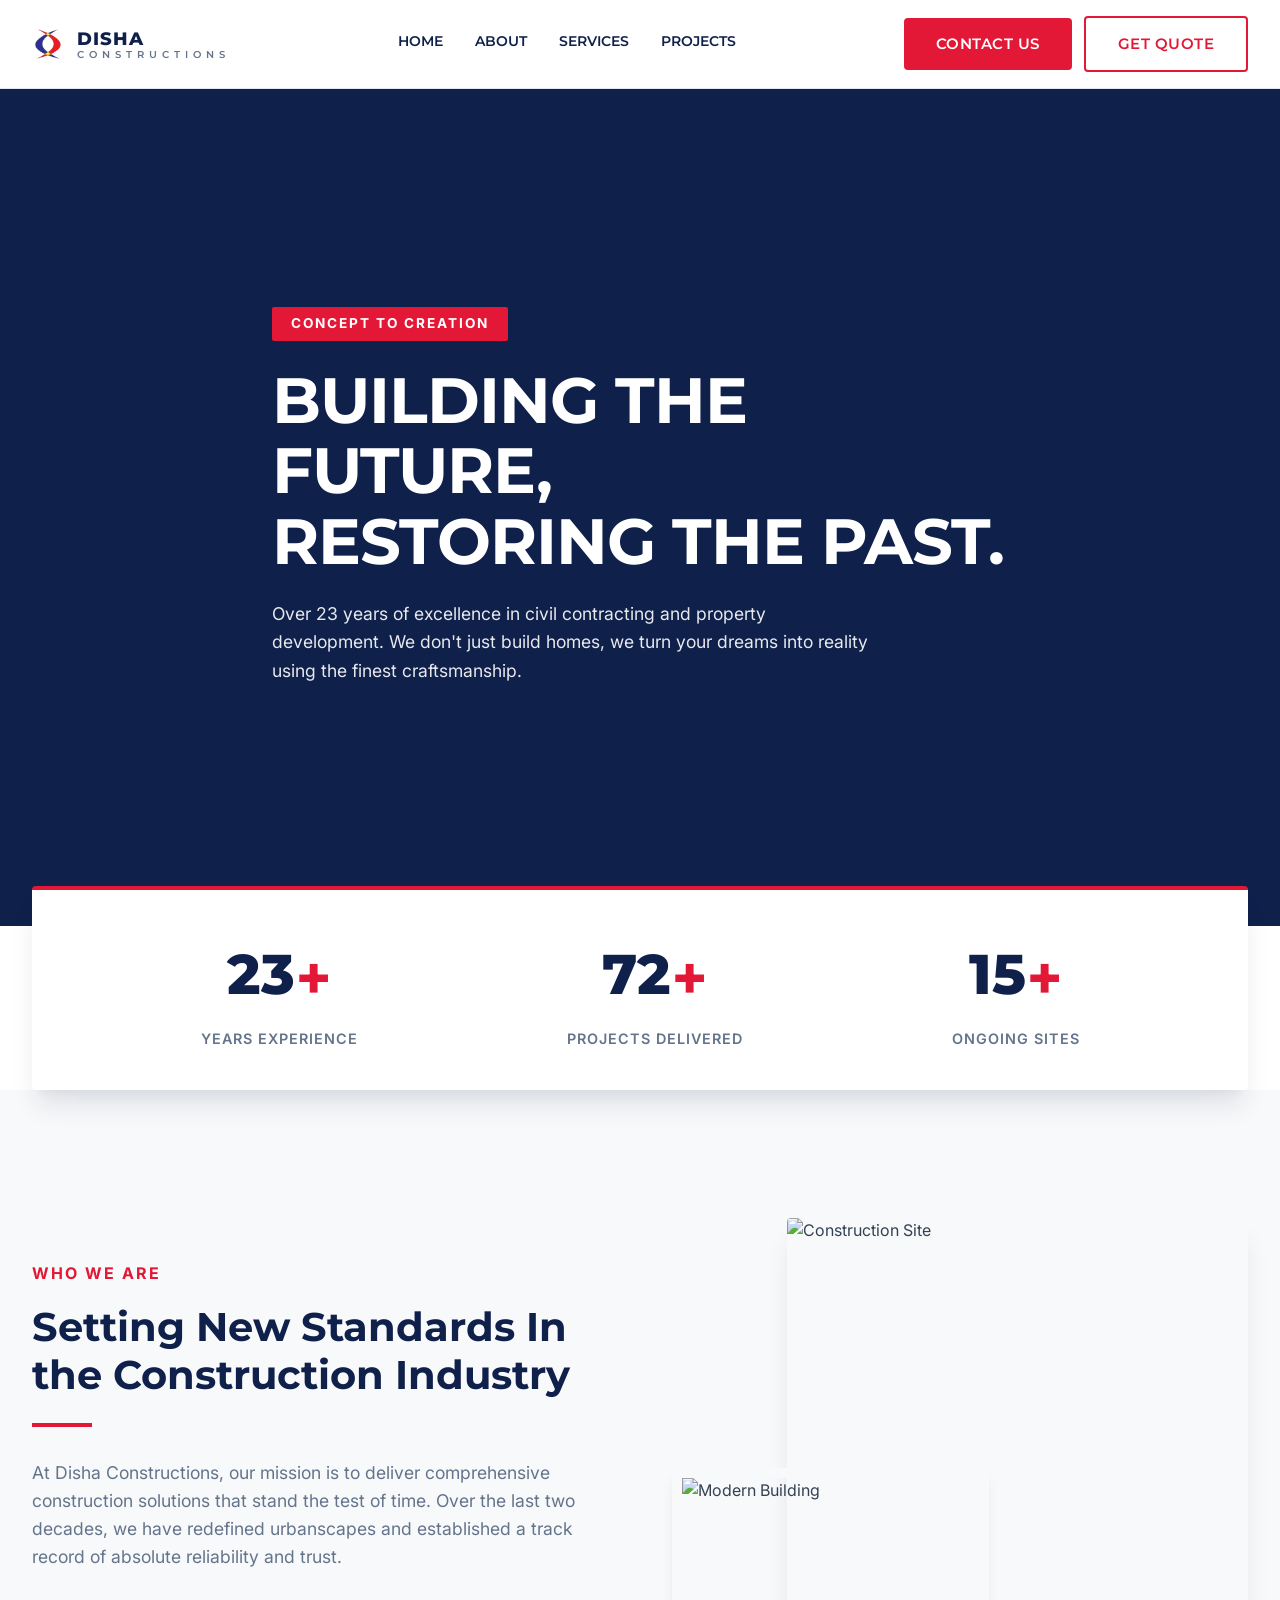
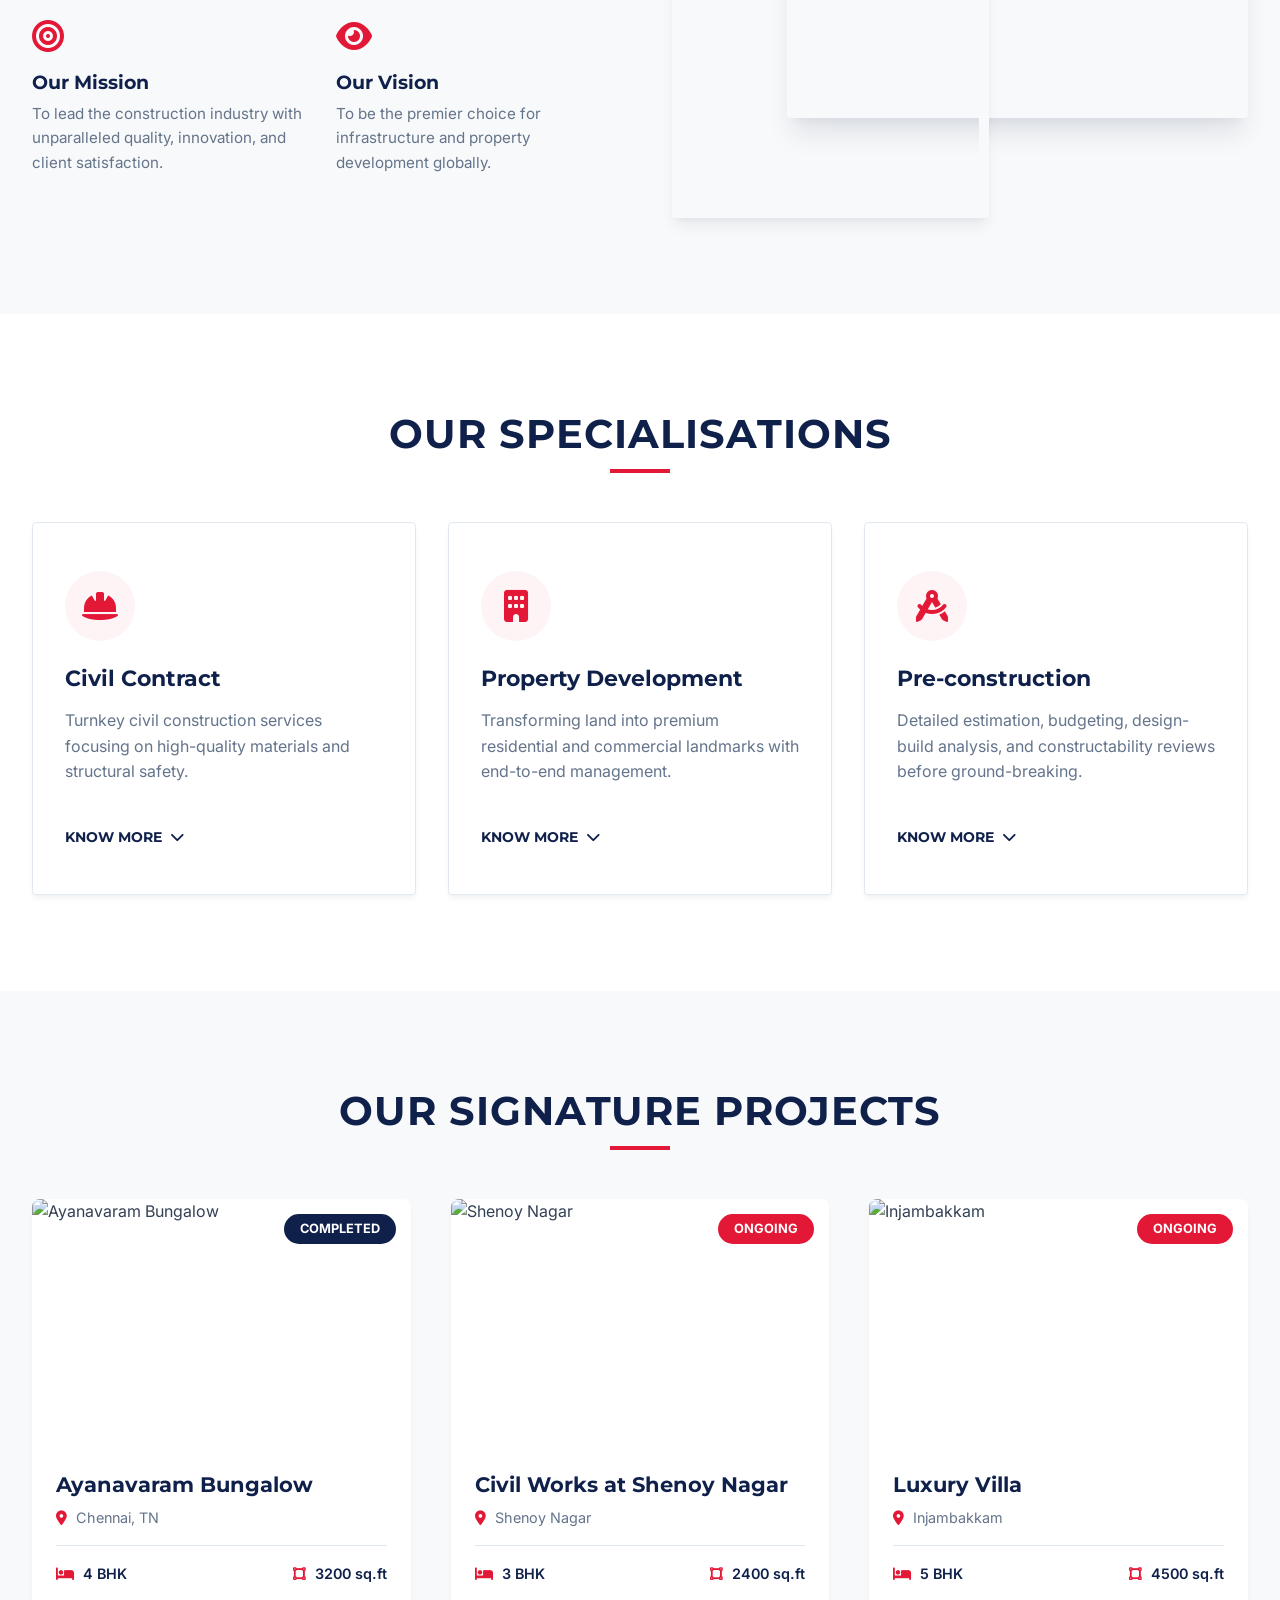
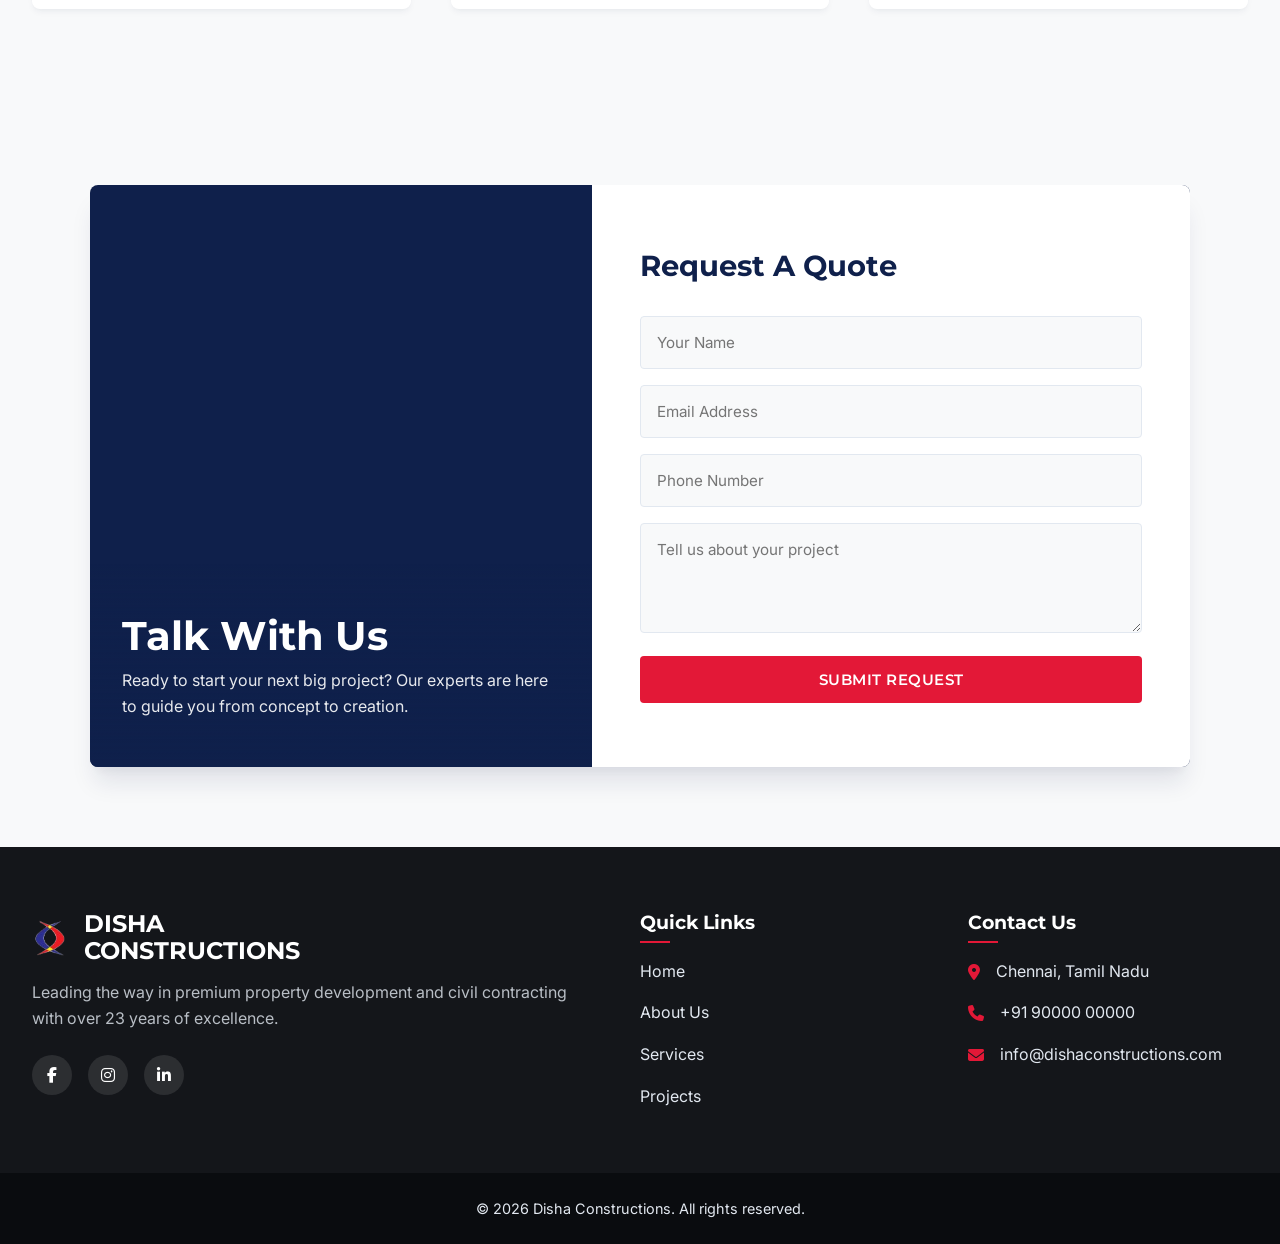
==== index.html @ 323e5661 "Updated UI and fixed demo bugs" ====
<!DOCTYPE html>
<html lang="en">

<head>
    <meta charset="UTF-8">
    <meta name="viewport" content="width=device-width, initial-scale=1.0">
    <title>Disha Constructions | Premium Real Estate</title>

    <!-- Meta SEO -->
    <meta name="description"
        content="Disha Constructions - Creating landmarks from concept to creation. Over 23 years of excellence in civil contracting and property development.">

    <!-- Google Fonts -->
    <link rel="preconnect" href="https://fonts.googleapis.com">
    <link rel="preconnect" href="https://fonts.gstatic.com" crossorigin>
    <link
        href="https://fonts.googleapis.com/css2?family=Montserrat:wght@400;600;700;800&family=Inter:wght@400;500;600&display=swap"
        rel="stylesheet">

    <!-- FontAwesome Icons -->
    <link rel="stylesheet" href="https://cdnjs.cloudflare.com/ajax/libs/font-awesome/6.4.0/css/all.min.css">

    <!-- AOS Scroll Animations -->
    <link href="https://unpkg.com/aos@2.3.1/dist/aos.css" rel="stylesheet">

    <!-- Custom CSS -->
    <link rel="stylesheet" href="./css/style.css">
</head>

<body>
    <!-- Preloader -->
    <div id="preloader">
        <div class="preloader-inner">
            <span class="preloader-ring ring-outer"></span>
            <span class="preloader-ring ring-inner"></span>
            <img src="images/logo.png" alt="Disha Constructions" class="preloader-logo">
        </div>
        <div class="preloader-text">Loading<span>.</span><span>.</span><span>.</span></div>
    </div>

    <!-- Header Navigation -->
    <header class="navbar" id="navbar">
        <div class="nav-container">
            <div class="logo">
                <a href="index.html">
                    <div style="display: flex; align-items: center; gap: 12px;">
                        <img src="images/logo.png" alt="Logo" style="height: 42px;">
                        <div
                            style="line-height: 1.15; font-family: var(--font-heading); font-weight: 800; color: var(--clr-navy);">
                            <div style="font-size: 1.15rem; letter-spacing: 1px;">DISHA</div>
                            <div
                                style="font-size: 0.6rem; letter-spacing: 5px; font-weight: 600; color: var(--clr-text-light);">
                                CONSTRUCTIONS</div>
                        </div>
                    </div>
                </a>
            </div>
            <nav class="nav-links">
                <a href="index.html" class="nav-link">Home</a>
                <a href="about.html" class="nav-link">About</a>
                <a href="services.html" class="nav-link">Services</a>
                <a href="projects.html" class="nav-link">Projects</a>
            </nav>
            <div class="nav-cta">
                <a href="contact.html" class="btn btn-primary">Contact Us</a>
                <a href="index.html#get-quote" class="btn btn-outline-red">Get Quote</a>
            </div>

            <!-- Mobile Menu Toggle -->
            <div class="mobile-toggle" id="mobile-toggle">
                <i class="fa-solid fa-bars"></i>
            </div>
        </div>
    </header>

    <!-- Mobile Nav Drawer -->
    <div class="mobile-nav" id="mobile-nav">
        <nav>
            <a href="index.html" class="mobile-nav-link">Home</a>
            <a href="about.html" class="mobile-nav-link">About</a>
            <a href="services.html" class="mobile-nav-link">Services</a>
            <a href="projects.html" class="mobile-nav-link">Projects</a>
            <a href="contact.html" class="mobile-nav-link">Contact Us</a>
            <a href="index.html#get-quote" class="mobile-nav-link btn-mobile-quote">Get Quote</a>
        </nav>
    </div>

    <main>
        <!-- Hero Section -->
        <section class="hero" id="home">
            <!-- Put your video file in the 'images' folder named hero-video.mp4 -->
            <video autoplay loop muted playsinline class="hero-video"
                poster="https://images.unsplash.com/photo-1541888086425-d81bb19240f5?auto=format&fit=crop&w=1920&q=80">
                <source src="images/hero-video.mp4" type="video/mp4">
                <!-- Fallback online video while you haven't uploaded your own yet -->
                <source src="https://cdn.coverr.co/videos/coverr-construction-workers-on-a-building-site-7990/1080p.mp4"
                    type="video/mp4">
            </video>
            <div class="hero-overlay"></div>
            <div class="container hero-content" data-aos="fade-up">
                <span class="hero-subtitle">Concept to Creation</span>
                <h1 class="hero-title">Building The Future,<br>Restoring The Past.</h1>
                <p class="hero-desc">Over 23 years of excellence in civil contracting and property development. We don't
                    just build homes, we turn your dreams into reality using the finest craftsmanship.</p>
            </div>
        </section>
    </main>

    <!-- Stats Bar (standalone section, no clipping) -->
    <div class="hero-stats-wrapper">
        <div class="container">
            <div class="hero-stats" data-aos="fade-up" data-aos-delay="200">
                <div class="stat-item">
                    <h3 class="counter" data-target="23">0</h3><span>+</span>
                    <p>Years Experience</p>
                </div>
                <div class="stat-item">
                    <h3 class="counter" data-target="100">0</h3><span>+</span>
                    <p>Projects Delivered</p>
                </div>
                <div class="stat-item">
                    <h3 class="counter" data-target="15">0</h3><span>+</span>
                    <p>Ongoing Sites</p>
                </div>
            </div>
        </div>
    </div>

    <main>
        <!-- About Section -->
        <section class="section section-light" id="about">
            <div class="container">
                <div class="about-grid">
                    <div class="about-content" data-aos="fade-right">
                        <span class="section-subtitle">Who We Are</span>
                        <h2 class="section-heading">Setting New Standards In the Construction Industry</h2>
                        <div class="heading-divider"></div>
                        <p class="about-text">At Disha Constructions, our mission is to deliver comprehensive
                            construction solutions that stand the test of time. Over the last two decades, we have
                            redefined urbanscapes and established a track record of absolute reliability and trust.</p>

                        <div class="mission-vision">
                            <div class="mv-card">
                                <i class="fa-solid fa-bullseye highlight-icon"></i>
                                <h4>Our Mission</h4>
                                <p>To lead the construction industry with unparalleled quality, innovation, and client
                                    satisfaction.</p>
                            </div>
                            <div class="mv-card">
                                <i class="fa-solid fa-eye highlight-icon"></i>
                                <h4>Our Vision</h4>
                                <p>To be the premier choice for infrastructure and property development globally.</p>
                            </div>
                        </div>
                    </div>
                    <div class="about-images" data-aos="fade-left">
                        <div class="img-main">
                            <!-- Placeholder for an actual construction image -->
                            <img src="https://images.unsplash.com/photo-1503387762-592deb58ef4e?auto=format&fit=crop&w=800&q=80"
                                alt="Construction Site">
                        </div>
                        <div class="img-secondary">
                            <img src="https://images.unsplash.com/photo-1486406146926-c627a92ad1ab?auto=format&fit=crop&w=600&q=80"
                                alt="Modern Building">
                        </div>
                    </div>
                </div>
            </div>
        </section>

        <!-- Services Section -->
        <section class="section" id="specialisations">
            <div class="container">
                <div class="section-title" data-aos="fade-up">
                    <h2>Our Specialisations</h2>
                </div>

                <div class="services-grid">
                    <!-- Card 1 -->
                    <div class="service-card" data-aos="fade-up" data-aos-delay="100">
                        <div class="service-icon"><i class="fa-solid fa-hard-hat"></i></div>
                        <h3>Civil Contract</h3>
                        <p>Turnkey civil construction services focusing on high-quality materials and structural safety.
                        </p>
                        <button class="service-link know-more-btn">Know More <i
                                class="fa-solid fa-chevron-down"></i></button>
                        <div class="service-panel">
                            <ul>
                                <li><i class="fa-solid fa-check"></i> Full turnkey project delivery</li>
                                <li><i class="fa-solid fa-check"></i> Structural safety audits</li>
                                <li><i class="fa-solid fa-check"></i> Timeline and budget adherence</li>
                                <li><i class="fa-solid fa-check"></i> RCC, Brick, and Steel structures</li>
                                <li><i class="fa-solid fa-check"></i> Post-construction support</li>
                            </ul>
                        </div>
                    </div>

                    <!-- Card 2 -->
                    <div class="service-card" data-aos="fade-up" data-aos-delay="200">
                        <div class="service-icon"><i class="fa-solid fa-building"></i></div>
                        <h3>Property Development</h3>
                        <p>Transforming land into premium residential and commercial landmarks with end-to-end
                            management.</p>
                        <button class="service-link know-more-btn">Know More <i
                                class="fa-solid fa-chevron-down"></i></button>
                        <div class="service-panel">
                            <ul>
                                <li><i class="fa-solid fa-check"></i> Residential villas &amp; apartments</li>
                                <li><i class="fa-solid fa-check"></i> Commercial complexes</li>
                                <li><i class="fa-solid fa-check"></i> Land acquisition advisory</li>
                                <li><i class="fa-solid fa-check"></i> Interior design coordination</li>
                                <li><i class="fa-solid fa-check"></i> Legal &amp; documentation support</li>
                            </ul>
                        </div>
                    </div>

                    <!-- Card 3 -->
                    <div class="service-card" data-aos="fade-up" data-aos-delay="300">
                        <div class="service-icon"><i class="fa-solid fa-compass-drafting"></i></div>
                        <h3>Pre-construction</h3>
                        <p>Detailed estimation, budgeting, design-build analysis, and constructability reviews before
                            ground-breaking.</p>
                        <button class="service-link know-more-btn">Know More <i
                                class="fa-solid fa-chevron-down"></i></button>
                        <div class="service-panel">
                            <ul>
                                <li><i class="fa-solid fa-check"></i> Accurate cost estimation</li>
                                <li><i class="fa-solid fa-check"></i> Constructability reviews</li>
                                <li><i class="fa-solid fa-check"></i> Risk identification</li>
                                <li><i class="fa-solid fa-check"></i> Design-build analysis</li>
                                <li><i class="fa-solid fa-check"></i> Material &amp; vendor planning</li>
                            </ul>
                        </div>
                    </div>
                </div>
            </div>
        </section>

        <!-- Projects Section -->
        <section class="section section-light" id="projects">
            <div class="container">
                <div class="section-title" data-aos="fade-up">
                    <h2>Our Signature Projects</h2>
                </div>

                <div class="projects-grid">
                    <!-- Project 1 -->
                    <div class="project-card" data-aos="fade-up" data-aos-delay="100">
                        <div class="project-img">
                            <img src="https://images.unsplash.com/photo-1512917774080-9991f1c4c750?auto=format&fit=crop&w=800&q=80"
                                alt="Ayanavaram Bungalow">
                            <div class="project-status completed">Completed</div>
                        </div>
                        <div class="project-info">
                            <h3>Ayanavaram Bungalow</h3>
                            <p class="location"><i class="fa-solid fa-location-dot"></i> Chennai, TN</p>
                            <div class="project-meta">
                                <span><i class="fa-solid fa-bed"></i> 4 BHK</span>
                                <span><i class="fa-solid fa-vector-square"></i> 3200 sq.ft</span>
                            </div>
                        </div>
                    </div>

                    <!-- Project 2 -->
                    <div class="project-card" data-aos="fade-up" data-aos-delay="200">
                        <div class="project-img">
                            <img src="https://images.unsplash.com/photo-1600585154340-be6161a56a0c?auto=format&fit=crop&w=800&q=80"
                                alt="Shenoy Nagar">
                            <div class="project-status ongoing">Ongoing</div>
                        </div>
                        <div class="project-info">
                            <h3>Civil Works at Shenoy Nagar</h3>
                            <p class="location"><i class="fa-solid fa-location-dot"></i> Shenoy Nagar</p>
                            <div class="project-meta">
                                <span><i class="fa-solid fa-bed"></i> 3 BHK</span>
                                <span><i class="fa-solid fa-vector-square"></i> 2400 sq.ft</span>
                            </div>
                        </div>
                    </div>

                    <!-- Project 3 -->
                    <div class="project-card" data-aos="fade-up" data-aos-delay="300">
                        <div class="project-img">
                            <img src="https://images.unsplash.com/photo-1600607687920-4e2a09cf159d?auto=format&fit=crop&w=800&q=80"
                                alt="Injambakkam">
                            <div class="project-status ongoing">Ongoing</div>
                        </div>
                        <div class="project-info">
                            <h3>Luxury Villa</h3>
                            <p class="location"><i class="fa-solid fa-location-dot"></i> Injambakkam</p>
                            <div class="project-meta">
                                <span><i class="fa-solid fa-bed"></i> 5 BHK</span>
                                <span><i class="fa-solid fa-vector-square"></i> 4500 sq.ft</span>
                            </div>
                        </div>
                    </div>
                </div>
            </div>
        </section>
    </main>

    <!-- Talk With Us Section -->
    <section class="talk-section section-light" id="get-quote">
        <div class="container">
            <div class="talk-box" data-aos="fade-up">
                <div class="talk-img">
                    <!-- Upload your own team or industrial picture to images/talk-bg.jpg -->
                    <div class="talk-overlay">
                        <h2>Talk With Us</h2>
                        <p style="color:white; opacity:0.9;">Ready to start your next big project? Our experts are here
                            to guide you from concept to creation.</p>
                    </div>
                </div>
                <div class="talk-form">
                    <h3>Request A Quote</h3>
                    <form>
                        <input type="text" placeholder="Your Name" required>
                        <input type="email" placeholder="Email Address" required>
                        <input type="text" placeholder="Phone Number">
                        <textarea placeholder="Tell us about your project" rows="4"></textarea>
                        <button type="button" class="btn btn-primary" style="width: 100%;">Submit Request</button>
                    </form>
                </div>
            </div>
        </div>
    </section>

    <!-- Footer -->
    <footer class="footer" id="contact">
        <div class="container footer-container">
            <div class="footer-col">
                <div style="display: flex; align-items: center; gap: 15px; margin-bottom: 1rem;"><img
                        src="images/logo.png" alt="Logo" style="height: 48px;">
                    <h2 style="line-height: 1.1; margin: 0; font-size: 1.5rem;">DISHA<br>CONSTRUCTIONS</h2>
                </div>
                <p>Leading the way in premium property development and civil contracting with over 23 years of
                    excellence.</p>
                <div class="social-links">
                    <a href="#"><i class="fa-brands fa-facebook-f"></i></a>
                    <a href="#"><i class="fa-brands fa-instagram"></i></a>
                    <a href="#"><i class="fa-brands fa-linkedin-in"></i></a>
                </div>
            </div>
            <div class="footer-col">
                <h3>Quick Links</h3>
                <ul>
                    <li><a href="index.html">Home</a></li>
                    <li><a href="about.html">About Us</a></li>
                    <li><a href="services.html">Services</a></li>
                    <li><a href="projects.html">Projects</a></li>
                </ul>
            </div>
            <div class="footer-col">
                <h3>Contact Us</h3>
                <ul class="contact-info">
                    <li><i class="fa-solid fa-location-dot"></i> Chennai, Tamil Nadu</li>
                    <li><i class="fa-solid fa-phone"></i> +91 90000 00000</li>
                    <li><i class="fa-solid fa-envelope"></i> info@dishaconstructions.com</li>
                </ul>
            </div>
        </div>
        <div class="footer-bottom">
            <p>&copy; 2026 Disha Constructions. All rights reserved.</p>
        </div>
    </footer>

    <!-- AOS Script -->
    <script src="https://unpkg.com/aos@2.3.1/dist/aos.js"></script>
    <script src="./js/script.js"></script>
</body>

</html>
---- css/style.css ----
/* =========================================
   GLOABL TOKENS & RESET
   ========================================= */
:root {
    /* Brand Colors extracted from Disha */
    --clr-navy: #0F204B;       /* Deep Navy Blue - Trust, Premium */
    --clr-navy-light: #1A3673; /* Lighter Navy */
    --clr-charcoal: #14161A;   /* Near-black charcoal for footer */
    --clr-red: #E31837;        /* Vibrant Red - Action */
    --clr-red-hover: #C1122C;  /* Darker Red for hover */
    
    /* Neutrals */
    --clr-white: #FFFFFF;
    --clr-light-bg: #F8F9FA;
    --clr-gray-blue: #E2E8F0;
    --clr-text-main: #334155;
    --clr-text-light: #64748B;
    
    /* Typography */
    --font-heading: 'Montserrat', sans-serif;
    --font-body: 'Inter', sans-serif;
    
    /* Shadows & Transitions */
    --shadow-sm: 0 4px 6px -1px rgba(15, 32, 75, 0.05), 0 2px 4px -1px rgba(15, 32, 75, 0.03);
    --shadow-md: 0 10px 15px -3px rgba(15, 32, 75, 0.08), 0 4px 6px -2px rgba(15, 32, 75, 0.04);
    --shadow-lg: 0 20px 25px -5px rgba(15, 32, 75, 0.1), 0 10px 10px -5px rgba(15, 32, 75, 0.04);
    --transition: all 0.3s cubic-bezier(0.4, 0, 0.2, 1);
}

* {
    margin: 0;
    padding: 0;
    box-sizing: border-box;
}

html {
    scroll-behavior: smooth;
}

body {
    font-family: var(--font-body);
    color: var(--clr-text-main);
    background-color: var(--clr-white);
    line-height: 1.6;
    overflow-x: hidden;
}

h1, h2, h3, h4, h5, h6 {
    font-family: var(--font-heading);
    color: var(--clr-navy);
    font-weight: 700;
    line-height: 1.2;
}

a {
    text-decoration: none;
    color: inherit;
    transition: var(--transition);
}

ul {
    list-style: none;
}

img {
    max-width: 100%;
    display: block;
}

/* =========================================
   UTILITIES & COMPONENTS
   ========================================= */
.container {
    width: 100%;
    max-width: 1280px;
    margin: 0 auto;
    padding: 0 2rem;
}

.section {
    padding: 6rem 0;
}

.section-light {
    background-color: var(--clr-light-bg);
}

.section-dark {
    background-color: var(--clr-navy);
    color: var(--clr-white);
}

/* Shared inner page title banner (About/Services/Projects/Contact) */
.page-header {
    position: relative;
    overflow: hidden;
    padding: 10rem 0 4.5rem;
    text-align: center;
    background: linear-gradient(120deg, #0f204b 0%, #13295f 45%, #0d1c42 100%);
}

.page-header::before {
    content: '';
    position: absolute;
    inset: -20% -10%;
    background:
        radial-gradient(circle at 20% 35%, rgba(255, 255, 255, 0.1), transparent 42%),
        radial-gradient(circle at 80% 25%, rgba(255, 255, 255, 0.07), transparent 38%);
    pointer-events: none;
}

.page-header::after {
    content: '';
    position: absolute;
    left: 0;
    right: 0;
    bottom: 0;
    height: 56px;
    background: linear-gradient(to bottom, rgba(255, 255, 255, 0), rgba(245, 247, 250, 0.3) 70%, rgba(245, 247, 250, 0.8) 100%);
    pointer-events: none;
}

.page-header .container {
    position: relative;
    z-index: 1;
}

.page-title {
    font-size: clamp(2rem, 4.3vw, 3rem);
    color: var(--clr-white);
    margin: 0;
    letter-spacing: 1.5px;
    text-transform: uppercase;
}

/* Section Titles styling */
.section-title {
    text-align: center;
    margin-bottom: 4rem;
}

.section-title h2 {
    font-size: 2.5rem;
    text-transform: uppercase;
    letter-spacing: 1px;
    position: relative;
    display: inline-block;
}

.section-title h2::after {
    content: '';
    position: absolute;
    bottom: -15px;
    left: 50%;
    transform: translateX(-50%);
    width: 60px;
    height: 4px;
    background-color: var(--clr-red);
}

.section-dark .section-title h2 {
    color: var(--clr-white);
}

/* Buttons */
.btn {
    display: inline-block;
    padding: 0.875rem 2rem;
    font-family: var(--font-heading);
    font-weight: 600;
    font-size: 0.95rem;
    letter-spacing: 0.5px;
    border-radius: 4px;
    cursor: pointer;
    text-align: center;
    border: none;
    text-transform: uppercase;
}

.btn-primary {
    background-color: var(--clr-red);
    color: var(--clr-white);
}

.btn-primary:hover {
    background-color: var(--clr-red-hover);
    transform: translateY(-2px);
    box-shadow: var(--shadow-md);
}

.btn-outline {
    background-color: transparent;
    border: 2px solid var(--clr-navy);
    color: var(--clr-navy);
}

.btn-outline:hover {
    background-color: var(--clr-navy);
    color: var(--clr-white);
}

.btn-outline-red {
    background-color: transparent;
    border: 2px solid var(--clr-red);
    color: var(--clr-red);
    display: inline-block;
    padding: 0.875rem 2rem;
    font-family: var(--font-heading);
    font-weight: 600;
    font-size: 0.95rem;
    letter-spacing: 0.5px;
    border-radius: 4px;
    text-align: center;
    text-transform: uppercase;
}

.btn-outline-red:hover {
    background-color: var(--clr-red);
    color: var(--clr-white);
    transform: translateY(-2px);
    box-shadow: var(--shadow-md);
}

.nav-cta {
    display: flex;
    gap: 0.75rem;
    align-items: center;
}

/* =========================================
   NAVBAR
   ========================================= */
.navbar {
    position: fixed;
    top: 0;
    left: 0;
    width: 100%;
    background-color: var(--clr-white);
    border-bottom: 1px solid var(--clr-gray-blue);
    padding: 1rem 0;
    z-index: 1000;
    transition: var(--transition);
}

.navbar.scrolled {
    box-shadow: 0 4px 15px rgba(0,0,0,0.1);
    padding: 0.5rem 0;
    background-color: rgba(255, 255, 255, 0.95);
    backdrop-filter: blur(10px);
    -webkit-backdrop-filter: blur(10px);
}

.nav-container {
    display: flex;
    justify-content: space-between;
    align-items: center;
    width: 100%;
    max-width: 1400px;
    margin: 0 auto;
    padding: 0 2rem;
    flex-wrap: nowrap;
    gap: 2rem;
}

.nav-links {
    display: flex;
    align-items: center;
    gap: 2rem;
    flex-shrink: 0;
}

/* Make dropdown wrappers flex so they don't add extra height vs plain links */
.dropdown {
    display: flex;
    align-items: center;
    position: relative;
}

.dropdown-content {
    display: none;
    position: absolute;
    top: 100%;
    left: 0;
    background: var(--clr-white);
    min-width: 180px;
    box-shadow: 0 8px 24px rgba(0,0,0,0.12);
    border-radius: 4px;
    z-index: 1001;
    padding: 0.5rem 0;
}

.dropdown-content a {
    display: block;
    padding: 0.6rem 1.2rem;
    color: var(--clr-navy);
    font-size: 0.85rem;
    font-weight: 500;
    transition: var(--transition);
}

.dropdown-content a:hover {
    background-color: rgba(227, 24, 55, 0.05);
    color: var(--clr-red);
}

.dropdown:hover .dropdown-content {
    display: block;
}

.logo h1, .footer-col h2, .loader-logo {
    line-height: 1;
}

.logo h1 {
    font-size: 2.2rem;
    color: var(--clr-navy);
    transition: var(--transition);
}

.logo span, .footer-col h2 span, .loader-logo span {
    color: var(--clr-red);
}

.logo-subtext {
    font-size: 0.35em;
    font-weight: 500;
    letter-spacing: 6px;
    display: block;
    margin-top: 2px;
    color: inherit;
}




.nav-link {
    font-family: var(--font-heading);
    font-weight: 600;
    font-size: 0.9rem;
    text-transform: uppercase;
    color: var(--clr-navy);
    position: relative;
    padding-bottom: 5px;
}

.nav-link::after {
    content: '';
    position: absolute;
    bottom: 0;
    left: 0;
    width: 0%;
    height: 2px;
    background-color: var(--clr-red);
    transition: var(--transition);
}

.nav-link:hover::after {
    width: 100%;
}

.mobile-toggle {
    display: none;
    font-size: 1.5rem;
    color: var(--clr-navy);
    cursor: pointer;
}

/* =========================================
   HERO SECTION
   ========================================= */
.hero {
    position: relative;
    min-height: 100vh;
    display: flex;
    align-items: center;
    background-color: var(--clr-navy);
    z-index: 1;
    overflow: hidden;
}

.hero-video {
    position: absolute;
    top: 50%;
    left: 50%;
    min-width: 100%;
    min-height: 100%;
    width: auto;
    height: auto;
    transform: translateX(-50%) translateY(-50%);
    z-index: -2;
    object-fit: cover;
}

.hero-overlay {
    position: absolute;
    top: 0;
    left: 0;
    width: 100%;
    height: 100%;
    background: linear-gradient(90deg, rgba(15, 32, 75, 0.95) 0%, rgba(15, 32, 75, 0.5) 100%);
    z-index: -1;
}

.hero-content {
    color: var(--clr-white);
    max-width: 800px;
    padding-top: 5rem;
}

.hero-subtitle {
    display: inline-block;
    padding: 0.4rem 1.2rem;
    background-color: var(--clr-red);
    font-size: 0.85rem;
    font-weight: 700;
    text-transform: uppercase;
    letter-spacing: 2px;
    margin-bottom: 1.5rem;
    border-radius: 2px;
}

.hero-title {
    font-size: 4rem;
    color: var(--clr-white);
    margin-bottom: 1.5rem;
    line-height: 1.1;
    text-transform: uppercase;
    letter-spacing: -1px;
}

.hero-desc {
    font-size: 1.1rem;
    opacity: 0.9;
    margin-bottom: 2.5rem;
    max-width: 600px;
    font-weight: 400;
}

.hero-actions {
    display: flex;
    gap: 1rem;
}

.hero-stats-wrapper {
    position: relative;
    z-index: 10;
    margin-top: -40px;
    margin-bottom: 0;
}

.hero-stats {
    background-color: var(--clr-white);
    padding: 2.5rem 4rem;
    border-radius: 4px;
    box-shadow: var(--shadow-lg);
    display: flex;
    justify-content: space-around;
    align-items: center;
    border-top: 4px solid var(--clr-red);
}

.stat-item {
    text-align: center;
}

.stat-item h3 {
    font-size: 3.5rem;
    color: var(--clr-navy);
    font-weight: 800;
    display: inline-block;
}

.stat-item span {
    font-size: 3.5rem;
    color: var(--clr-red);
    font-weight: 800;
}

.stat-item p {
    font-size: 0.9rem;
    color: var(--clr-text-light);
    font-weight: 600;
    text-transform: uppercase;
    letter-spacing: 1px;
    margin-top: 0.5rem;
}

/* =========================================
   ABOUT SECTION
   ========================================= */
.about-grid {
    display: grid;
    grid-template-columns: 1fr 1fr;
    gap: 4rem;
    align-items: center;
    padding-top: 2rem;
}

.section-subtitle {
    color: var(--clr-red);
    font-weight: 700;
    text-transform: uppercase;
    letter-spacing: 2px;
    display: block;
    margin-bottom: 1rem;
}

.section-heading {
    font-size: 2.5rem;
    line-height: 1.2;
    margin-bottom: 1.5rem;
    text-transform: none;
}

.heading-divider {
    width: 60px;
    height: 4px;
    background-color: var(--clr-red);
    margin-bottom: 2rem;
}

.about-text {
    font-size: 1.1rem;
    color: var(--clr-text-light);
    margin-bottom: 3rem;
}

.mission-vision {
    display: grid;
    grid-template-columns: 1fr 1fr;
    gap: 2rem;
}

.mv-card h4 {
    margin: 1rem 0 0.5rem;
    font-size: 1.2rem;
}

.mv-card p {
    font-size: 0.95rem;
    color: var(--clr-text-light);
}

.highlight-icon {
    font-size: 2rem;
    color: var(--clr-red);
}

.about-images {
    position: relative;
    height: 600px;
}

.img-main {
    width: 80%;
    height: 500px;
    position: absolute;
    top: 0;
    right: 0;
    border-radius: 4px;
    overflow: hidden;
    box-shadow: var(--shadow-lg);
}

.img-main img, .img-secondary img, .service-card img {
    width: 100%;
    height: 100%;
    object-fit: cover;
}

.img-secondary {
    width: 55%;
    height: 350px;
    position: absolute;
    bottom: 0px;
    left: 0;
    border: 10px solid var(--clr-light-bg);
    border-radius: 4px;
    overflow: hidden;
    box-shadow: var(--shadow-md);
}

/* =========================================
   SERVICES SECTION
   ========================================= */
.services-grid {
    display: grid;
    grid-template-columns: repeat(3, 1fr);
    gap: 2rem;
    align-items: start;
}

.service-card {
    background-color: var(--clr-white);
    padding: 3rem 2rem;
    border-radius: 4px;
    box-shadow: var(--shadow-sm);
    transition: var(--transition);
    border: 1px solid var(--clr-gray-blue);
    position: relative;
    display: flex;
    flex-direction: column;
}

.service-card::before {
    content: '';
    position: absolute;
    top: 0;
    left: 0;
    width: 100%;
    height: 4px;
    background-color: var(--clr-red);
    transform: scaleX(0);
    transform-origin: left;
    transition: var(--transition);
}

.service-card:hover {
    box-shadow: var(--shadow-lg);
    transform: translateY(-5px);
}

.service-card:hover::before {
    transform: scaleX(1);
}

.service-icon {
    width: 70px;
    height: 70px;
    background-color: rgba(227, 24, 55, 0.05); /* Very light Red overlay */
    color: var(--clr-red);
    display: flex;
    justify-content: center;
    align-items: center;
    font-size: 2rem;
    border-radius: 50%;
    margin-bottom: 1.5rem;
    transition: var(--transition);
}

.service-card:hover .service-icon {
    background-color: var(--clr-red);
    color: var(--clr-white);
}

.service-card h3 {
    font-size: 1.4rem;
    margin-bottom: 1rem;
}

.service-card p {
    color: var(--clr-text-light);
    margin-bottom: 1.5rem;
}

/* Keep Core Values cards equal size on About page */
#core-values .services-grid {
    align-items: stretch;
}

#core-values .service-card {
    height: 100%;
}

.service-link {
    color: var(--clr-navy);
    font-weight: 700;
    font-size: 0.9rem;
    text-transform: uppercase;
    display: flex;
    align-items: center;
    gap: 0.5rem;
}
.service-link i {
    transition: var(--transition);
}
.service-link:hover {
    color: var(--clr-red);
}
.service-link:hover i {
    transform: translateX(5px);
}

/* Know More button — pinned to bottom of card */
.know-more-btn {
    background: none;
    border: none;
    padding: 0;
    font-family: var(--font-heading);
    cursor: pointer;
    margin-top: auto;
    padding-top: 1.2rem;
}
.know-more-btn i {
    transition: transform 0.3s ease;
}
.know-more-btn.active i {
    transform: rotate(180deg);
}

/* Slide-down Panel — shown via JS class */
.service-panel {
    max-height: 0;
    overflow: hidden;
    transition: max-height 0.45s ease;
}
.service-panel.active {
    max-height: 300px;
}
.service-panel ul {
    list-style: none;
    padding: 0;
    margin: 0;
    border-top: 1px solid var(--clr-gray-blue);
    padding-top: 1rem;
}
.service-panel ul li {
    padding: 0.4rem 0;
    font-size: 0.92rem;
    color: var(--clr-text-light);
    display: flex;
    align-items: center;
    gap: 0.6rem;
}
.service-panel ul li i {
    color: var(--clr-red);
    font-size: 0.75rem;
    flex-shrink: 0;
}

/* =========================================
   PROJECTS SECTION
   ========================================= */
.projects-grid {
    display: grid;
    grid-template-columns: repeat(auto-fit, minmax(300px, 1fr));
    gap: 2.5rem;
}

.project-card {
    background-color: var(--clr-white);
    border-radius: 8px;
    overflow: hidden;
    box-shadow: var(--shadow-sm);
    transition: var(--transition);
}

.project-card:hover {
    box-shadow: var(--shadow-lg);
    transform: translateY(-10px);
}

.project-img {
    height: 250px;
    position: relative;
    overflow: hidden;
}

.project-img img {
    transition: transform 0.5s ease;
}

.project-card:hover .project-img img {
    transform: scale(1.1);
}

.project-status {
    position: absolute;
    top: 15px;
    right: 15px;
    padding: 0.3rem 1rem;
    color: var(--clr-white);
    font-size: 0.8rem;
    font-weight: 700;
    text-transform: uppercase;
    border-radius: 20px;
    z-index: 2;
}

.project-status.ongoing {
    background-color: var(--clr-red);
}

.project-status.completed {
    background-color: var(--clr-navy);
}

.project-info {
    padding: 1.5rem;
}

.project-info h3 {
    font-size: 1.3rem;
    margin-bottom: 0.5rem;
}

.location {
    color: var(--clr-text-light);
    font-size: 0.9rem;
    margin-bottom: 1rem;
}

.location i {
    color: var(--clr-red);
    margin-right: 5px;
}

.project-meta {
    display: flex;
    justify-content: space-between;
    border-top: 1px solid var(--clr-gray-blue);
    padding-top: 1rem;
    color: var(--clr-navy);
    font-weight: 600;
    font-size: 0.9rem;
}

.project-meta i {
    color: var(--clr-red);
    margin-right: 5px;
}

/* =========================================
   FOOTER
   ========================================= */
.footer {
    background-color: var(--clr-charcoal);
    color: var(--clr-white);
    padding-top: 4rem;
}

.footer-container {
    display: grid;
    grid-template-columns: 2fr 1fr 1fr;
    gap: 3rem;
    padding-bottom: 3rem;
}

.footer-col h2 {
    color: var(--clr-white);
    margin-bottom: 1rem;
}

.footer-col h2 span {
    color: var(--clr-red);
}

.footer-col p {
    color: var(--clr-gray-blue);
    margin-bottom: 1.5rem;
    opacity: 0.8;
}

.footer-col h3 {
    color: var(--clr-white);
    margin-bottom: 1.5rem;
    position: relative;
    display: inline-block;
}

.footer-col h3::after {
    content: '';
    position: absolute;
    bottom: -8px;
    left: 0;
    width: 30px;
    height: 2px;
    background-color: var(--clr-red);
}

.footer-col ul li {
    margin-bottom: 1rem;
}

.footer-col ul li a {
    color: var(--clr-gray-blue);
    transition: var(--transition);
}

.footer-col ul li a:hover {
    color: var(--clr-red);
    padding-left: 5px;
}

.contact-info li {
    display: flex;
    align-items: center;
    gap: 1rem;
    color: var(--clr-gray-blue);
}

.contact-info i {
    color: var(--clr-red);
}

.social-links {
    display: flex;
    gap: 1rem;
}

.social-links a {
    display: flex;
    justify-content: center;
    align-items: center;
    width: 40px;
    height: 40px;
    background-color: rgba(255, 255, 255, 0.1);
    border-radius: 50%;
    color: var(--clr-white);
    transition: var(--transition);
}

.social-links a:hover {
    background-color: var(--clr-red);
    transform: translateY(-3px);
}

.footer-bottom {
    background-color: #0a0c0f;
    text-align: center;
    padding: 1.5rem 0;
    font-size: 0.9rem;
    color: var(--clr-gray-blue);
}

/* =========================================
   DROPDOWN & SIDE TAB
   ========================================= */
.dropdown {
    position: relative;
    display: inline-block;
}

.dropdown-content {
    display: none;
    position: absolute;
    background-color: var(--clr-white);
    min-width: 200px;
    box-shadow: var(--shadow-lg);
    z-index: 1000;
    top: 100%;
    left: 0;
    border-radius: 4px;
    overflow: hidden;
    border-top: 3px solid var(--clr-red);
}

.dropdown-content a {
    color: var(--clr-navy);
    padding: 12px 16px;
    text-decoration: none;
    display: block;
    font-weight: 600;
    font-size: 0.9rem;
    transition: var(--transition);
}

.dropdown-content a:hover {
    background-color: var(--clr-light-bg);
    color: var(--clr-red);
    padding-left: 20px;
}

.dropdown:hover .dropdown-content {
    display: block;
}

/* Floating Side Tab */
.side-tab {
    position: fixed;
    right: 0;
    top: 50%;
    transform: translateY(-50%);
    z-index: 999;
    display: flex;
    flex-direction: column;
    gap: 2px;
}
.tab-btn {
    position: relative;
    right: -110px;
    width: 160px;
    background-color: var(--clr-navy);
    color: var(--clr-white);
    display: flex;
    align-items: center;
    justify-content: flex-start;
    padding: 12px 15px;
    transition: right 0.3s ease;
    border-radius: 4px 0 0 4px;
    gap: 15px;
}
.tab-btn i {
    font-size: 1.3rem;
}
.tab-btn span {
    font-size: 0.9rem;
    font-weight: 600;
}
.tab-btn:hover {
    right: 0;
    background-color: var(--clr-red);
}
.tab-btn.whatsapp:hover {
    background-color: #25D366;
}
.tab-btn.quote {
    background-color: #b8860b;
}
.tab-btn.quote:hover {
    background-color: #d4a00b;
}

/* =========================================
   PRELOADER
   ========================================= */
#preloader {
    position: fixed;
    top: 0; left: 0; width: 100%; height: 100%;
    background: radial-gradient(circle at 50% 40%, rgba(255, 255, 255, 0.14), rgba(15, 32, 75, 0.92) 48%, rgba(7, 15, 36, 0.98) 100%);
    backdrop-filter: blur(8px);
    -webkit-backdrop-filter: blur(8px);
    z-index: 100000;
    display: flex;
    align-items: center;
    justify-content: center;
    flex-direction: column;
    gap: 1rem;
    transition: opacity 0.65s ease, visibility 0.65s ease;
}

.preloader-inner {
    position: relative;
    width: 130px;
    height: 130px;
    display: grid;
    place-items: center;
}

.preloader-ring {
    position: absolute;
    border-radius: 50%;
    border: 2px solid transparent;
}

.preloader-ring.ring-outer {
    width: 130px;
    height: 130px;
    border-top-color: rgba(227, 24, 55, 0.95);
    border-right-color: rgba(227, 24, 55, 0.35);
    animation: spinClockwise 1.4s linear infinite;
}

.preloader-ring.ring-inner {
    width: 102px;
    height: 102px;
    border-bottom-color: rgba(255, 255, 255, 0.9);
    border-left-color: rgba(255, 255, 255, 0.3);
    animation: spinCounter 1s linear infinite;
}

.preloader-logo {
    height: 62px;
    width: auto;
    image-rendering: -webkit-optimize-contrast;
    image-rendering: crisp-edges;
    animation: logoFloat 1.8s ease-in-out infinite;
    filter: drop-shadow(0 0 18px rgba(227, 24, 55, 0.4));
    z-index: 2;
}

.preloader-text {
    color: #ffffff;
    letter-spacing: 0.18em;
    font-size: 0.72rem;
    font-weight: 700;
    text-transform: uppercase;
    font-family: var(--font-body);
    opacity: 0.9;
}

.preloader-text span {
    display: inline-block;
    animation: dotBlink 1.3s ease-in-out infinite;
}

.preloader-text span:nth-child(2) { animation-delay: 0.2s; }
.preloader-text span:nth-child(3) { animation-delay: 0.4s; }

@keyframes spinClockwise {
    to { transform: rotate(360deg); }
}

@keyframes spinCounter {
    to { transform: rotate(-360deg); }
}

@keyframes logoFloat {
    0%, 100% { transform: translateY(0); opacity: 1; }
    50% { transform: translateY(-3px); opacity: 0.92; }
}

@keyframes dotBlink {
    0%, 20%, 100% { opacity: 0.25; transform: translateY(0); }
    45% { opacity: 1; transform: translateY(-2px); }
}

/* =========================================
   CUSTOM CURSOR
   ========================================= */
body, a, button {
    cursor: none !important;
}

.cursor-dot {
    position: fixed;
    top: 0; left: 0;
    transform: translate(-50%, -50%);
    border-radius: 50%;
    pointer-events: none;
    z-index: 10000;
    width: 10px;
    height: 10px;
    background-color: var(--clr-red);
    transition: width 0.15s, height 0.15s, background-color 0.15s;
}

.cursor-dot.hover {
    width: 18px;
    height: 18px;
    background-color: var(--clr-navy);
}

/* =========================================
   TALK WITH US BOX
   ========================================= */
.talk-section {
    padding: 5rem 0;
    background-color: var(--clr-light-bg);
}

.talk-box {
    display: flex;
    background-color: var(--clr-navy);
    border-radius: 8px;
    overflow: hidden;
    box-shadow: var(--shadow-lg);
    max-width: 1100px;
    margin: 0 auto;
}

.talk-img {
    flex: 1;
    position: relative;
    background-image: url('https://images.unsplash.com/photo-1504307651254-35680f356dfd?auto=format&fit=crop&w=800&q=80');
    background-size: cover;
    background-position: center;
    min-height: 400px;
}

.talk-overlay {
    position: absolute;
    bottom: 0;
    left: 0;
    width: 100%;
    padding: 3rem 2rem;
    background: linear-gradient(to top, rgba(15, 32, 75, 0.95) 0%, transparent 100%);
    color: var(--clr-white);
}

.talk-overlay h2 {
    color: var(--clr-white);
    font-size: 2.5rem;
    margin-bottom: 0.5rem;
}

.talk-form {
    flex: 1;
    padding: 4rem 3rem;
    background-color: var(--clr-white);
}

.talk-form h3 {
    margin-bottom: 2rem;
    color: var(--clr-navy);
    font-size: 1.8rem;
}

.talk-form input,
.talk-form textarea {
    width: 100%;
    padding: 1rem;
    margin-bottom: 1rem;
    border: 1px solid var(--clr-gray-blue);
    border-radius: 4px;
    font-family: var(--font-body);
    font-size: 0.95rem;
    background-color: var(--clr-light-bg);
}

.talk-form input:focus,
.talk-form textarea:focus {
    outline: none;
    border-color: var(--clr-red);
    background-color: var(--clr-white);
}

@media (max-width: 800px) {
    .talk-box { flex-direction: column; }
    .talk-img { min-height: 300px; }
    .talk-form { padding: 3rem 1.5rem; }
}

.founders-grid {
    display: grid;
    grid-template-columns: repeat(2, 1fr);
    gap: 3rem;
}
.office-grid {
    display: grid;
    grid-template-columns: 1fr 1fr;
    gap: 3rem;
    align-items: center;
}

/* Responsive */
@media (max-width: 1024px) {
    .services-grid { grid-template-columns: repeat(2, 1fr); gap: 1.5rem; }
    .hero-title { font-size: 3rem; }
    .hero-stats { padding: 2rem; }
    .footer-container { gap: 1.5rem; }
}

@media (max-width: 900px) {
    .nav-links, .nav-cta { display: none; }
    .mobile-toggle { display: block; }
}

@media (max-width: 768px) {
    .about-grid, .founders-grid, .office-grid { grid-template-columns: 1fr; gap: 2rem; }
    .services-grid { grid-template-columns: 1fr; }
    .footer-container { grid-template-columns: 1fr; gap: 2rem; text-align: center; }
    .footer-col h3::after { left: 50%; transform: translateX(-50%); }
    .social-links { justify-content: center; }
    .contact-info li { justify-content: center; }
    .hero-title { font-size: 2.5rem; }
    .hero-desc { font-size: 1rem; margin-bottom: 1.5rem; }
    .hero-stats { flex-direction: column; gap: 2rem; padding: 2rem; margin-top: -20px; }
    .section-title h2 { font-size: 2rem; }
    .mission-vision { grid-template-columns: 1fr; gap: 1.5rem; text-align: center; }
    .about-images { height: auto; display: flex; flex-direction: column; gap: 1rem; margin-top: 2rem; }
    .img-main, .img-secondary { position: static; width: 100%; height: auto; aspect-ratio: 4/3; }
    .img-secondary { border: none; }
    .nav-container { padding: 0 1rem; }
    .page-header { padding: 8rem 0 3rem; }
    .section { padding: 4rem 0; }
    .hero-content { padding-top: 2rem; text-align: center; }
}

@media (max-width: 480px) {
    .hero-title { font-size: 2rem; }
    .btn { display: block; width: 100%; text-align: center; margin-bottom: 0.5rem; }
    .hero-actions { display: flex; flex-direction: column; gap: 0.5rem; }
    .logo img { height: 32px !important; }
    .stat-item h3, .stat-item span { font-size: 2.8rem; }
    .project-img { height: 200px; }
    .service-card { padding: 2rem 1.5rem; }
}

@media (hover: none) and (pointer: coarse) {
    .cursor-dot { display: none !important; }
}
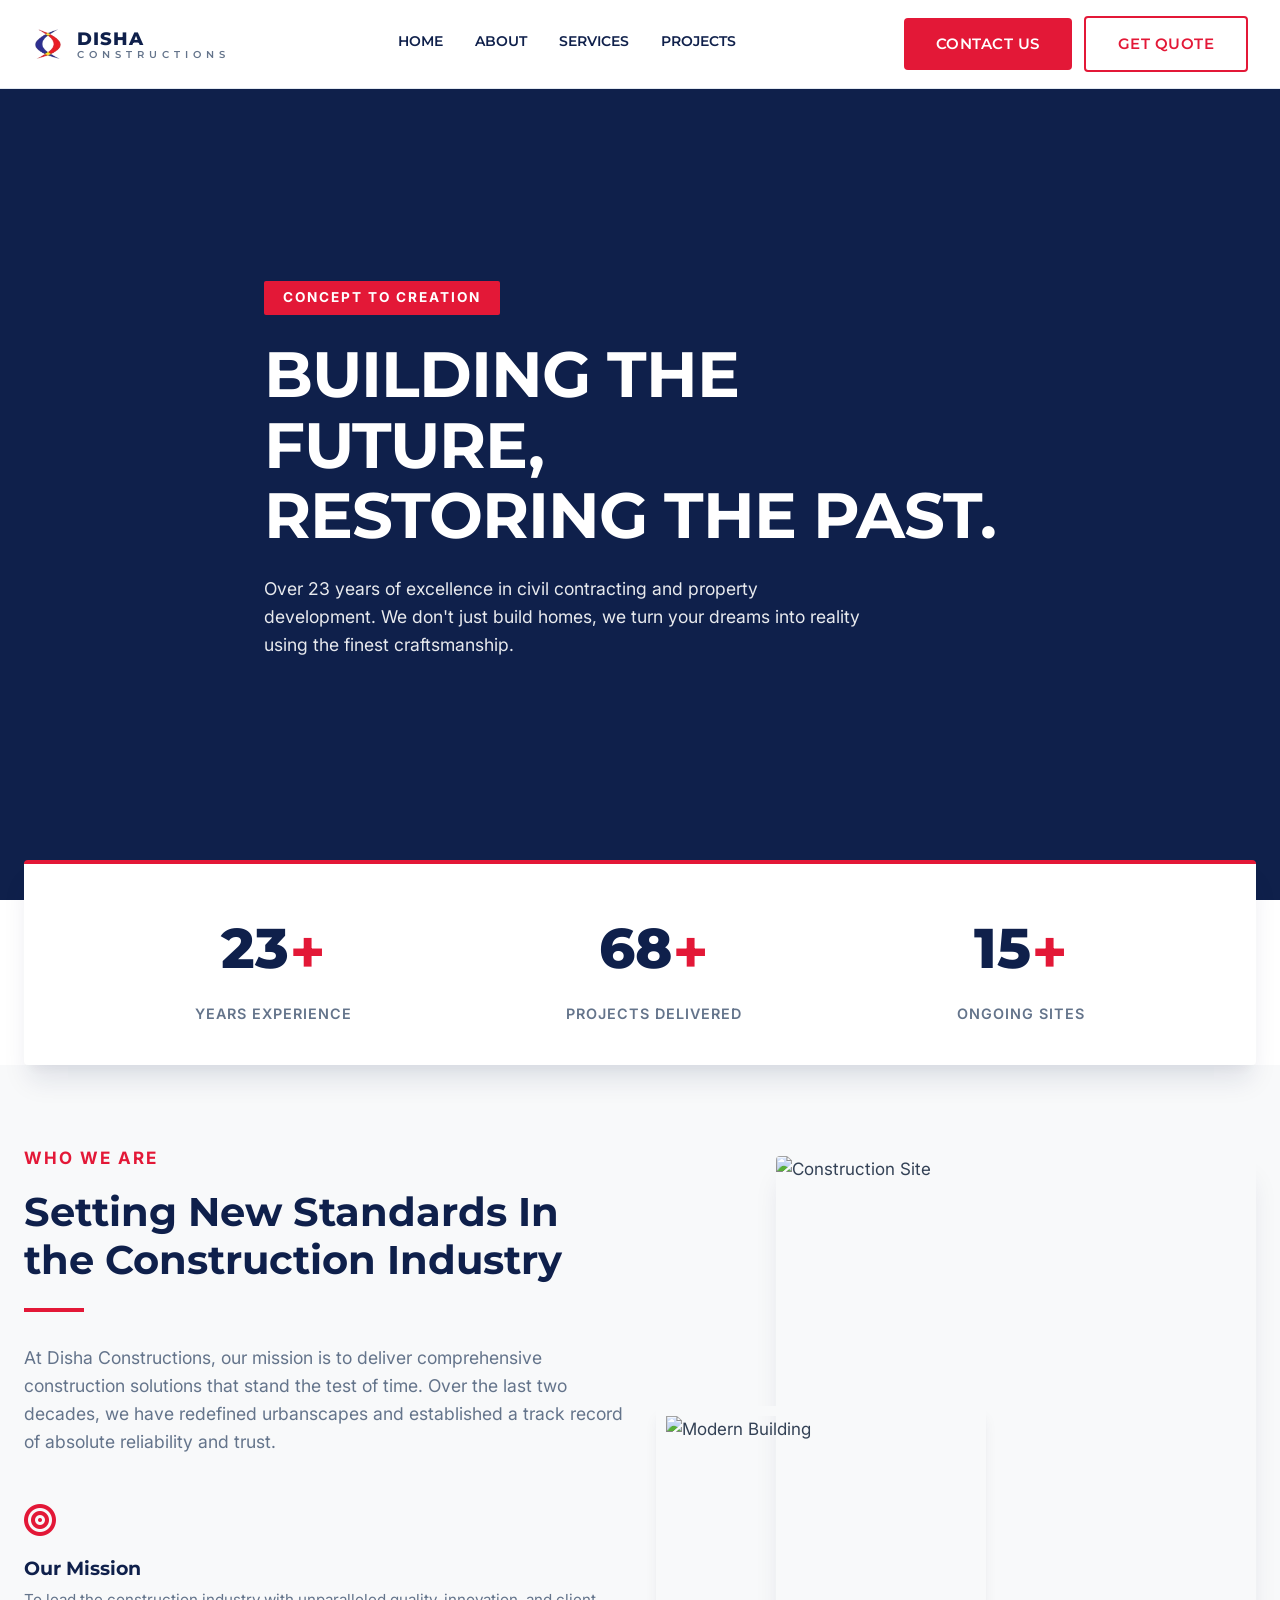
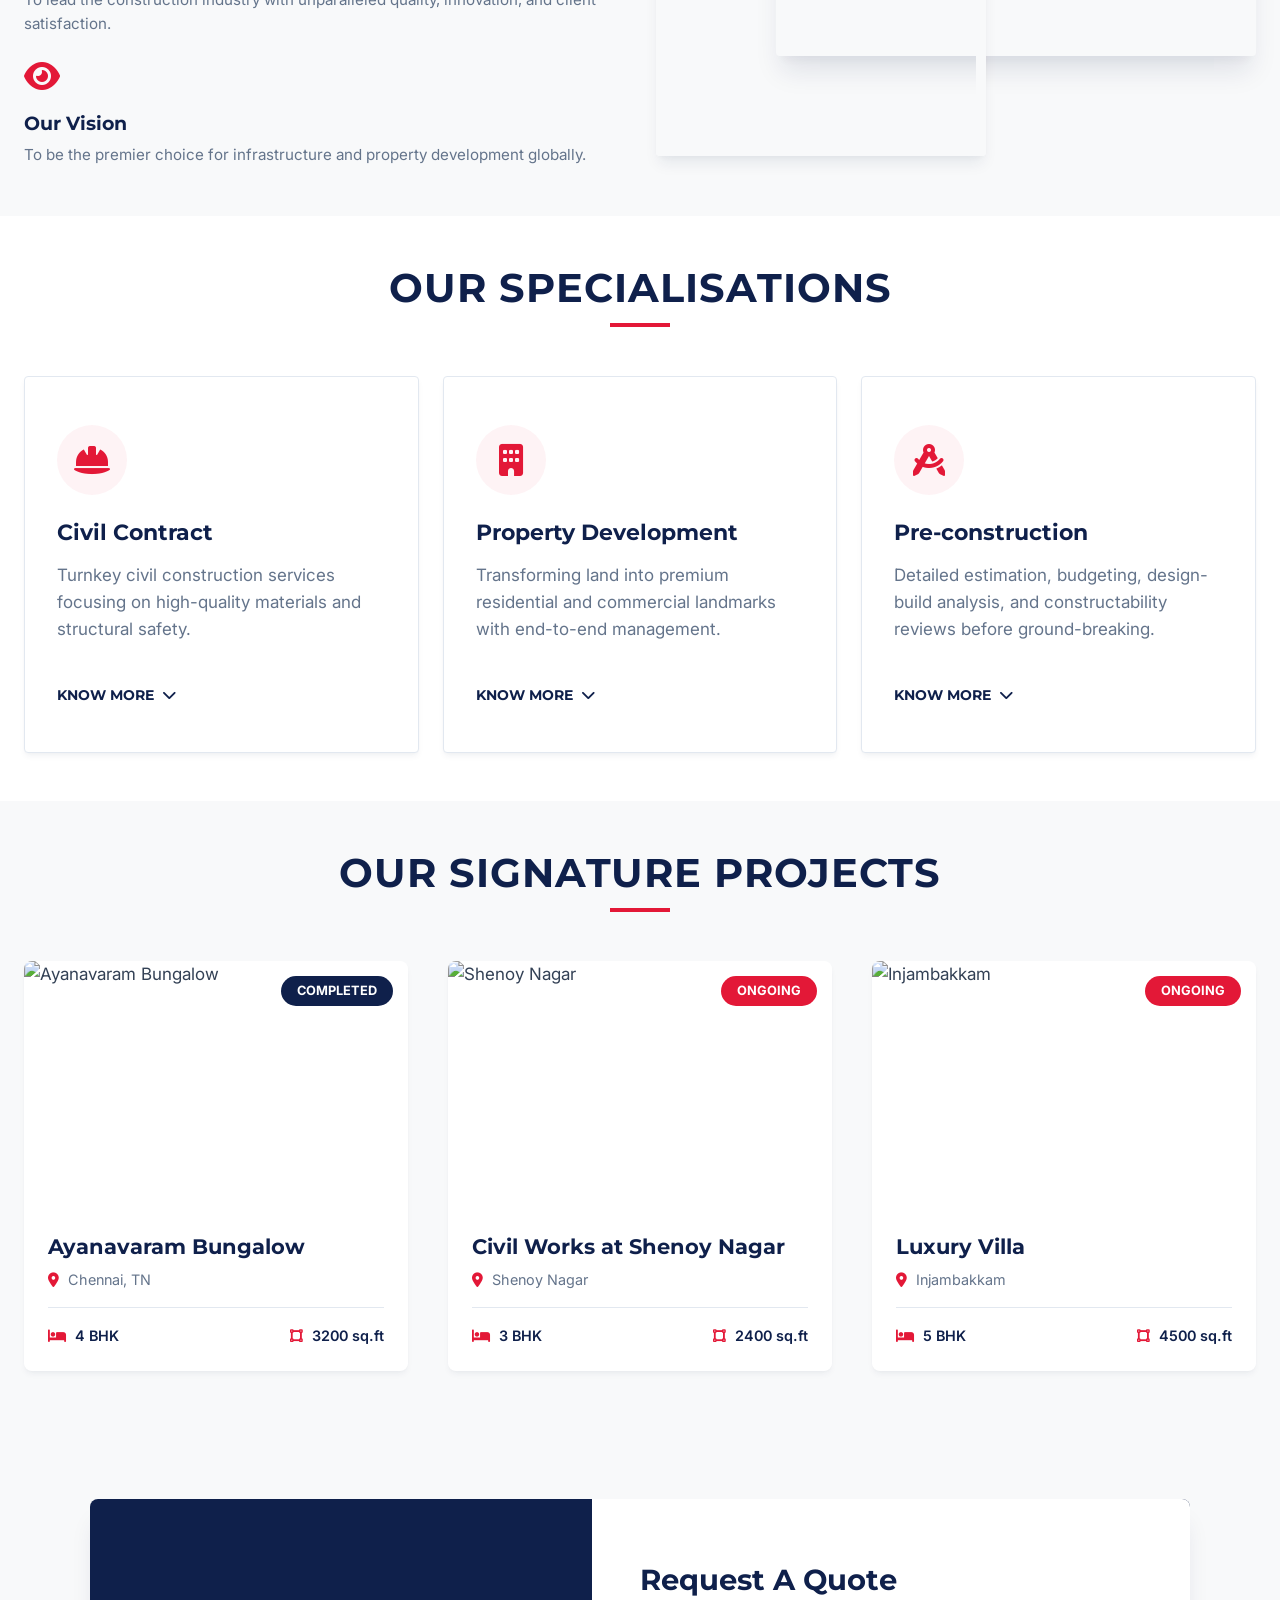
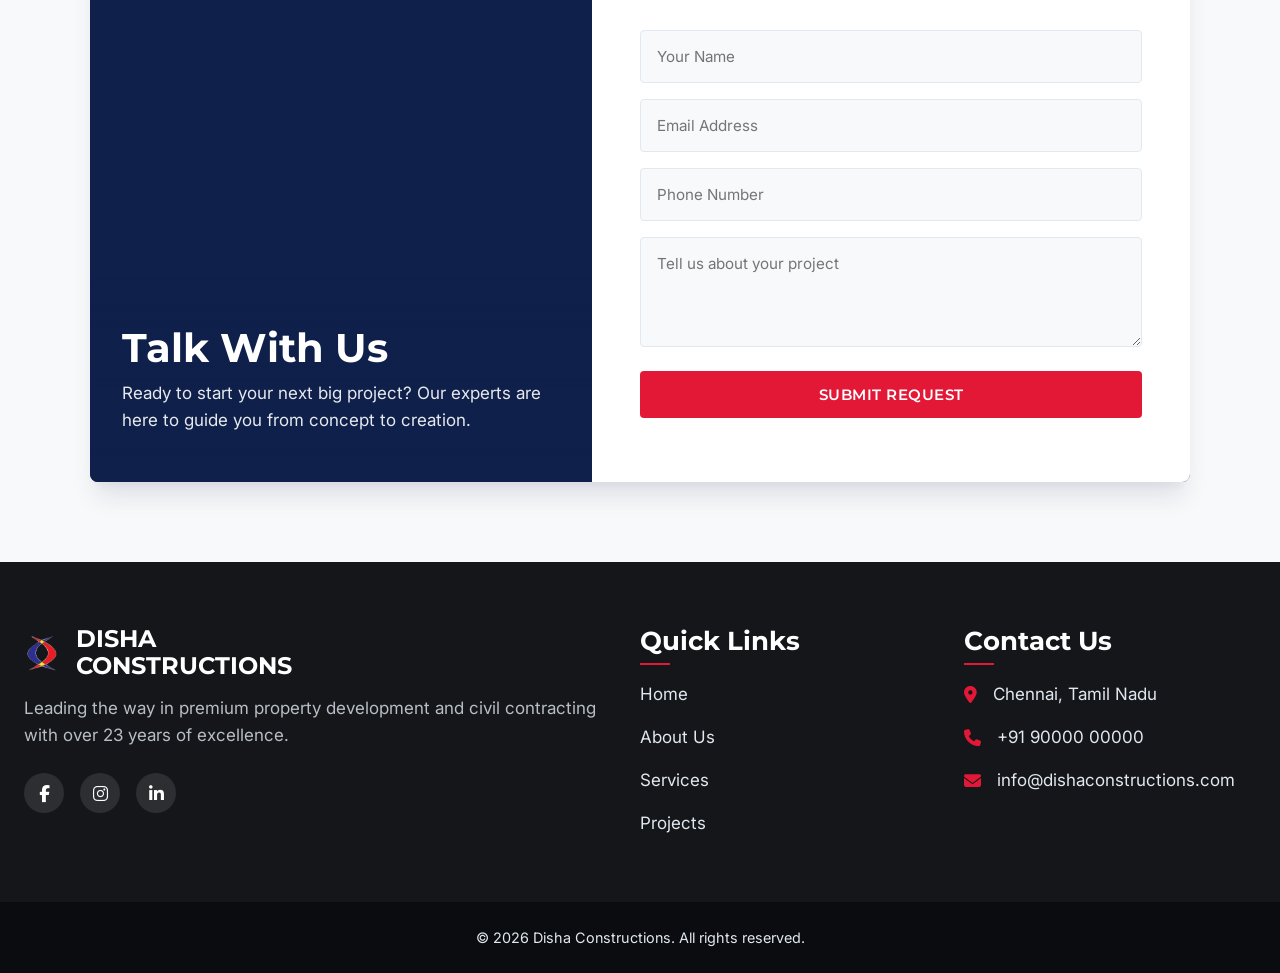
==== commit 2c3a2b04: "new changed" ====
--- a/index.html
+++ b/index.html
@@ -3,7 +3,7 @@
 
 <head>
     <meta charset="UTF-8">
-    <meta name="viewport" content="width=device-width, initial-scale=1.0">
+    <meta name="viewport" content="width=device-width, initial-scale=1, viewport-fit=cover">
     <title>Disha Constructions | Premium Real Estate</title>
 
     <!-- Meta SEO -->
@@ -67,9 +67,9 @@
             </div>
 
             <!-- Mobile Menu Toggle -->
-            <div class="mobile-toggle" id="mobile-toggle">
+            <button class="mobile-toggle" id="mobile-toggle" type="button" aria-label="Toggle mobile menu" aria-controls="mobile-nav" aria-expanded="false">
                 <i class="fa-solid fa-bars"></i>
-            </div>
+            </button>
         </div>
     </header>
 
@@ -314,9 +314,9 @@
                 <div class="talk-form">
                     <h3>Request A Quote</h3>
                     <form>
-                        <input type="text" placeholder="Your Name" required>
-                        <input type="email" placeholder="Email Address" required>
-                        <input type="text" placeholder="Phone Number">
+                        <input type="text" placeholder="Your Name" inputmode="text" autocomplete="name" required>
+                        <input type="email" placeholder="Email Address" inputmode="email" autocomplete="email" required>
+                        <input type="tel" placeholder="Phone Number" inputmode="numeric" autocomplete="tel">
                         <textarea placeholder="Tell us about your project" rows="4"></textarea>
                         <button type="button" class="btn btn-primary" style="width: 100%;">Submit Request</button>
                     </form>
--- a/css/style.css
+++ b/css/style.css
@@ -25,6 +25,15 @@
     --shadow-md: 0 10px 15px -3px rgba(15, 32, 75, 0.08), 0 4px 6px -2px rgba(15, 32, 75, 0.04);
     --shadow-lg: 0 20px 25px -5px rgba(15, 32, 75, 0.1), 0 10px 10px -5px rgba(15, 32, 75, 0.04);
     --transition: all 0.3s cubic-bezier(0.4, 0, 0.2, 1);
+    --space-1: clamp(0.5rem, 1.5vw, 0.75rem);
+    --space-2: clamp(0.75rem, 2vw, 1rem);
+    --space-3: clamp(1rem, 2.5vw, 1.5rem);
+    --space-4: clamp(1.5rem, 3vw, 2rem);
+    --space-5: clamp(2rem, 4vw, 3rem);
+    --fs-body: clamp(1rem, 0.95rem + 0.2vw, 1.0625rem);
+    --fs-h1: clamp(2rem, 6vw, 4rem);
+    --fs-h2: clamp(1.6rem, 4.5vw, 2.5rem);
+    --fs-h3: clamp(1.2rem, 3.5vw, 1.6rem);
 }
 
 * {
@@ -39,6 +48,7 @@
 
 body {
     font-family: var(--font-body);
+    font-size: var(--fs-body);
     color: var(--clr-text-main);
     background-color: var(--clr-white);
     line-height: 1.6;
@@ -51,6 +61,10 @@
     font-weight: 700;
     line-height: 1.2;
 }
+
+h1 { font-size: var(--fs-h1); }
+h2 { font-size: var(--fs-h2); }
+h3 { font-size: var(--fs-h3); }
 
 a {
     text-decoration: none;
@@ -74,11 +88,11 @@
     width: 100%;
     max-width: 1280px;
     margin: 0 auto;
-    padding: 0 2rem;
+    padding: 0 var(--space-3);
 }
 
 .section {
-    padding: 6rem 0;
+    padding: var(--space-5) 0;
 }
 
 .section-light {
@@ -363,6 +377,65 @@
     font-size: 1.5rem;
     color: var(--clr-navy);
     cursor: pointer;
+    border: none;
+    background: transparent;
+    padding: 0.25rem;
+    touch-action: manipulation;
+}
+
+.mobile-toggle.active i {
+    color: var(--clr-red);
+}
+
+/* Mobile drawer nav (shown via JS class toggle) */
+.mobile-nav {
+    position: fixed;
+    top: 74px;
+    left: 0;
+    width: 100%;
+    background: var(--clr-white);
+    border-top: 1px solid var(--clr-gray-blue);
+    box-shadow: var(--shadow-md);
+    z-index: 999;
+    opacity: 0;
+    visibility: hidden;
+    transform: translateY(-12px);
+    pointer-events: none;
+    transition: opacity 0.25s ease, transform 0.25s ease, visibility 0.25s ease;
+}
+
+.mobile-nav nav {
+    display: flex;
+    flex-direction: column;
+    padding: 0.5rem 1rem 1rem;
+}
+
+.mobile-nav-link {
+    display: block;
+    padding: 0.85rem 0.5rem;
+    border-bottom: 1px solid var(--clr-gray-blue);
+    font-family: var(--font-heading);
+    font-weight: 600;
+    color: var(--clr-navy);
+    text-transform: uppercase;
+    letter-spacing: 0.4px;
+}
+
+.mobile-nav-link.btn-mobile-quote {
+    border-bottom: 0;
+    margin-top: 0.4rem;
+    background-color: var(--clr-red);
+    color: var(--clr-white);
+    border-radius: 4px;
+    text-align: center;
+    padding: 0.9rem 1rem;
+}
+
+.mobile-nav.active {
+    opacity: 1;
+    visibility: visible;
+    transform: translateY(0);
+    pointer-events: auto;
 }
 
 /* =========================================
@@ -490,8 +563,8 @@
    ========================================= */
 .about-grid {
     display: grid;
-    grid-template-columns: 1fr 1fr;
-    gap: 4rem;
+    grid-template-columns: 1fr;
+    gap: var(--space-4);
     align-items: center;
     padding-top: 2rem;
 }
@@ -527,8 +600,8 @@
 
 .mission-vision {
     display: grid;
-    grid-template-columns: 1fr 1fr;
-    gap: 2rem;
+    grid-template-columns: 1fr;
+    gap: var(--space-3);
 }
 
 .mv-card h4 {
@@ -585,8 +658,8 @@
    ========================================= */
 .services-grid {
     display: grid;
-    grid-template-columns: repeat(3, 1fr);
-    gap: 2rem;
+    grid-template-columns: 1fr;
+    gap: var(--space-3);
     align-items: start;
 }
 
@@ -831,8 +904,8 @@
 
 .footer-container {
     display: grid;
-    grid-template-columns: 2fr 1fr 1fr;
-    gap: 3rem;
+    grid-template-columns: 1fr;
+    gap: var(--space-4);
     padding-bottom: 3rem;
 }
 
@@ -1108,10 +1181,6 @@
 /* =========================================
    CUSTOM CURSOR
    ========================================= */
-body, a, button {
-    cursor: none !important;
-}
-
 .cursor-dot {
     position: fixed;
     top: 0; left: 0;
@@ -1231,9 +1300,25 @@
     .footer-container { gap: 1.5rem; }
 }
 
-@media (max-width: 900px) {
+@media (min-width: 768px) {
+    .about-grid, .founders-grid, .office-grid { grid-template-columns: 1fr 1fr; }
+    .services-grid { grid-template-columns: repeat(2, 1fr); }
+    .footer-container { grid-template-columns: 2fr 1fr 1fr; text-align: left; }
+}
+
+@media (min-width: 1024px) {
+    .services-grid { grid-template-columns: repeat(3, 1fr); }
+}
+
+@media (max-width: 768px) {
     .nav-links, .nav-cta { display: none; }
     .mobile-toggle { display: block; }
+}
+
+@media (min-width: 769px) {
+    .mobile-nav {
+        display: none;
+    }
 }
 
 @media (max-width: 768px) {
@@ -1270,3 +1355,9 @@
 @media (hover: none) and (pointer: coarse) {
     .cursor-dot { display: none !important; }
 }
+
+@media (hover: hover) and (pointer: fine) {
+    a, button, .mobile-toggle, .know-more-btn, .service-link {
+        cursor: pointer;
+    }
+}
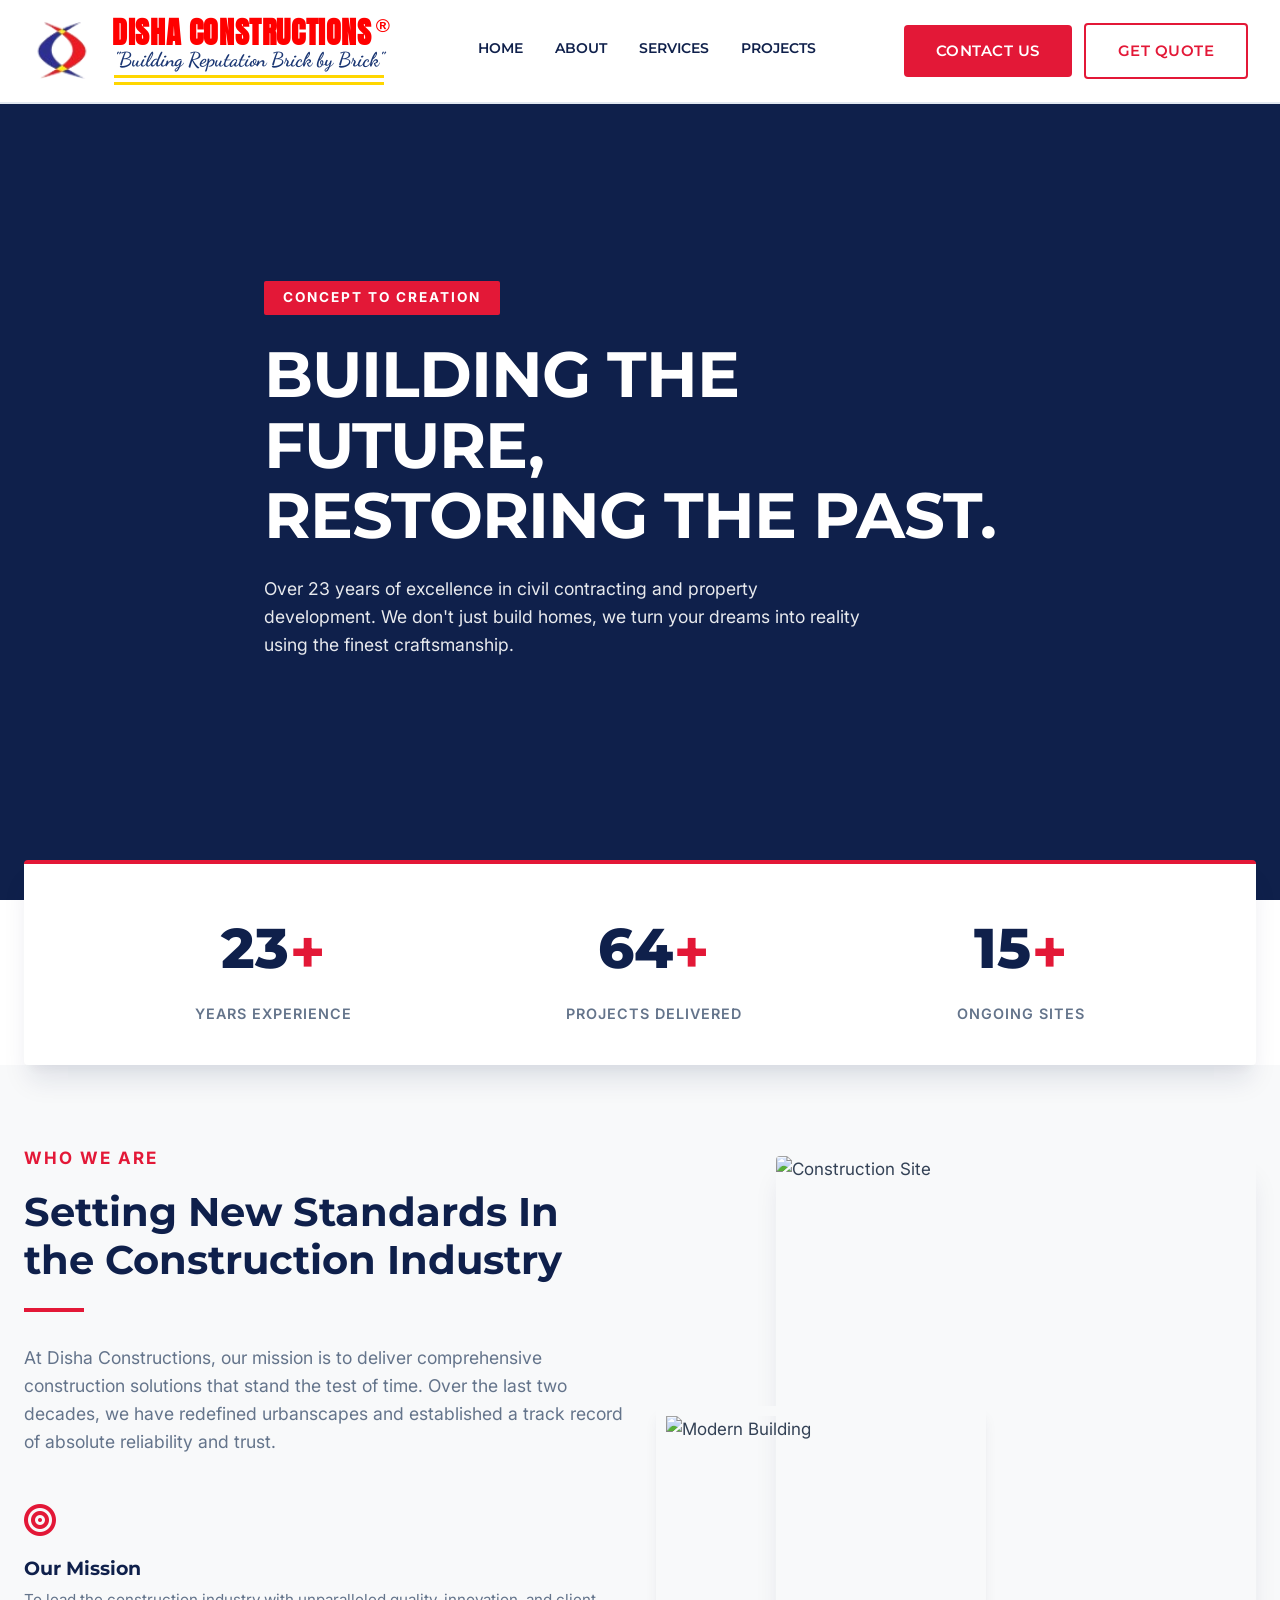
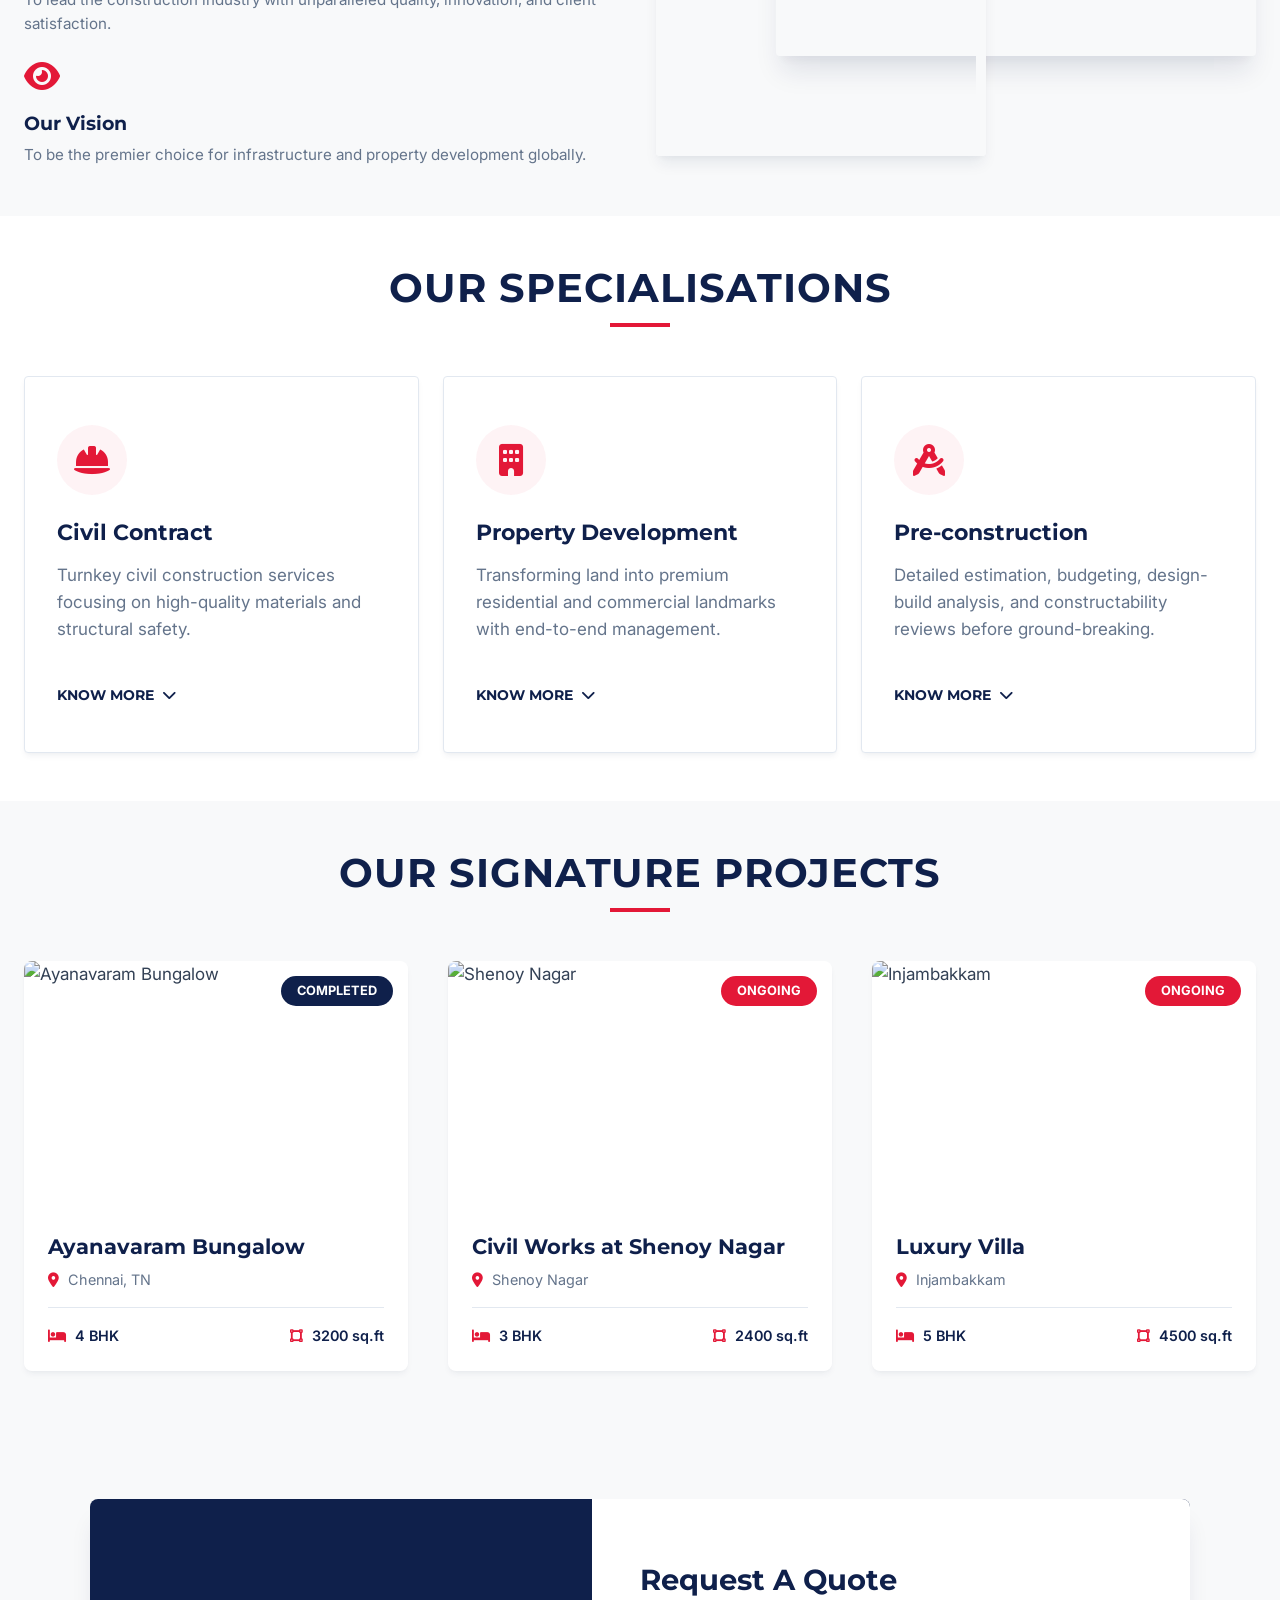
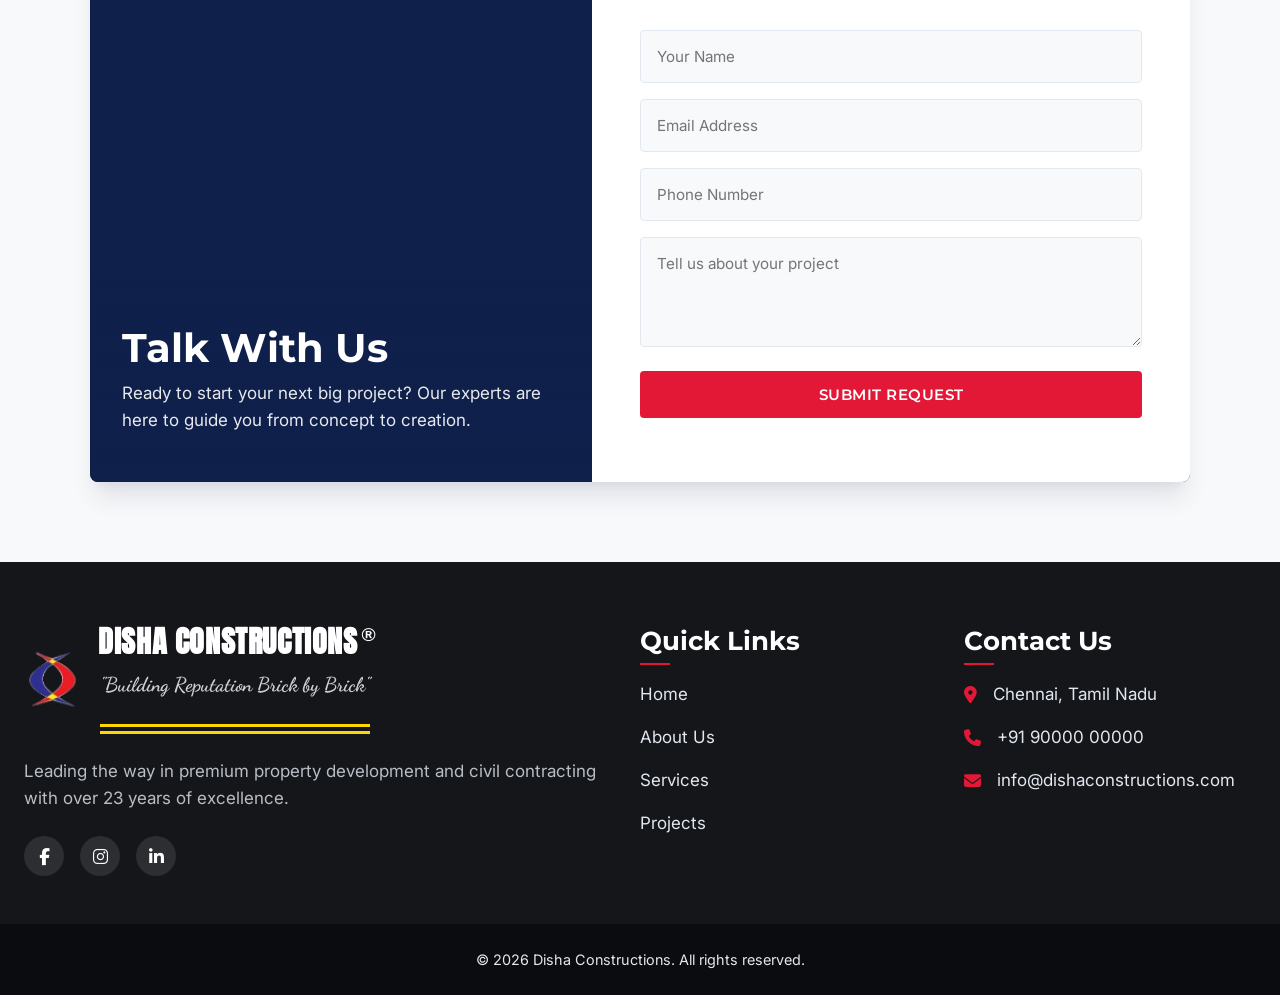
==== commit ada66c90: "Refine branding styles and align logo" ====
--- a/index.html
+++ b/index.html
@@ -14,7 +14,7 @@
     <link rel="preconnect" href="https://fonts.googleapis.com">
     <link rel="preconnect" href="https://fonts.gstatic.com" crossorigin>
     <link
-        href="https://fonts.googleapis.com/css2?family=Montserrat:wght@400;600;700;800&family=Inter:wght@400;500;600&display=swap"
+        href="https://fonts.googleapis.com/css2?family=Anton&family=Dancing+Script:wght@400..700&family=Inter:wght@400..600&family=Montserrat:wght@400..800&display=swap"
         rel="stylesheet">
 
     <!-- FontAwesome Icons -->
@@ -43,14 +43,14 @@
         <div class="nav-container">
             <div class="logo">
                 <a href="index.html">
-                    <div style="display: flex; align-items: center; gap: 12px;">
-                        <img src="images/logo.png" alt="Logo" style="height: 42px;">
-                        <div
-                            style="line-height: 1.15; font-family: var(--font-heading); font-weight: 800; color: var(--clr-navy);">
-                            <div style="font-size: 1.15rem; letter-spacing: 1px;">DISHA</div>
-                            <div
-                                style="font-size: 0.6rem; letter-spacing: 5px; font-weight: 600; color: var(--clr-text-light);">
-                                CONSTRUCTIONS</div>
+                    <div class="logo-lockup">
+                        <img src="images/logo.png" alt="Logo" class="logo-img">
+                        <div class="brand-text">
+                            <h1 class="brand-title">DISHA CONSTRUCTIONS<sup class="reg-symbol">®</sup></h1>
+                            <div class="tagline-wrapper">
+                                <p class="brand-tagline">"Building Reputation Brick by Brick"</p>
+                                <div class="tagline-lines"></div>
+                            </div>
                         </div>
                     </div>
                 </a>
@@ -329,9 +329,15 @@
     <footer class="footer" id="contact">
         <div class="container footer-container">
             <div class="footer-col">
-                <div style="display: flex; align-items: center; gap: 15px; margin-bottom: 1rem;"><img
-                        src="images/logo.png" alt="Logo" style="height: 48px;">
-                    <h2 style="line-height: 1.1; margin: 0; font-size: 1.5rem;">DISHA<br>CONSTRUCTIONS</h2>
+                <div class="footer-logo-lockup">
+                    <img src="images/logo.png" alt="Logo" class="footer-logo-img">
+                    <div class="brand-text">
+                        <h2 class="brand-title">DISHA CONSTRUCTIONS<sup class="reg-symbol">®</sup></h2>
+                        <div class="tagline-wrapper">
+                            <p class="brand-tagline">"Building Reputation Brick by Brick"</p>
+                            <div class="tagline-lines"></div>
+                        </div>
+                    </div>
                 </div>
                 <p>Leading the way in premium property development and civil contracting with over 23 years of
                     excellence.</p>
--- a/css/style.css
+++ b/css/style.css
@@ -19,6 +19,8 @@
     /* Typography */
     --font-heading: 'Montserrat', sans-serif;
     --font-body: 'Inter', sans-serif;
+    --font-title: 'Anton', sans-serif;
+    --font-tagline: 'Dancing Script', cursive;
     
     /* Shadows & Transitions */
     --shadow-sm: 0 4px 6px -1px rgba(15, 32, 75, 0.05), 0 2px 4px -1px rgba(15, 32, 75, 0.03);
@@ -244,14 +246,15 @@
 /* =========================================
    NAVBAR
    ========================================= */
+/* Navbar & Branding Refinement */
 .navbar {
     position: fixed;
     top: 0;
     left: 0;
     width: 100%;
-    background-color: var(--clr-white);
-    border-bottom: 1px solid var(--clr-gray-blue);
-    padding: 1rem 0;
+    background-color: #ffffff !important; /* Force Solid White at all times */
+    border-bottom: 2px solid var(--clr-gray-blue);
+    padding: 0.75rem 0;
     z-index: 1000;
     transition: var(--transition);
 }
@@ -259,7 +262,7 @@
 .navbar.scrolled {
     box-shadow: 0 4px 15px rgba(0,0,0,0.1);
     padding: 0.5rem 0;
-    background-color: rgba(255, 255, 255, 0.95);
+    background-color: rgba(255, 255, 255, 0.98);
     backdrop-filter: blur(10px);
     -webkit-backdrop-filter: blur(10px);
 }
@@ -321,40 +324,138 @@
     display: block;
 }
 
-.logo h1, .footer-col h2, .loader-logo {
+.logo-lockup {
+    display: flex;
+    align-items: center; /* Vertical alignment with the entire text block */
+    gap: 18px; /* Slightly more breathe room */
+}
+
+.logo-img {
+    height: 80px; /* Slightly reduced as requested */
+    width: auto;
+    object-fit: contain;
+    margin-top: -2px; /* Maintaining correct vertical alignment */
+}
+
+.brand-text {
+    display: flex;
+    flex-direction: column;
+    justify-content: center;
+}
+
+.brand-title {
+    font-family: var(--font-title); /* Restored to Anton font */
+    font-size: 1.85rem; /* Shrunk slightly to match icon */
+    color: #FF0000;
+    text-transform: uppercase;
+    margin: 0;
+    line-height: 1.1;
+    letter-spacing: 0.6px; /* Very slight spacing added */
+    display: flex;
+    align-items: center;
+}
+
+.reg-symbol {
+    font-size: 0.65em; /* Larger per request */
+    font-family: 'Arial', sans-serif;
+    vertical-align: top;
+    position: relative;
+    top: -8px; /* Slightly higher per request */
+    font-weight: 700;
+    margin-left: 4px;
+    display: inline-block;
+    color: #FF0000; /* Ensuring it's the brand red */
+}
+
+.tagline-wrapper {
+    display: flex;
+    flex-direction: column;
+    width: fit-content;
+    align-self: flex-start; /* Ensure proper left-alignment under the title */
+    margin-left: 2px; /* Slight optical adjustment for italics */
+}
+
+.brand-tagline {
+    font-family: var(--font-tagline);
+    font-size: 1.25rem; /* Proportional increase for better balance with large logo */
+    color: #1A3673; /* Elegant Blue Script */
+    font-weight: 700;
+    margin: 0;
     line-height: 1;
-}
-
-.logo h1 {
-    font-size: 2.2rem;
-    color: var(--clr-navy);
-    transition: var(--transition);
-}
-
-.logo span, .footer-col h2 span, .loader-logo span {
-    color: var(--clr-red);
-}
-
-.logo-subtext {
-    font-size: 0.35em;
-    font-weight: 500;
-    letter-spacing: 6px;
-    display: block;
-    margin-top: 2px;
-    color: inherit;
-}
-
-
-
+    white-space: nowrap;
+}
+
+.tagline-lines {
+    height: 10px; /* Thicker distinct lines */
+    width: 100%;
+    border-top: 3px solid #FFD600; /* Bold vibrant yellow */
+    border-bottom: 3px solid #FFD600; /* Bold vibrant yellow */
+    margin-top: 5px;
+}
+
+/* Scroll behavior refinements */
+.navbar.scrolled .logo-img { height: 54px; }
+.navbar.scrolled .brand-title { font-size: 1.6rem; }
+.navbar.scrolled .brand-tagline { font-size: 1rem; }
+
+/* Footer Branding Sync */
+.footer-logo-lockup .brand-title {
+    color: #ffffff;
+    display: flex;
+    align-items: center;
+}
+
+.footer-logo-lockup .reg-symbol {
+    color: #ffffff;
+}
+
+.footer-logo-lockup .brand-tagline {
+    color: #ffffff;
+}
+
+.footer-logo-lockup .tagline-lines {
+    border-top-color: #FFD700;
+    border-bottom-color: #FFD700;
+}
 
 .nav-link {
     font-family: var(--font-heading);
     font-weight: 600;
     font-size: 0.9rem;
     text-transform: uppercase;
+    color: var(--clr-navy); /* Dark by default */
+    position: relative;
+    padding-bottom: 5px;
+}
+
+.navbar.scrolled .mobile-toggle {
     color: var(--clr-navy);
-    position: relative;
-    padding-bottom: 5px;
+}
+
+.footer-logo-lockup {
+    display: flex;
+    align-items: center;
+    gap: 15px;
+    margin-bottom: 1.5rem;
+}
+
+.footer-logo-img {
+    height: 76px; /* Proportionally increased with header logo */
+    width: auto;
+    margin-top: -2px; /* Consistent elevation with header logo */
+}
+
+
+
+.mobile-toggle {
+    display: none;
+    font-size: 1.5rem;
+    color: var(--clr-navy);
+    cursor: pointer;
+    border: none;
+    background: transparent;
+    padding: 0.25rem;
+    touch-action: manipulation;
 }
 
 .nav-link::after {
@@ -372,16 +473,6 @@
     width: 100%;
 }
 
-.mobile-toggle {
-    display: none;
-    font-size: 1.5rem;
-    color: var(--clr-navy);
-    cursor: pointer;
-    border: none;
-    background: transparent;
-    padding: 0.25rem;
-    touch-action: manipulation;
-}
 
 .mobile-toggle.active i {
     color: var(--clr-red);
@@ -1343,10 +1434,14 @@
 }
 
 @media (max-width: 480px) {
-    .hero-title { font-size: 2rem; }
     .btn { display: block; width: 100%; text-align: center; margin-bottom: 0.5rem; }
     .hero-actions { display: flex; flex-direction: column; gap: 0.5rem; }
-    .logo img { height: 32px !important; }
+    .logo-img { height: 52px !important; } /* Proportional Increase for mobile */
+    .logo-lockup { gap: 6px; }
+    .brand-title { font-size: 1.15rem; letter-spacing: 0.5px; }
+    .reg-symbol { font-size: 0.45em; top: -3px; }
+    .brand-tagline { font-size: 0.72rem; }
+    .tagline-lines { height: 4px; border-top-width: 1px; border-bottom-width: 1px; }
     .stat-item h3, .stat-item span { font-size: 2.8rem; }
     .project-img { height: 200px; }
     .service-card { padding: 2rem 1.5rem; }
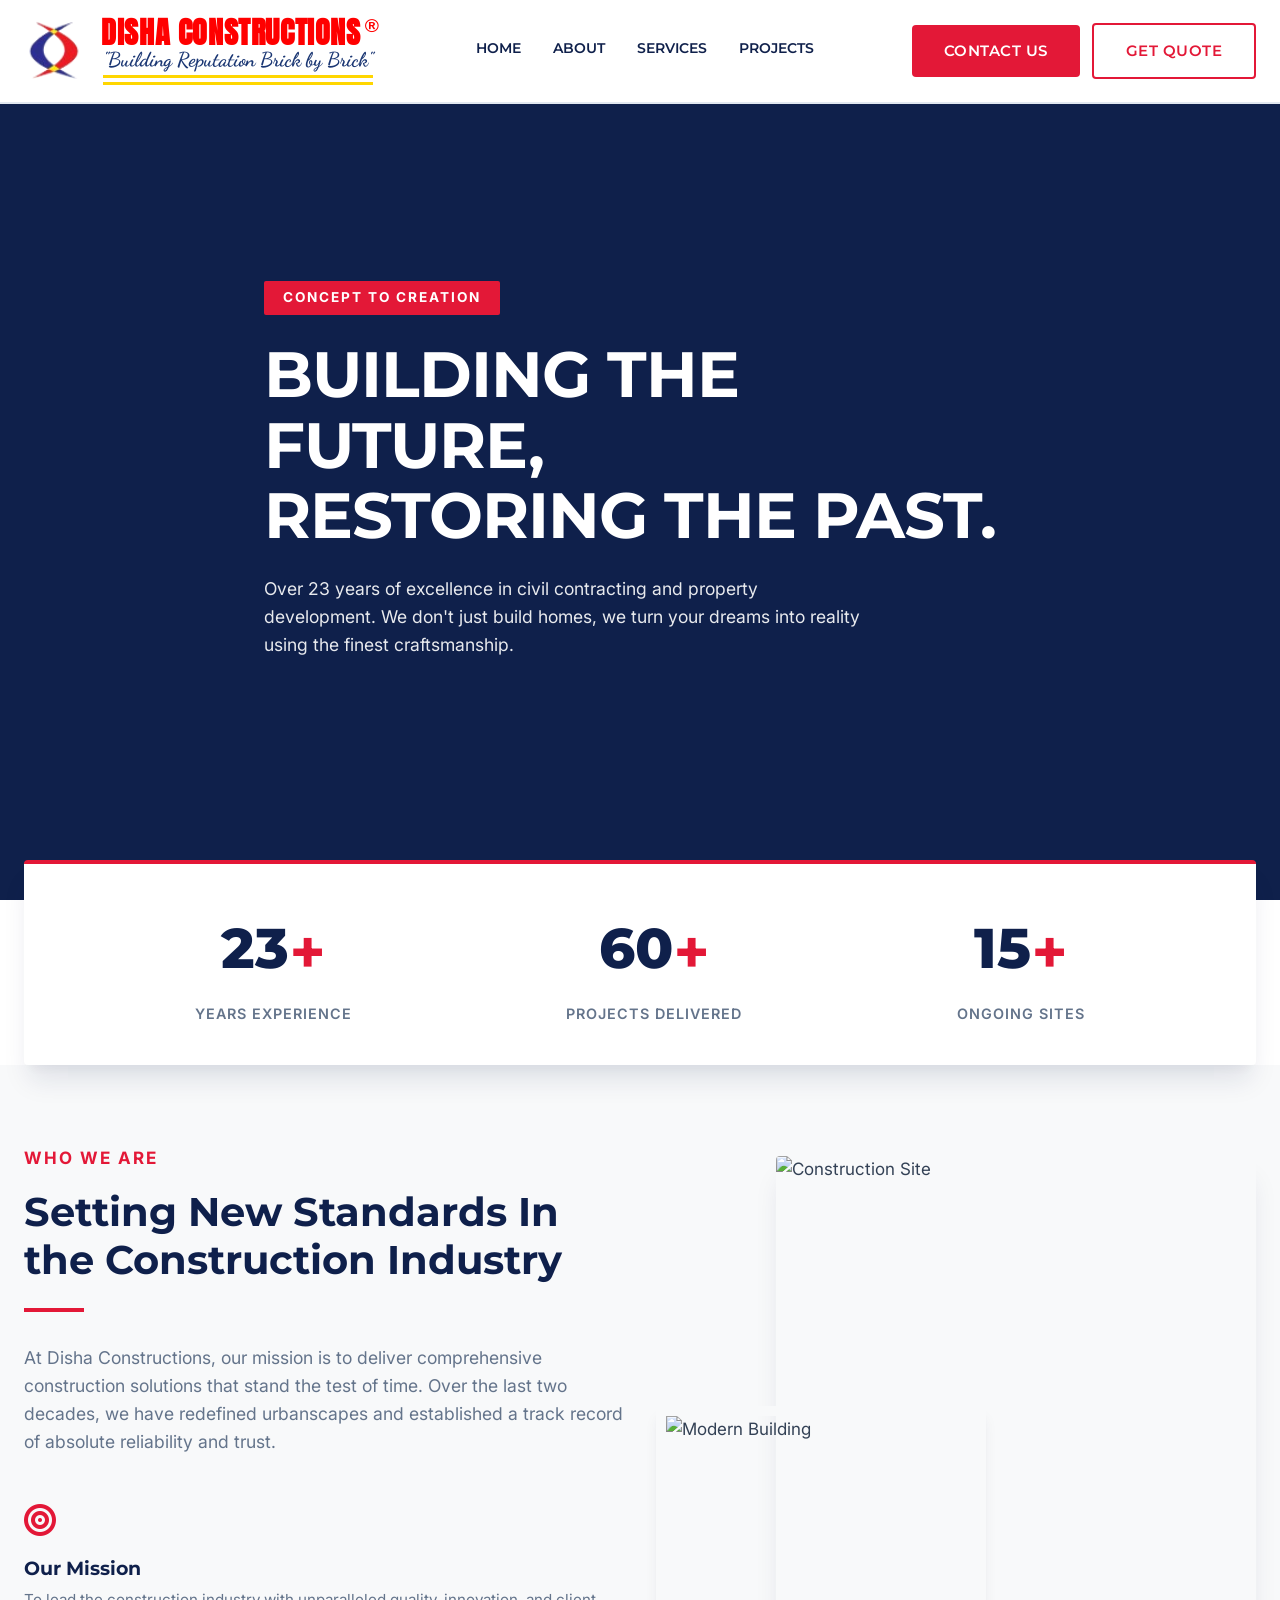
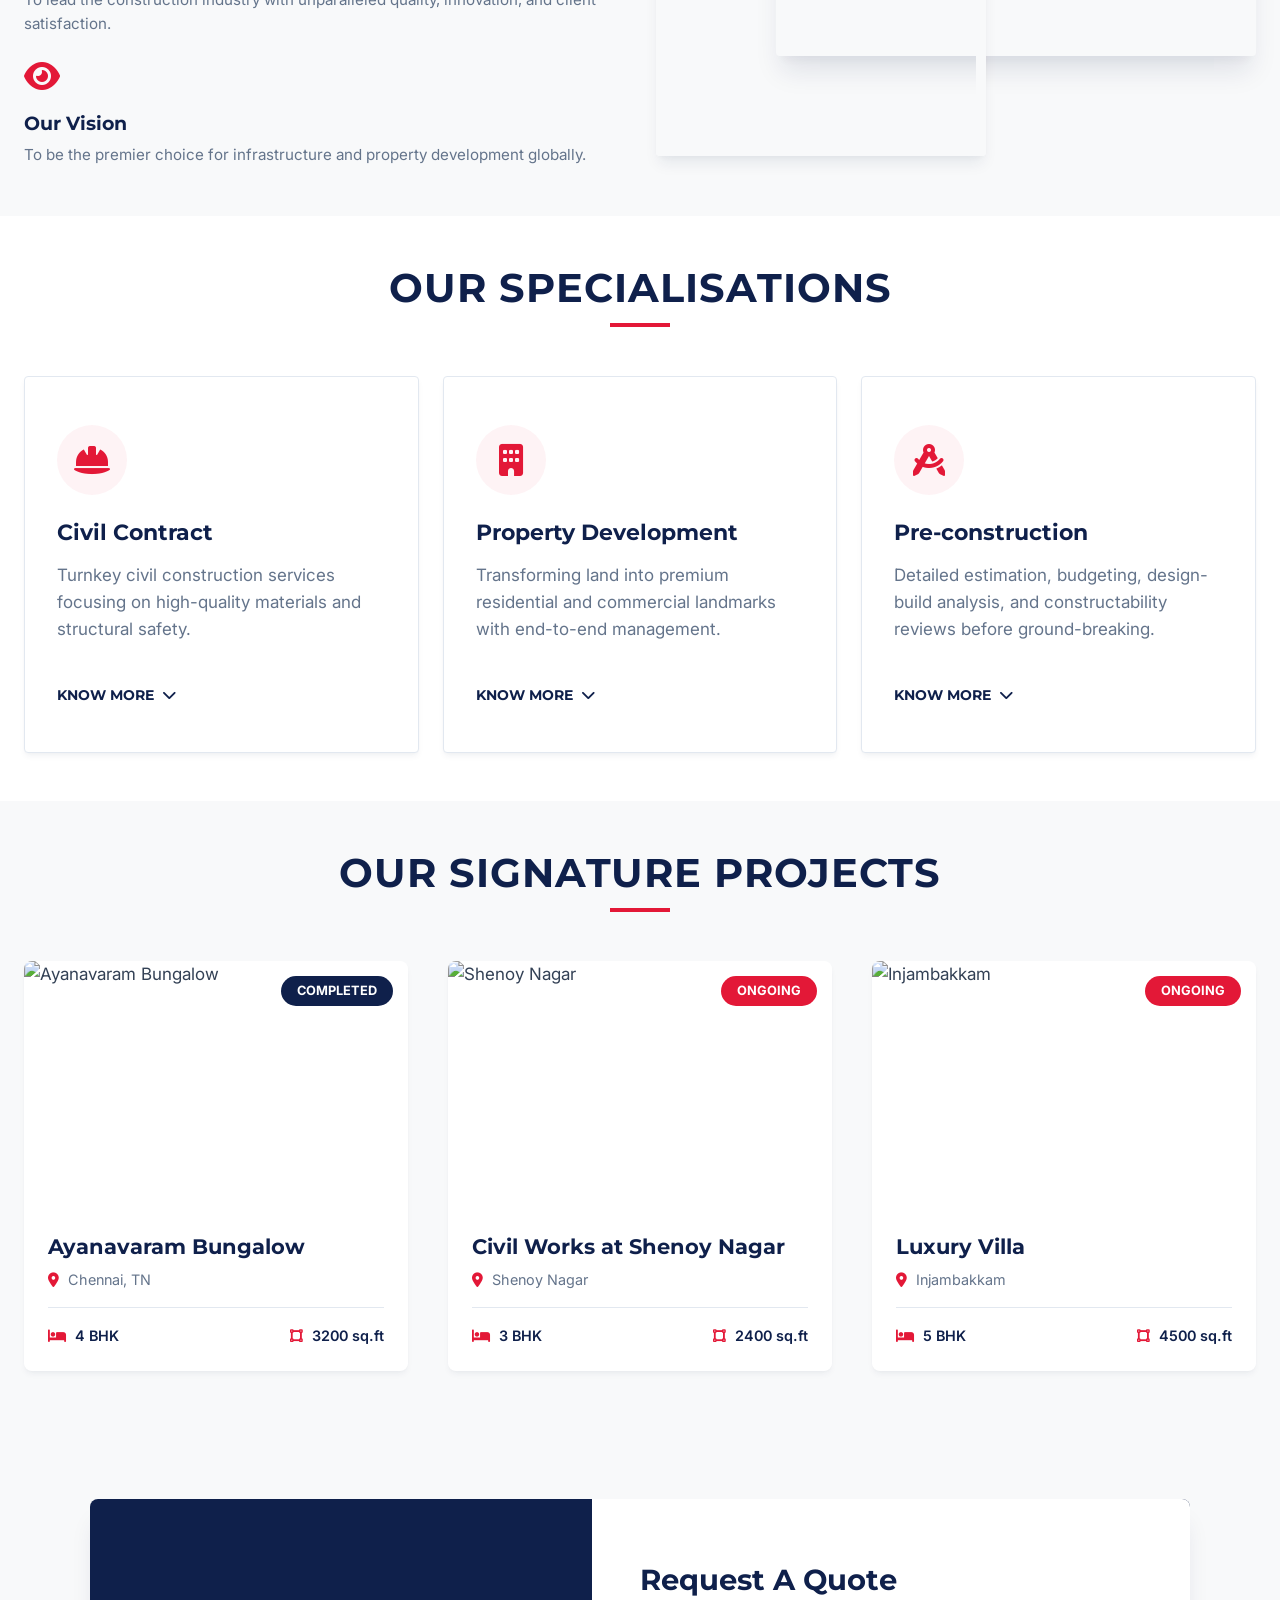
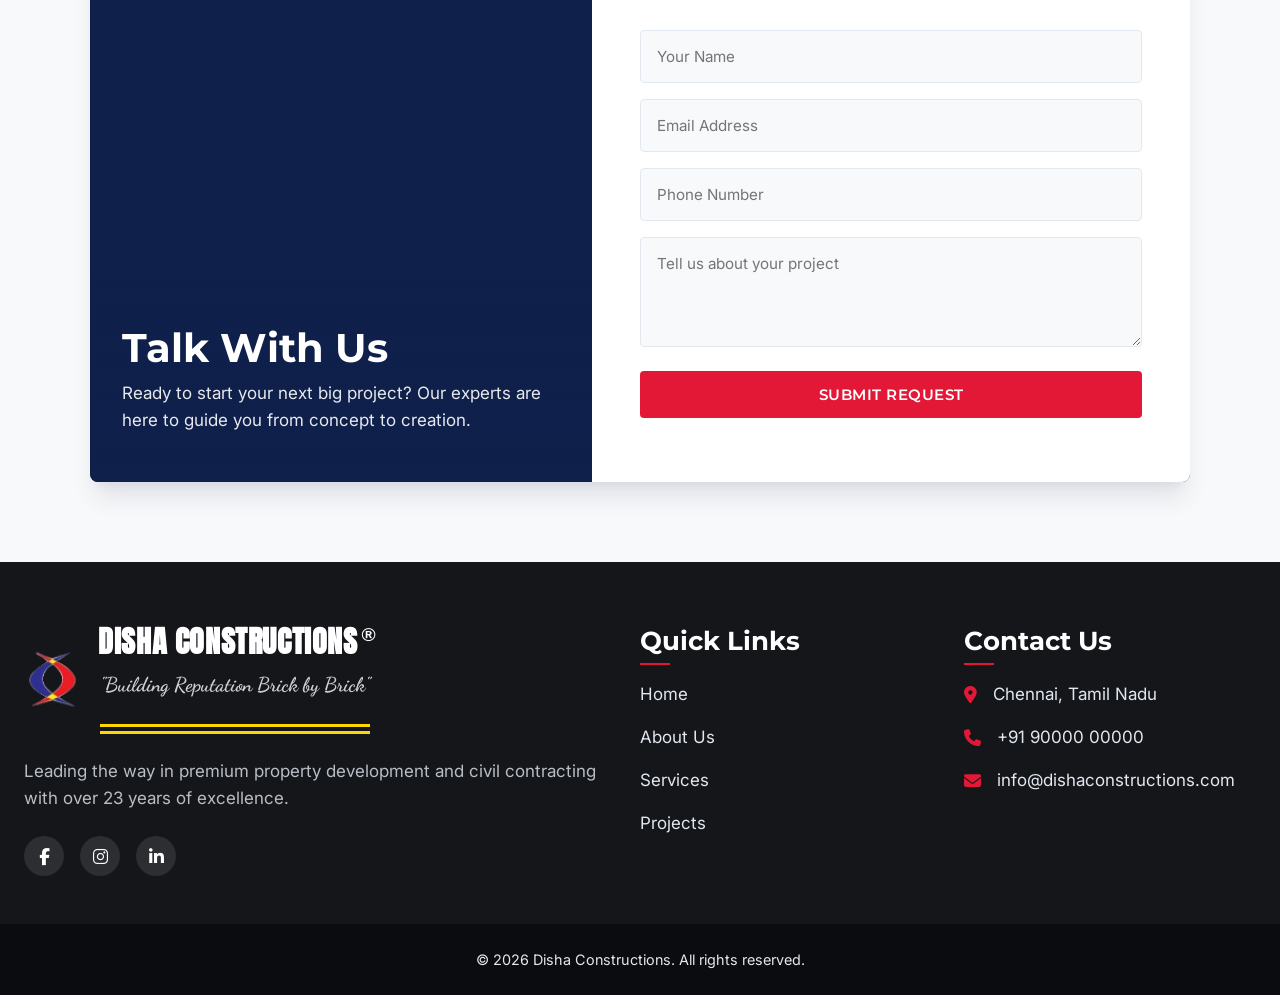
==== commit 9a07da5f: "Fix mobile layout overflow, responsive viewports, and header scroll transitions" ====
--- a/index.html
+++ b/index.html
@@ -3,7 +3,7 @@
 
 <head>
     <meta charset="UTF-8">
-    <meta name="viewport" content="width=device-width, initial-scale=1, viewport-fit=cover">
+    <meta name="viewport" content="width=device-width, initial-scale=1, maximum-scale=1, user-scalable=no">
     <title>Disha Constructions | Premium Real Estate</title>
 
     <!-- Meta SEO -->
--- a/css/style.css
+++ b/css/style.css
@@ -55,6 +55,18 @@
     background-color: var(--clr-white);
     line-height: 1.6;
     overflow-x: hidden;
+    width: 100%;
+}
+
+/* Global Content Wrapping Failsafes */
+p, h1, h2, h3, h4, h5, h6, .brand-text {
+    overflow-wrap: break-word;
+    word-wrap: break-word;
+}
+
+img, svg, video {
+    max-width: 100%;
+    height: auto;
 }
 
 h1, h2, h3, h4, h5, h6 {
@@ -272,11 +284,12 @@
     justify-content: space-between;
     align-items: center;
     width: 100%;
-    max-width: 1400px;
+    max-width: 100vw;
     margin: 0 auto;
-    padding: 0 2rem;
+    padding: 0 1.5rem;
     flex-wrap: nowrap;
-    gap: 2rem;
+    gap: 1.5rem;
+    box-sizing: border-box;
 }
 
 .nav-links {
@@ -327,7 +340,8 @@
 .logo-lockup {
     display: flex;
     align-items: center; /* Vertical alignment with the entire text block */
-    gap: 18px; /* Slightly more breathe room */
+    gap: 15px; /* Slightly more breathe room */
+    min-width: 0; /* Allows shrinking */
 }
 
 .logo-img {
@@ -335,12 +349,15 @@
     width: auto;
     object-fit: contain;
     margin-top: -2px; /* Maintaining correct vertical alignment */
+    flex-shrink: 0; /* Prevents logo from squishing */
+    transition: var(--transition);
 }
 
 .brand-text {
     display: flex;
     flex-direction: column;
     justify-content: center;
+    min-width: 0; /* Allows text to wrap or scale down */
 }
 
 .brand-title {
@@ -353,6 +370,7 @@
     letter-spacing: 0.6px; /* Very slight spacing added */
     display: flex;
     align-items: center;
+    transition: var(--transition);
 }
 
 .reg-symbol {
@@ -365,6 +383,7 @@
     margin-left: 4px;
     display: inline-block;
     color: #FF0000; /* Ensuring it's the brand red */
+    transition: var(--transition);
 }
 
 .tagline-wrapper {
@@ -383,6 +402,7 @@
     margin: 0;
     line-height: 1;
     white-space: nowrap;
+    transition: var(--transition);
 }
 
 .tagline-lines {
@@ -395,7 +415,8 @@
 
 /* Scroll behavior refinements */
 .navbar.scrolled .logo-img { height: 54px; }
-.navbar.scrolled .brand-title { font-size: 1.6rem; }
+.navbar.scrolled .brand-title { font-size: 1.6rem; color: #FF0000; }
+.navbar.scrolled .reg-symbol { color: #FF0000; }
 .navbar.scrolled .brand-tagline { font-size: 1rem; }
 
 /* Footer Branding Sync */
@@ -1436,15 +1457,55 @@
 @media (max-width: 480px) {
     .btn { display: block; width: 100%; text-align: center; margin-bottom: 0.5rem; }
     .hero-actions { display: flex; flex-direction: column; gap: 0.5rem; }
-    .logo-img { height: 52px !important; } /* Proportional Increase for mobile */
-    .logo-lockup { gap: 6px; }
-    .brand-title { font-size: 1.15rem; letter-spacing: 0.5px; }
-    .reg-symbol { font-size: 0.45em; top: -3px; }
-    .brand-tagline { font-size: 0.72rem; }
-    .tagline-lines { height: 4px; border-top-width: 1px; border-bottom-width: 1px; }
+    
+    .logo-lockup { 
+        gap: 8px; 
+        max-width: calc(100vw - 70px); /* Strict boundary to reserve space for menu */
+    }
+    .logo-img { height: 48px; } /* Hard shrink for very top header balancing (removed !important) */
+    .navbar.scrolled .logo-img { height: 38px; } /* Mobile scrolled state */
+    
+    .brand-title { 
+        font-size: clamp(0.95rem, 4vw, 1.15rem); 
+        letter-spacing: 0.5px; 
+        white-space: normal; /* Allow wrap if necessary */
+    }
+    .navbar.scrolled .brand-title { font-size: clamp(0.85rem, 3.5vw, 1rem); color: #FF0000; }
+    
+    .reg-symbol { font-size: 0.45em; top: -3px; color: #FF0000; }
+    .navbar.scrolled .reg-symbol { color: #FF0000; }
+    
+    .brand-tagline { 
+        font-size: clamp(0.6rem, 2.5vw, 0.72rem); 
+        white-space: normal; /* Critical to prevent overrun */
+    }
+    .navbar.scrolled .brand-tagline { font-size: clamp(0.5rem, 2.2vw, 0.65rem); }
+    
+    .tagline-lines { height: 4px; border-top-width: 1px; border-bottom-width: 1px; margin-top: 2px;}
+    
     .stat-item h3, .stat-item span { font-size: 2.8rem; }
     .project-img { height: 200px; }
     .service-card { padding: 2rem 1.5rem; }
+    .container { padding: 0 1rem; }
+    
+    /* Footer Mobile Branding Sync */
+    .footer-logo-lockup { 
+        flex-direction: column; 
+        justify-content: center; 
+        gap: 12px; 
+        align-items: center;
+        max-width: 100vw;
+    }
+    .footer-logo-img { height: 60px; margin-top: 0; }
+    .footer-logo-lockup .brand-title { 
+        font-size: 1.5rem; 
+        white-space: normal;
+        text-align: center;
+    }
+    .footer-logo-lockup .brand-tagline {
+        white-space: normal;
+        text-align: center;
+    }
 }
 
 @media (hover: none) and (pointer: coarse) {
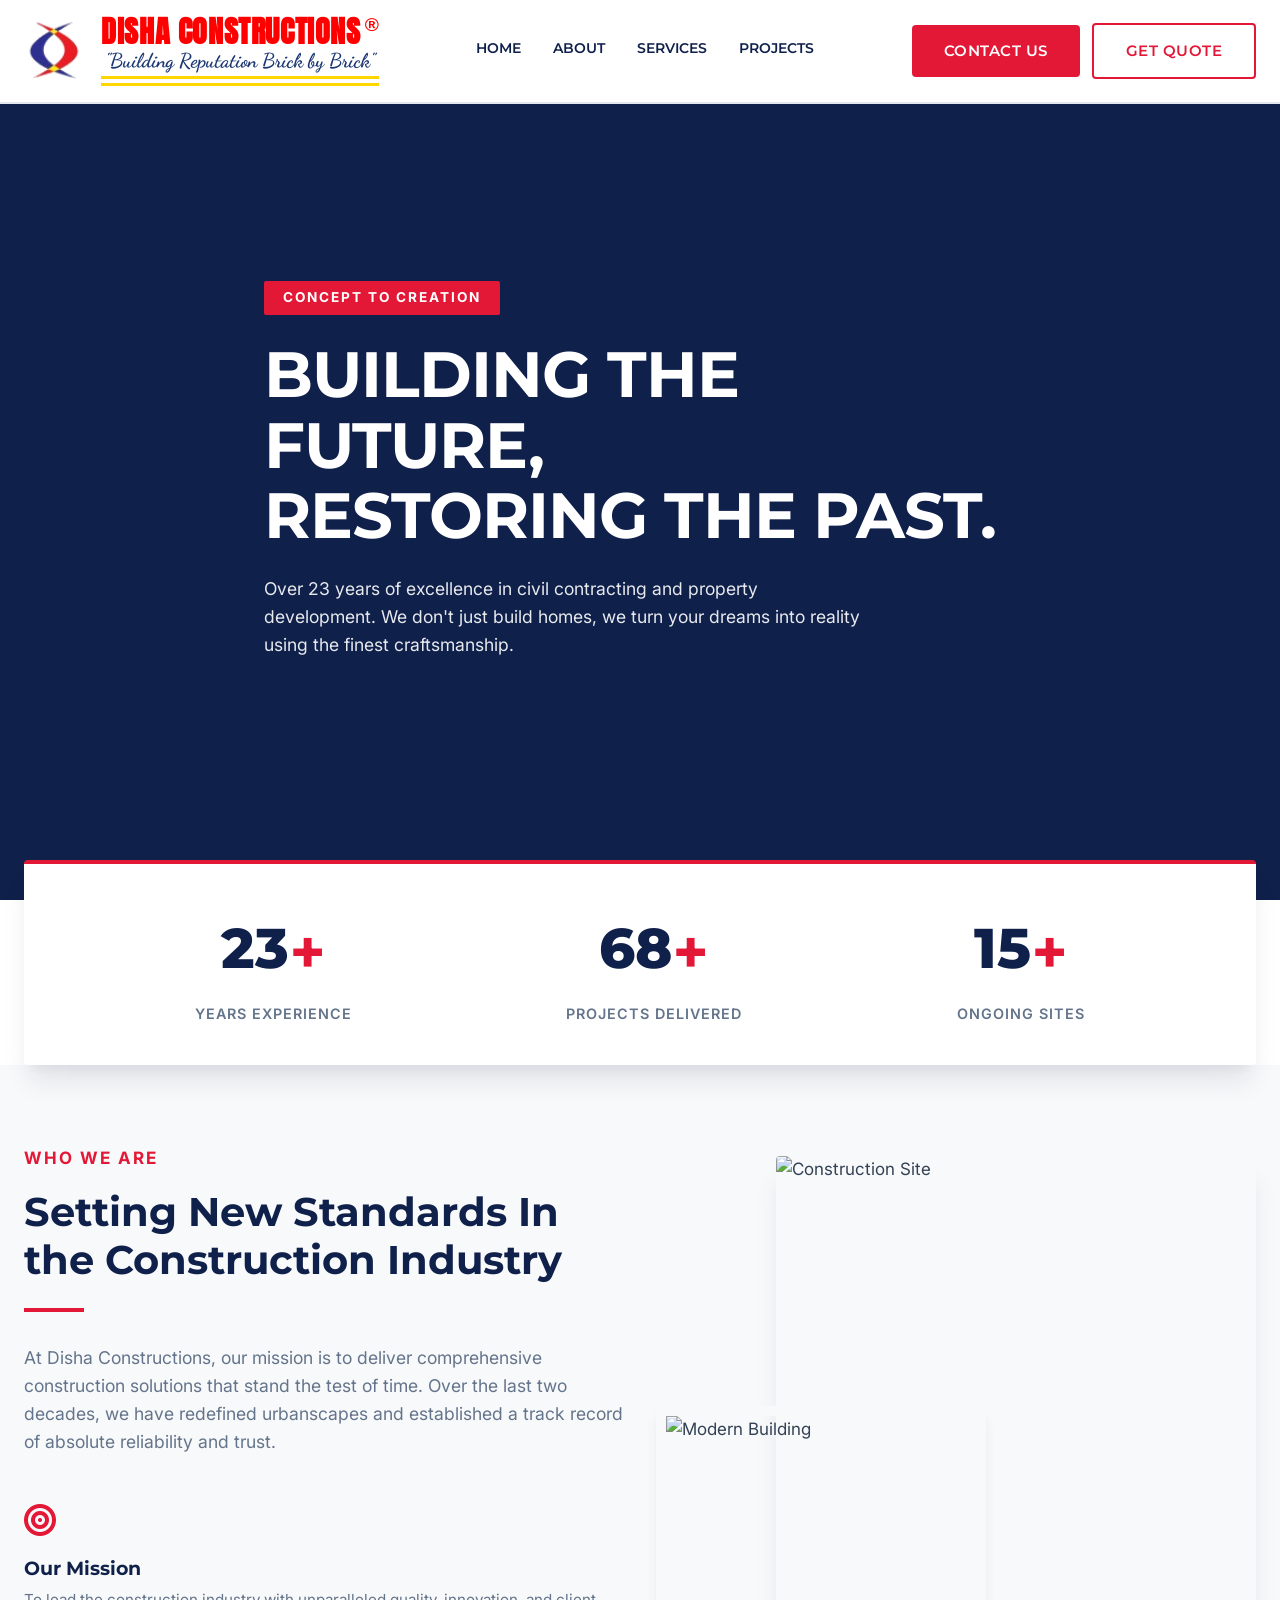
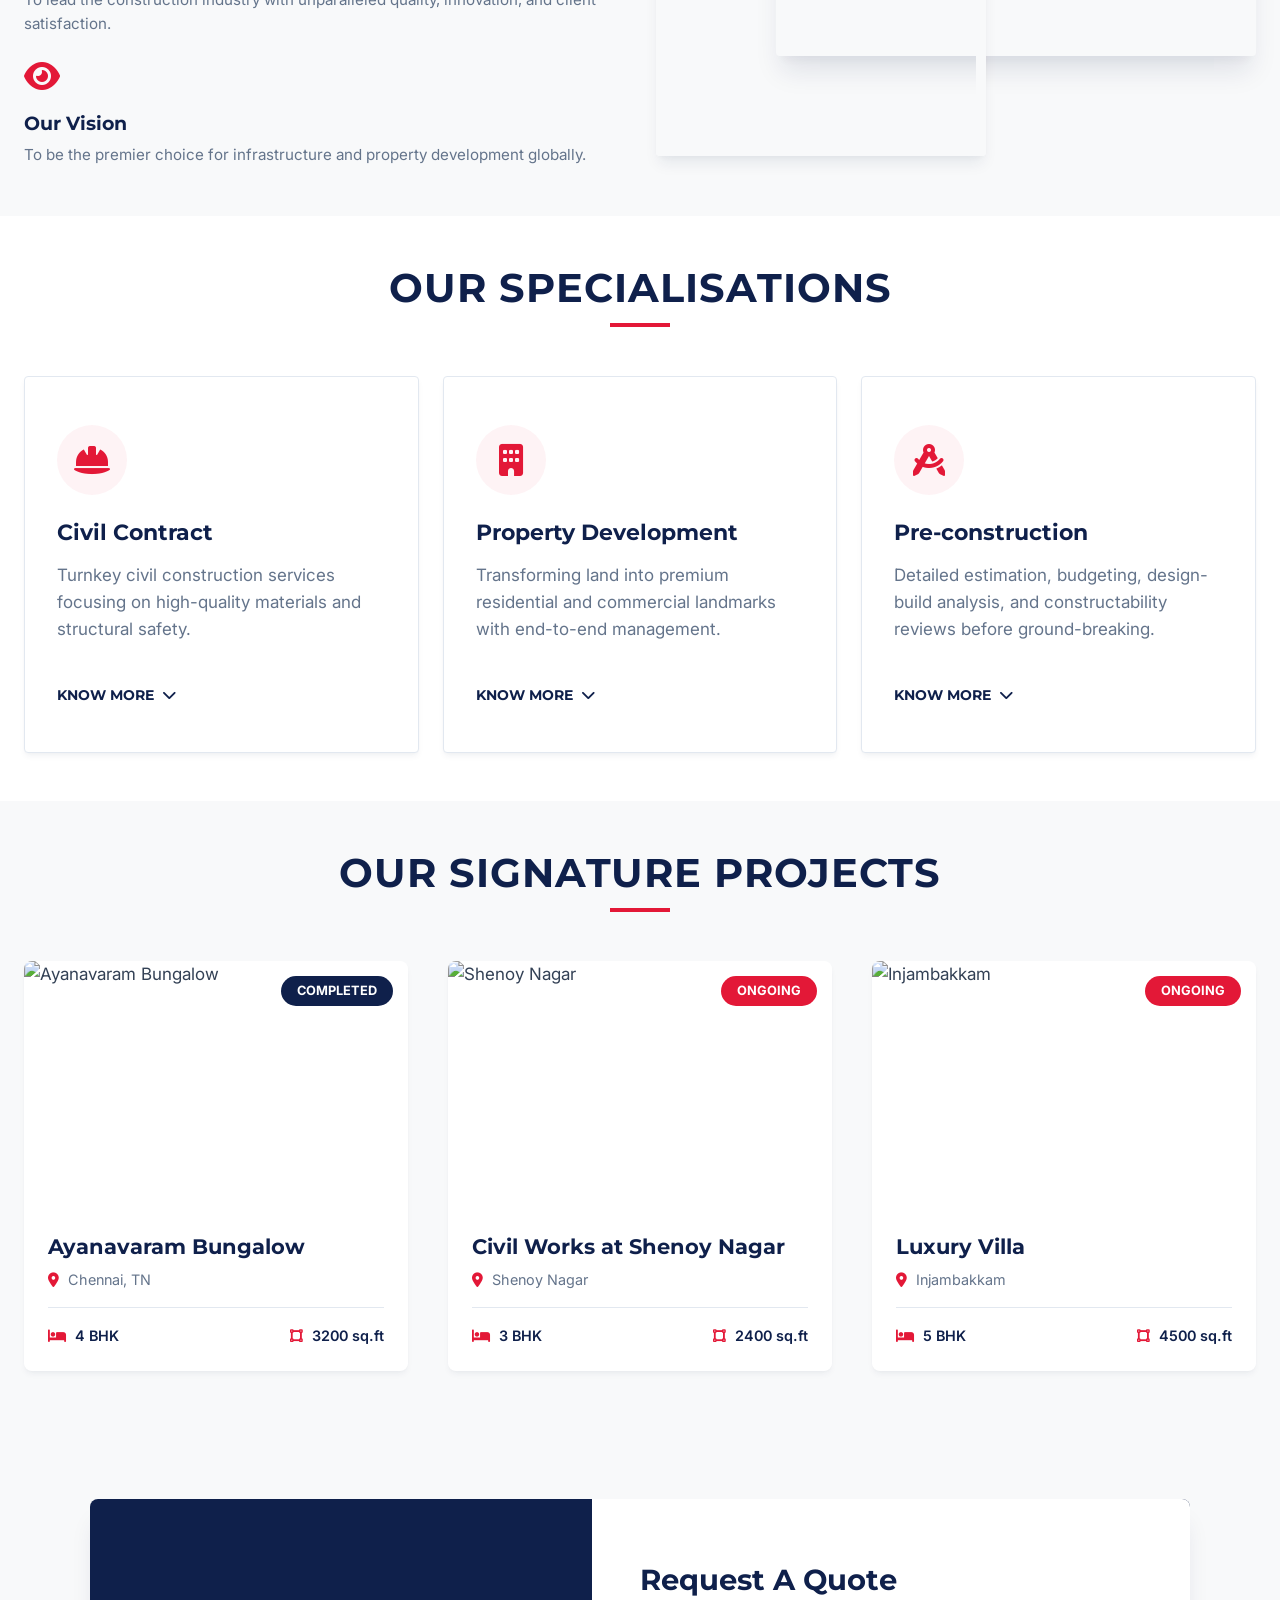
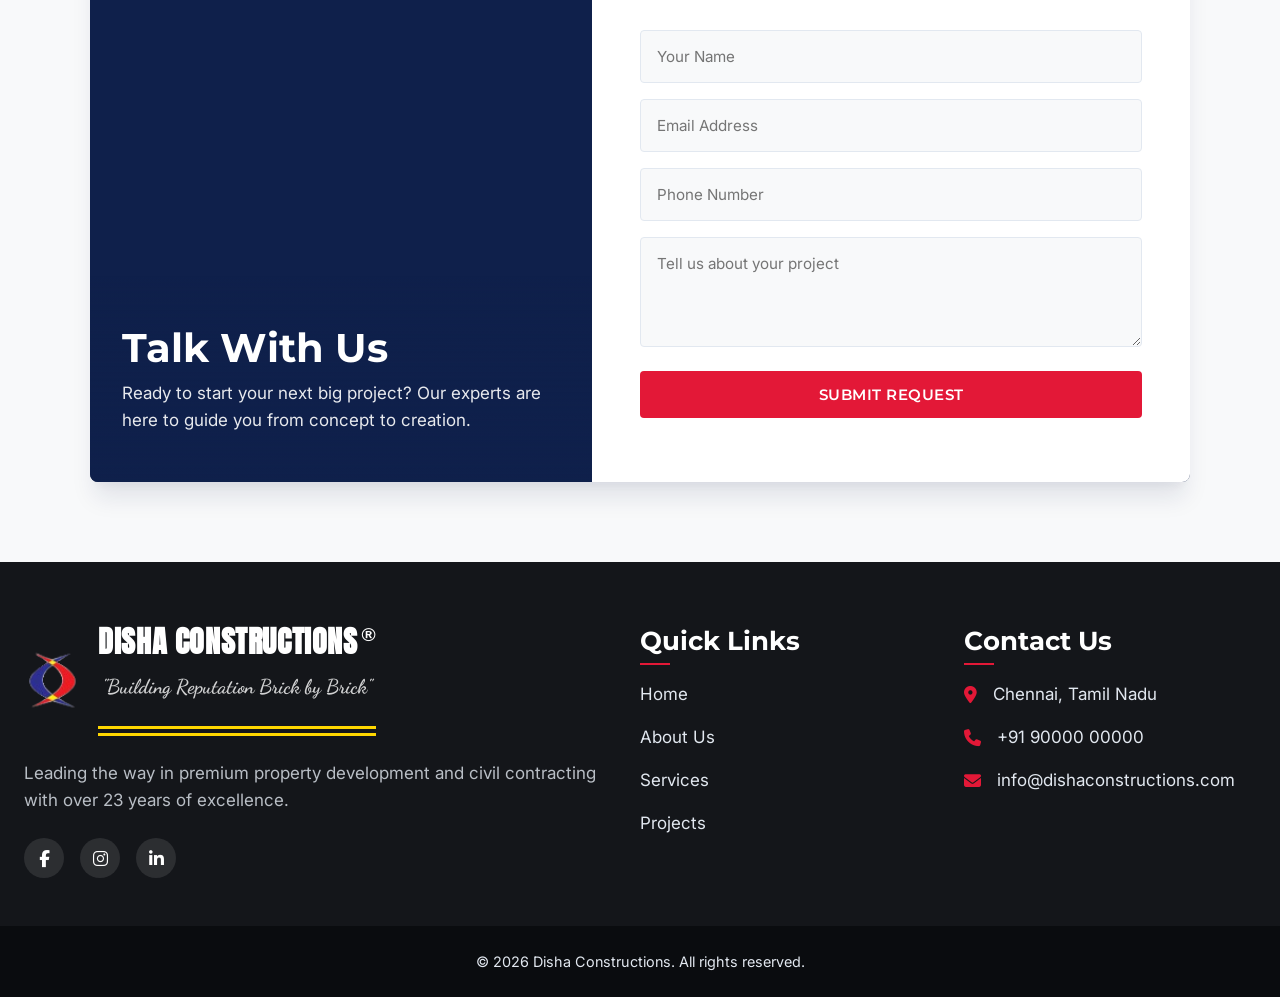
==== commit 6450fd81: "Deploy robust lead capture system with PHPMailer and AJAX forms" ====
--- a/index.html
+++ b/index.html
@@ -313,12 +313,13 @@
                 </div>
                 <div class="talk-form">
                     <h3>Request A Quote</h3>
-                    <form>
-                        <input type="text" placeholder="Your Name" inputmode="text" autocomplete="name" required>
-                        <input type="email" placeholder="Email Address" inputmode="email" autocomplete="email" required>
-                        <input type="tel" placeholder="Phone Number" inputmode="numeric" autocomplete="tel">
-                        <textarea placeholder="Tell us about your project" rows="4"></textarea>
-                        <button type="button" class="btn btn-primary" style="width: 100%;">Submit Request</button>
+                    <form id="quote-form">
+                        <input type="hidden" name="form_type" value="quote">
+                        <input type="text" name="name" placeholder="Your Name" inputmode="text" autocomplete="name" required>
+                        <input type="email" name="email" placeholder="Email Address" inputmode="email" autocomplete="email" required>
+                        <input type="tel" name="phone" placeholder="Phone Number" inputmode="numeric" autocomplete="tel">
+                        <textarea name="message" placeholder="Tell us about your project" rows="4" required></textarea>
+                        <button type="submit" class="btn btn-primary" style="width: 100%;">Submit Request</button>
                     </form>
                 </div>
             </div>
--- a/css/style.css
+++ b/css/style.css
@@ -389,9 +389,8 @@
 .tagline-wrapper {
     display: flex;
     flex-direction: column;
-    width: fit-content;
-    align-self: flex-start; /* Ensure proper left-alignment under the title */
-    margin-left: 2px; /* Slight optical adjustment for italics */
+    width: 100%; /* Stretch to perfectly match the title width */
+    margin-top: 2px;
 }
 
 .brand-tagline {
@@ -402,6 +401,8 @@
     margin: 0;
     line-height: 1;
     white-space: nowrap;
+    text-align: center; /* Centers the script within the full-width block */
+    width: 100%;
     transition: var(--transition);
 }
 
@@ -1497,16 +1498,56 @@
         max-width: 100vw;
     }
     .footer-logo-img { height: 60px; margin-top: 0; }
+    
+    .footer-logo-lockup .brand-text {
+        align-items: center; /* Centers the title and tagline wrapper */
+    }
+    
     .footer-logo-lockup .brand-title { 
         font-size: 1.5rem; 
         white-space: normal;
         text-align: center;
     }
-    .footer-logo-lockup .brand-tagline {
-        white-space: normal;
-        text-align: center;
-    }
-}
+    
+}
+
+/* Form Toast Notification */
+#toast-container {
+    position: fixed;
+    bottom: 30px;
+    right: 30px;
+    z-index: 9999;
+    display: flex;
+    flex-direction: column;
+    gap: 10px;
+}
+
+.toast {
+    background: var(--clr-white);
+    color: var(--clr-navy);
+    padding: 15px 25px;
+    border-radius: 8px;
+    box-shadow: 0 10px 30px rgba(0,0,0,0.15);
+    display: flex;
+    align-items: center;
+    gap: 12px;
+    font-weight: 600;
+    transform: translateY(100px);
+    opacity: 0;
+    transition: all 0.4s cubic-bezier(0.68, -0.55, 0.265, 1.55);
+    border-left: 4px solid var(--clr-red);
+}
+
+.toast.show {
+    transform: translateY(0);
+    opacity: 1;
+}
+
+.toast.success { border-left-color: #10B981; }
+.toast.success i { color: #10B981; }
+
+.toast.error { border-left-color: #EF4444; }
+.toast.error i { color: #EF4444; }
 
 @media (hover: none) and (pointer: coarse) {
     .cursor-dot { display: none !important; }
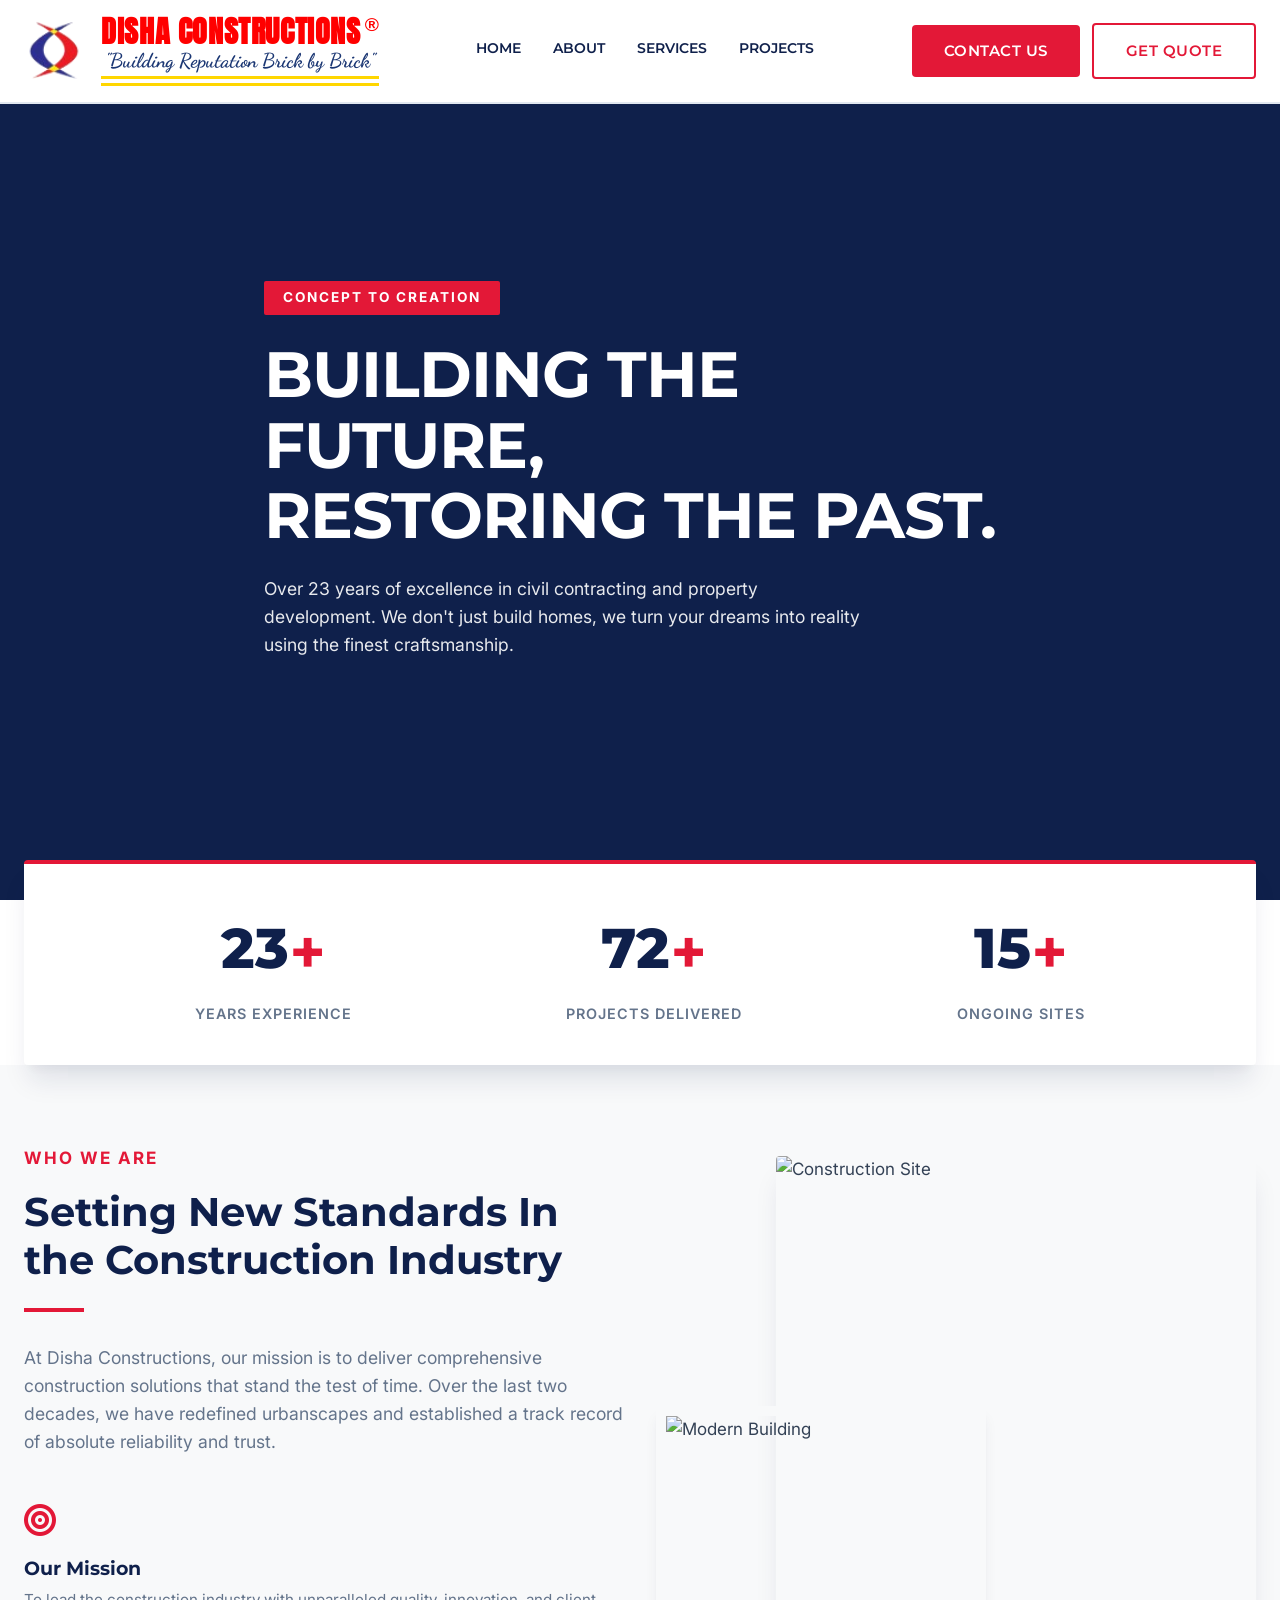
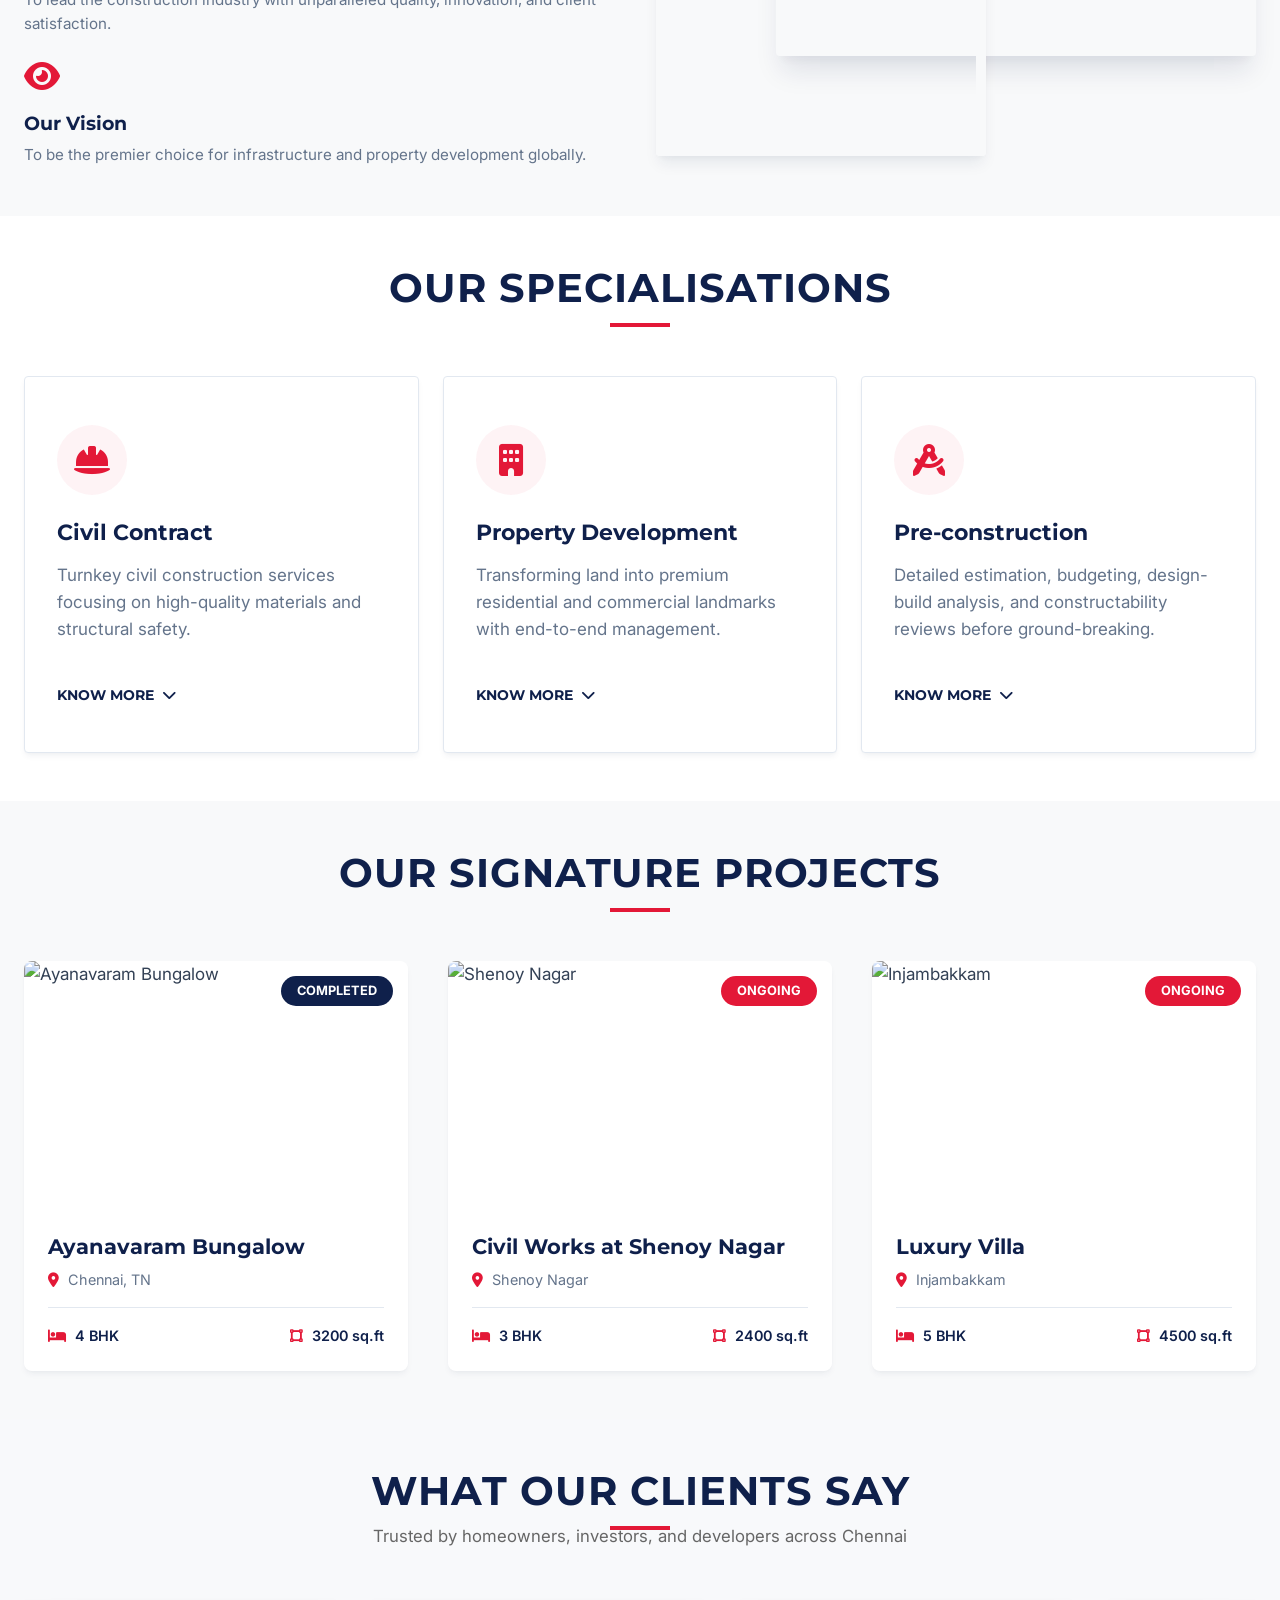
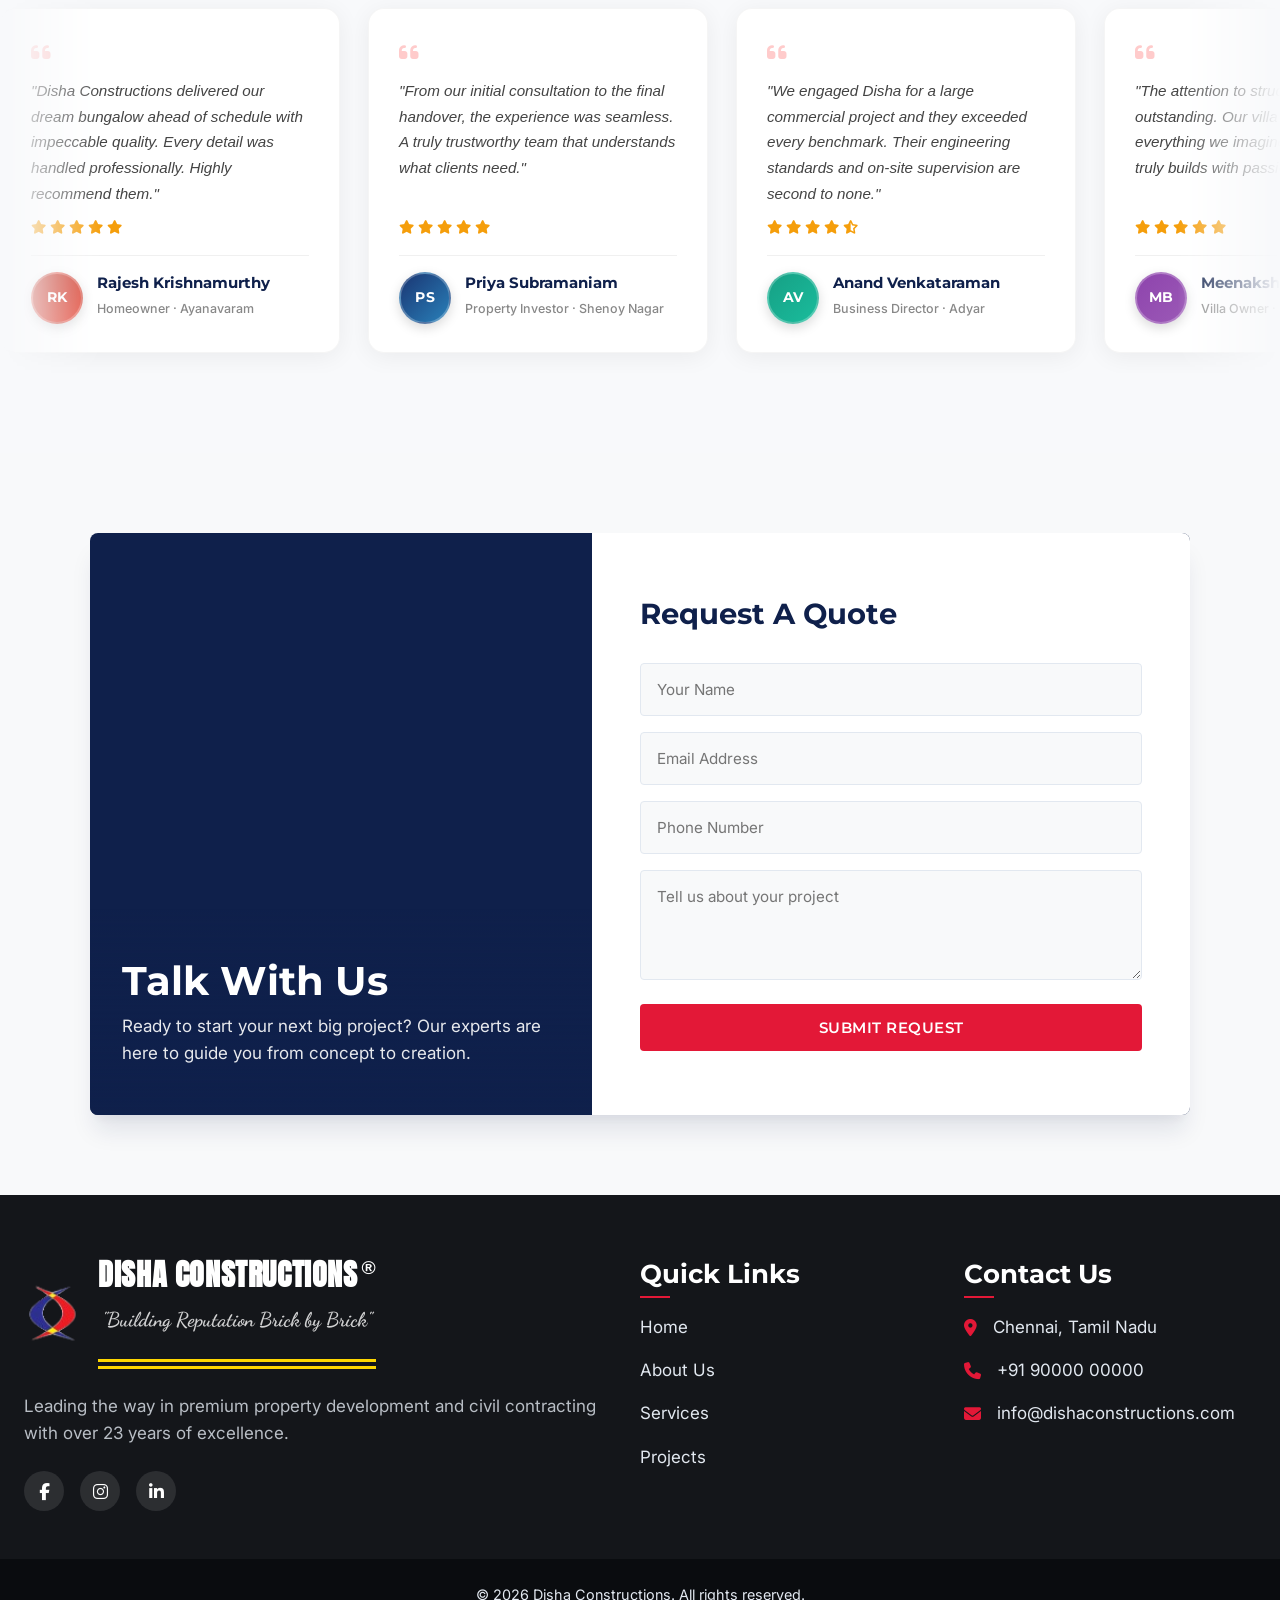
==== commit 81aa1ee8: "Add infinite auto-scroll testimonials section with initials avatars" ====
--- a/index.html
+++ b/index.html
@@ -299,6 +299,166 @@
         </section>
     </main>
 
+    <!-- Testimonials Section -->
+    <section class="testimonials-section section" id="testimonials">
+        <div class="container">
+            <div class="section-title" data-aos="fade-up">
+                <h2>What Our Clients Say</h2>
+                <p>Trusted by homeowners, investors, and developers across Chennai</p>
+            </div>
+        </div>
+        <div class="testimonials-marquee-wrapper" data-aos="fade-up" data-aos-delay="100">
+            <div class="testimonials-track">
+                <!-- Card 1 -->
+                <div class="testimonial-card">
+                    <div class="testimonial-quote-icon"><i class="fa-solid fa-quote-left"></i></div>
+                    <p class="testimonial-text">"Disha Constructions delivered our dream bungalow ahead of schedule with impeccable quality. Every detail was handled professionally. Highly recommend them."</p>
+                    <div class="testimonial-stars">
+                        <i class="fa-solid fa-star"></i><i class="fa-solid fa-star"></i><i class="fa-solid fa-star"></i><i class="fa-solid fa-star"></i><i class="fa-solid fa-star"></i>
+                    </div>
+                    <div class="testimonial-author">
+                        <div class="testimonial-avatar" style="background: linear-gradient(135deg, #c0392b, #e74c3c);">
+                            <span>RK</span>
+                        </div>
+                        <div class="testimonial-info">
+                            <h4>Rajesh Krishnamurthy</h4>
+                            <span>Homeowner · Ayanavaram</span>
+                        </div>
+                    </div>
+                </div>
+                <!-- Card 2 -->
+                <div class="testimonial-card">
+                    <div class="testimonial-quote-icon"><i class="fa-solid fa-quote-left"></i></div>
+                    <p class="testimonial-text">"From our initial consultation to the final handover, the experience was seamless. A truly trustworthy team that understands what clients need."</p>
+                    <div class="testimonial-stars">
+                        <i class="fa-solid fa-star"></i><i class="fa-solid fa-star"></i><i class="fa-solid fa-star"></i><i class="fa-solid fa-star"></i><i class="fa-solid fa-star"></i>
+                    </div>
+                    <div class="testimonial-author">
+                        <div class="testimonial-avatar" style="background: linear-gradient(135deg, #1A3673, #2980b9);">
+                            <span>PS</span>
+                        </div>
+                        <div class="testimonial-info">
+                            <h4>Priya Subramaniam</h4>
+                            <span>Property Investor · Shenoy Nagar</span>
+                        </div>
+                    </div>
+                </div>
+                <!-- Card 3 -->
+                <div class="testimonial-card">
+                    <div class="testimonial-quote-icon"><i class="fa-solid fa-quote-left"></i></div>
+                    <p class="testimonial-text">"We engaged Disha for a large commercial project and they exceeded every benchmark. Their engineering standards and on-site supervision are second to none."</p>
+                    <div class="testimonial-stars">
+                        <i class="fa-solid fa-star"></i><i class="fa-solid fa-star"></i><i class="fa-solid fa-star"></i><i class="fa-solid fa-star"></i><i class="fa-solid fa-star-half-stroke"></i>
+                    </div>
+                    <div class="testimonial-author">
+                        <div class="testimonial-avatar" style="background: linear-gradient(135deg, #16a085, #1abc9c);">
+                            <span>AV</span>
+                        </div>
+                        <div class="testimonial-info">
+                            <h4>Anand Venkataraman</h4>
+                            <span>Business Director · Adyar</span>
+                        </div>
+                    </div>
+                </div>
+                <!-- Card 4 -->
+                <div class="testimonial-card">
+                    <div class="testimonial-quote-icon"><i class="fa-solid fa-quote-left"></i></div>
+                    <p class="testimonial-text">"The attention to structural detail is outstanding. Our villa at Injambakkam is everything we imagined and more. Disha truly builds with passion."</p>
+                    <div class="testimonial-stars">
+                        <i class="fa-solid fa-star"></i><i class="fa-solid fa-star"></i><i class="fa-solid fa-star"></i><i class="fa-solid fa-star"></i><i class="fa-solid fa-star"></i>
+                    </div>
+                    <div class="testimonial-author">
+                        <div class="testimonial-avatar" style="background: linear-gradient(135deg, #8e44ad, #9b59b6);">
+                            <span>MB</span>
+                        </div>
+                        <div class="testimonial-info">
+                            <h4>Meenakshi Balaji</h4>
+                            <span>Villa Owner · Injambakkam</span>
+                        </div>
+                    </div>
+                </div>
+                <!-- Card 5 -->
+                <div class="testimonial-card">
+                    <div class="testimonial-quote-icon"><i class="fa-solid fa-quote-left"></i></div>
+                    <p class="testimonial-text">"23 years of expertise showed in every aspect of the project. I felt confident at every stage. My family's home stands as a testament to their excellence."</p>
+                    <div class="testimonial-stars">
+                        <i class="fa-solid fa-star"></i><i class="fa-solid fa-star"></i><i class="fa-solid fa-star"></i><i class="fa-solid fa-star"></i><i class="fa-solid fa-star"></i>
+                    </div>
+                    <div class="testimonial-author">
+                        <div class="testimonial-avatar" style="background: linear-gradient(135deg, #d35400, #e67e22);">
+                            <span>SI</span>
+                        </div>
+                        <div class="testimonial-info">
+                            <h4>Suresh Iyer</h4>
+                            <span>Homeowner · Anna Nagar</span>
+                        </div>
+                    </div>
+                </div>
+                <!-- Duplicate set for seamless infinite loop -->
+                <!-- Card 1 copy -->
+                <div class="testimonial-card">
+                    <div class="testimonial-quote-icon"><i class="fa-solid fa-quote-left"></i></div>
+                    <p class="testimonial-text">"Disha Constructions delivered our dream bungalow ahead of schedule with impeccable quality. Every detail was handled professionally. Highly recommend them."</p>
+                    <div class="testimonial-stars">
+                        <i class="fa-solid fa-star"></i><i class="fa-solid fa-star"></i><i class="fa-solid fa-star"></i><i class="fa-solid fa-star"></i><i class="fa-solid fa-star"></i>
+                    </div>
+                    <div class="testimonial-author">
+                        <div class="testimonial-avatar" style="background: linear-gradient(135deg, #c0392b, #e74c3c);"><span>RK</span></div>
+                        <div class="testimonial-info"><h4>Rajesh Krishnamurthy</h4><span>Homeowner · Ayanavaram</span></div>
+                    </div>
+                </div>
+                <!-- Card 2 copy -->
+                <div class="testimonial-card">
+                    <div class="testimonial-quote-icon"><i class="fa-solid fa-quote-left"></i></div>
+                    <p class="testimonial-text">"From our initial consultation to the final handover, the experience was seamless. A truly trustworthy team that understands what clients need."</p>
+                    <div class="testimonial-stars">
+                        <i class="fa-solid fa-star"></i><i class="fa-solid fa-star"></i><i class="fa-solid fa-star"></i><i class="fa-solid fa-star"></i><i class="fa-solid fa-star"></i>
+                    </div>
+                    <div class="testimonial-author">
+                        <div class="testimonial-avatar" style="background: linear-gradient(135deg, #1A3673, #2980b9);"><span>PS</span></div>
+                        <div class="testimonial-info"><h4>Priya Subramaniam</h4><span>Property Investor · Shenoy Nagar</span></div>
+                    </div>
+                </div>
+                <!-- Card 3 copy -->
+                <div class="testimonial-card">
+                    <div class="testimonial-quote-icon"><i class="fa-solid fa-quote-left"></i></div>
+                    <p class="testimonial-text">"We engaged Disha for a large commercial project and they exceeded every benchmark. Their engineering standards and on-site supervision are second to none."</p>
+                    <div class="testimonial-stars">
+                        <i class="fa-solid fa-star"></i><i class="fa-solid fa-star"></i><i class="fa-solid fa-star"></i><i class="fa-solid fa-star"></i><i class="fa-solid fa-star-half-stroke"></i>
+                    </div>
+                    <div class="testimonial-author">
+                        <div class="testimonial-avatar" style="background: linear-gradient(135deg, #16a085, #1abc9c);"><span>AV</span></div>
+                        <div class="testimonial-info"><h4>Anand Venkataraman</h4><span>Business Director · Adyar</span></div>
+                    </div>
+                </div>
+                <!-- Card 4 copy -->
+                <div class="testimonial-card">
+                    <div class="testimonial-quote-icon"><i class="fa-solid fa-quote-left"></i></div>
+                    <p class="testimonial-text">"The attention to structural detail is outstanding. Our villa at Injambakkam is everything we imagined and more. Disha truly builds with passion."</p>
+                    <div class="testimonial-stars">
+                        <i class="fa-solid fa-star"></i><i class="fa-solid fa-star"></i><i class="fa-solid fa-star"></i><i class="fa-solid fa-star"></i><i class="fa-solid fa-star"></i>
+                    </div>
+                    <div class="testimonial-author">
+                        <div class="testimonial-avatar" style="background: linear-gradient(135deg, #8e44ad, #9b59b6);"><span>MB</span></div>
+                        <div class="testimonial-info"><h4>Meenakshi Balaji</h4><span>Villa Owner · Injambakkam</span></div>
+                    </div>
+                </div>
+                <!-- Card 5 copy -->
+                <div class="testimonial-card">
+                    <div class="testimonial-quote-icon"><i class="fa-solid fa-quote-left"></i></div>
+                    <p class="testimonial-text">"23 years of expertise showed in every aspect of the project. I felt confident at every stage. My family's home stands as a testament to their excellence."</p>
+                    <div class="testimonial-stars">
+                        <i class="fa-solid fa-star"></i><i class="fa-solid fa-star"></i><i class="fa-solid fa-star"></i><i class="fa-solid fa-star"></i><i class="fa-solid fa-star"></i>
+                    </div>
+                    <div class="testimonial-author">
+                        <div class="testimonial-avatar" style="background: linear-gradient(135deg, #d35400, #e67e22);"><span>SI</span></div>
+                        <div class="testimonial-info"><h4>Suresh Iyer</h4><span>Homeowner · Anna Nagar</span></div>
+                    </div>
+                </div>
+            </div>
+        </div>
+    </section>
+
     <!-- Talk With Us Section -->
     <section class="talk-section section-light" id="get-quote">
         <div class="container">
--- a/css/style.css
+++ b/css/style.css
@@ -1511,7 +1511,156 @@
     
 }
 
-/* Form Toast Notification */
+/* =========================================
+   TESTIMONIALS: Infinite Auto-Scroll Marquee
+   ========================================= */
+
+.testimonials-section {
+    background: #f8f9fb;
+    padding-bottom: 5rem;
+    overflow: hidden;
+}
+
+.testimonials-section .section-title {
+    margin-bottom: 3rem;
+}
+
+.testimonials-section .section-title p {
+    color: #666;
+    font-size: 1.05rem;
+    margin-top: 0.5rem;
+}
+
+/* The outer wrapper clips the overflow so cards glide off the edge */
+.testimonials-marquee-wrapper {
+    overflow: hidden;
+    position: relative;
+    width: 100%;
+    /* Soft fade-out edges left & right for a modern feel */
+    -webkit-mask-image: linear-gradient(to right, transparent 0%, black 8%, black 92%, transparent 100%);
+    mask-image: linear-gradient(to right, transparent 0%, black 8%, black 92%, transparent 100%);
+}
+
+/* The scrolling track — pauses on hover */
+.testimonials-track {
+    display: flex;
+    gap: 28px;
+    width: max-content;
+    animation: marquee-scroll 38s linear infinite;
+    padding: 10px 0 20px;
+}
+
+.testimonials-track:hover {
+    animation-play-state: paused;
+}
+
+/* Keyframe: scroll the full width of the first set (50% = one copy) */
+@keyframes marquee-scroll {
+    0%   { transform: translateX(0); }
+    100% { transform: translateX(-50%); }
+}
+
+/* Individual testimonial card */
+.testimonial-card {
+    background: #ffffff;
+    border-radius: 16px;
+    padding: 32px 30px 28px;
+    width: 340px;
+    flex-shrink: 0;
+    box-shadow: 0 4px 24px rgba(0, 0, 0, 0.06);
+    border: 1px solid rgba(0, 0, 0, 0.04);
+    transition: transform 0.3s ease, box-shadow 0.3s ease;
+    position: relative;
+    display: flex;
+    flex-direction: column;
+    gap: 14px;
+}
+
+.testimonial-card:hover {
+    transform: translateY(-6px);
+    box-shadow: 0 12px 40px rgba(0, 0, 0, 0.1);
+}
+
+/* Decorative quote icon */
+.testimonial-quote-icon {
+    color: #FF0000;
+    font-size: 1.4rem;
+    opacity: 0.2;
+    line-height: 1;
+}
+
+/* Client quote text */
+.testimonial-text {
+    font-size: 0.95rem;
+    color: #444;
+    line-height: 1.7;
+    font-style: italic;
+    flex-grow: 1;
+}
+
+/* Star rating row */
+.testimonial-stars {
+    display: flex;
+    gap: 4px;
+    color: #F59E0B;
+    font-size: 0.85rem;
+}
+
+/* Author section at the bottom */
+.testimonial-author {
+    display: flex;
+    align-items: center;
+    gap: 14px;
+    margin-top: 6px;
+    border-top: 1px solid #f0f0f0;
+    padding-top: 16px;
+}
+
+/* Avatar initials circle */
+.testimonial-avatar {
+    width: 52px;
+    height: 52px;
+    border-radius: 50%;
+    background: linear-gradient(135deg, #1A3673 0%, #2a4d9d 100%);
+    display: flex;
+    align-items: center;
+    justify-content: center;
+    flex-shrink: 0;
+    border: 2px solid rgba(255, 255, 255, 0.25);
+    box-shadow: 0 4px 12px rgba(0,0,0,0.15);
+}
+
+.testimonial-avatar span {
+    color: #ffffff;
+    font-family: var(--font-heading);
+    font-size: 0.85rem;
+    font-weight: 700;
+    letter-spacing: 0.5px;
+    line-height: 1;
+}
+
+/* Author name and role */
+.testimonial-info h4 {
+    font-family: var(--font-heading);
+    font-size: 0.95rem;
+    font-weight: 700;
+    color: var(--clr-navy);
+    margin: 0 0 2px;
+}
+
+.testimonial-info span {
+    font-size: 0.78rem;
+    color: #888;
+    font-weight: 500;
+}
+
+/* Mobile: slow animation a touch to prevent visual blur */
+@media (max-width: 768px) {
+    .testimonial-card { width: 280px; padding: 24px 22px; }
+    .testimonials-track { animation-duration: 30s; gap: 18px; }
+}
+
+
 #toast-container {
     position: fixed;
     bottom: 30px;
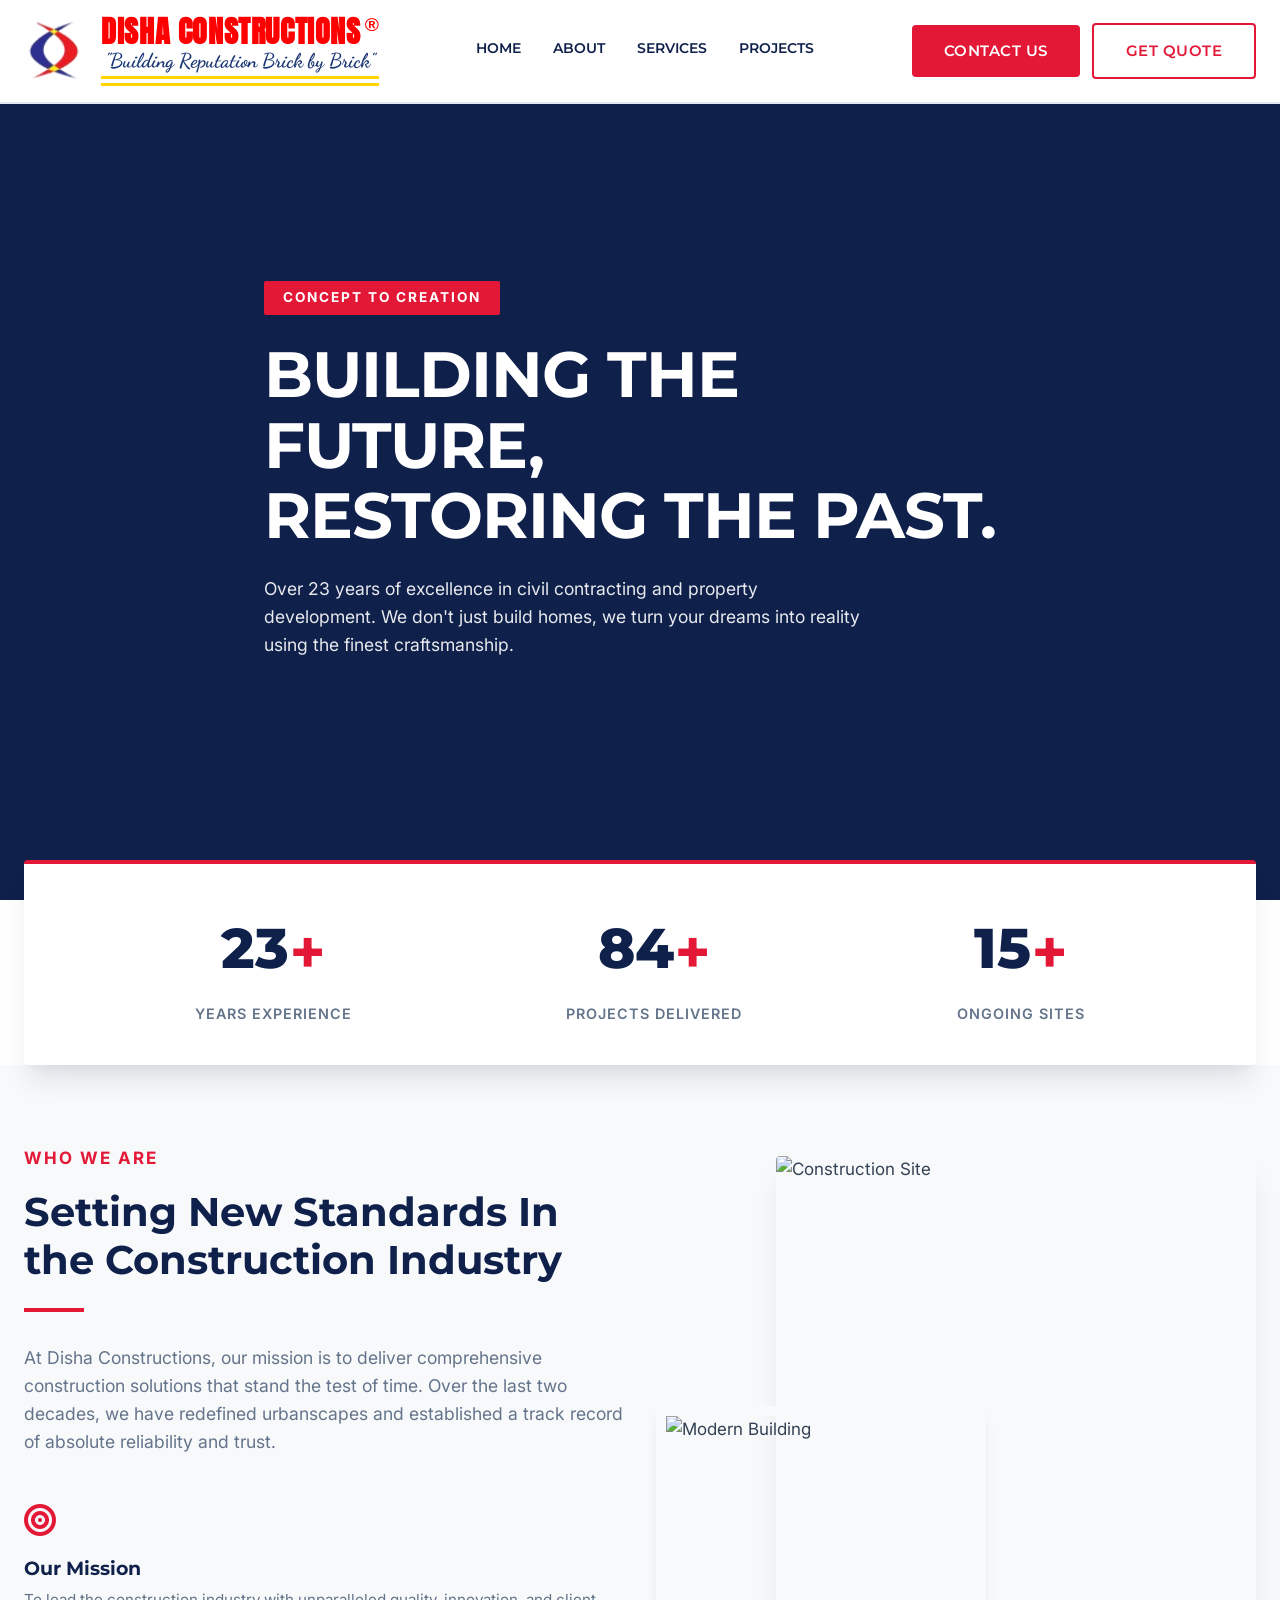
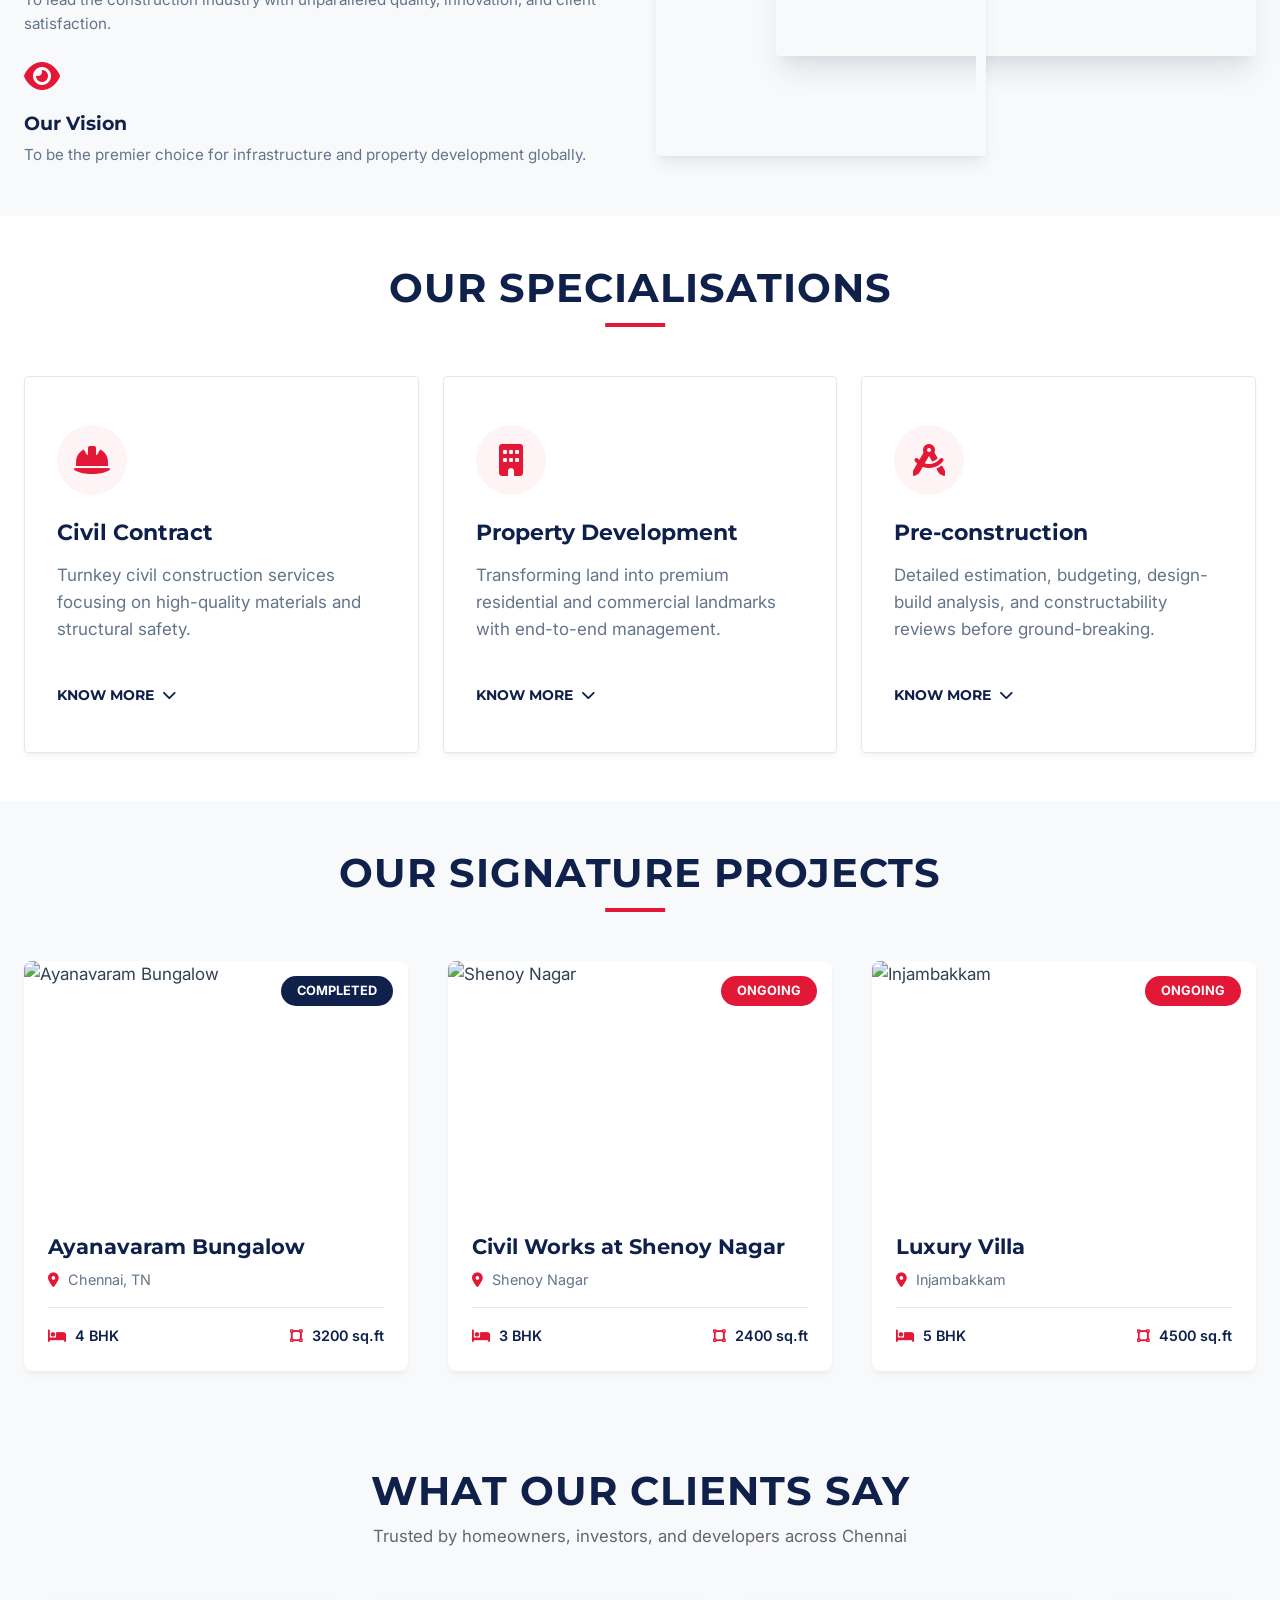
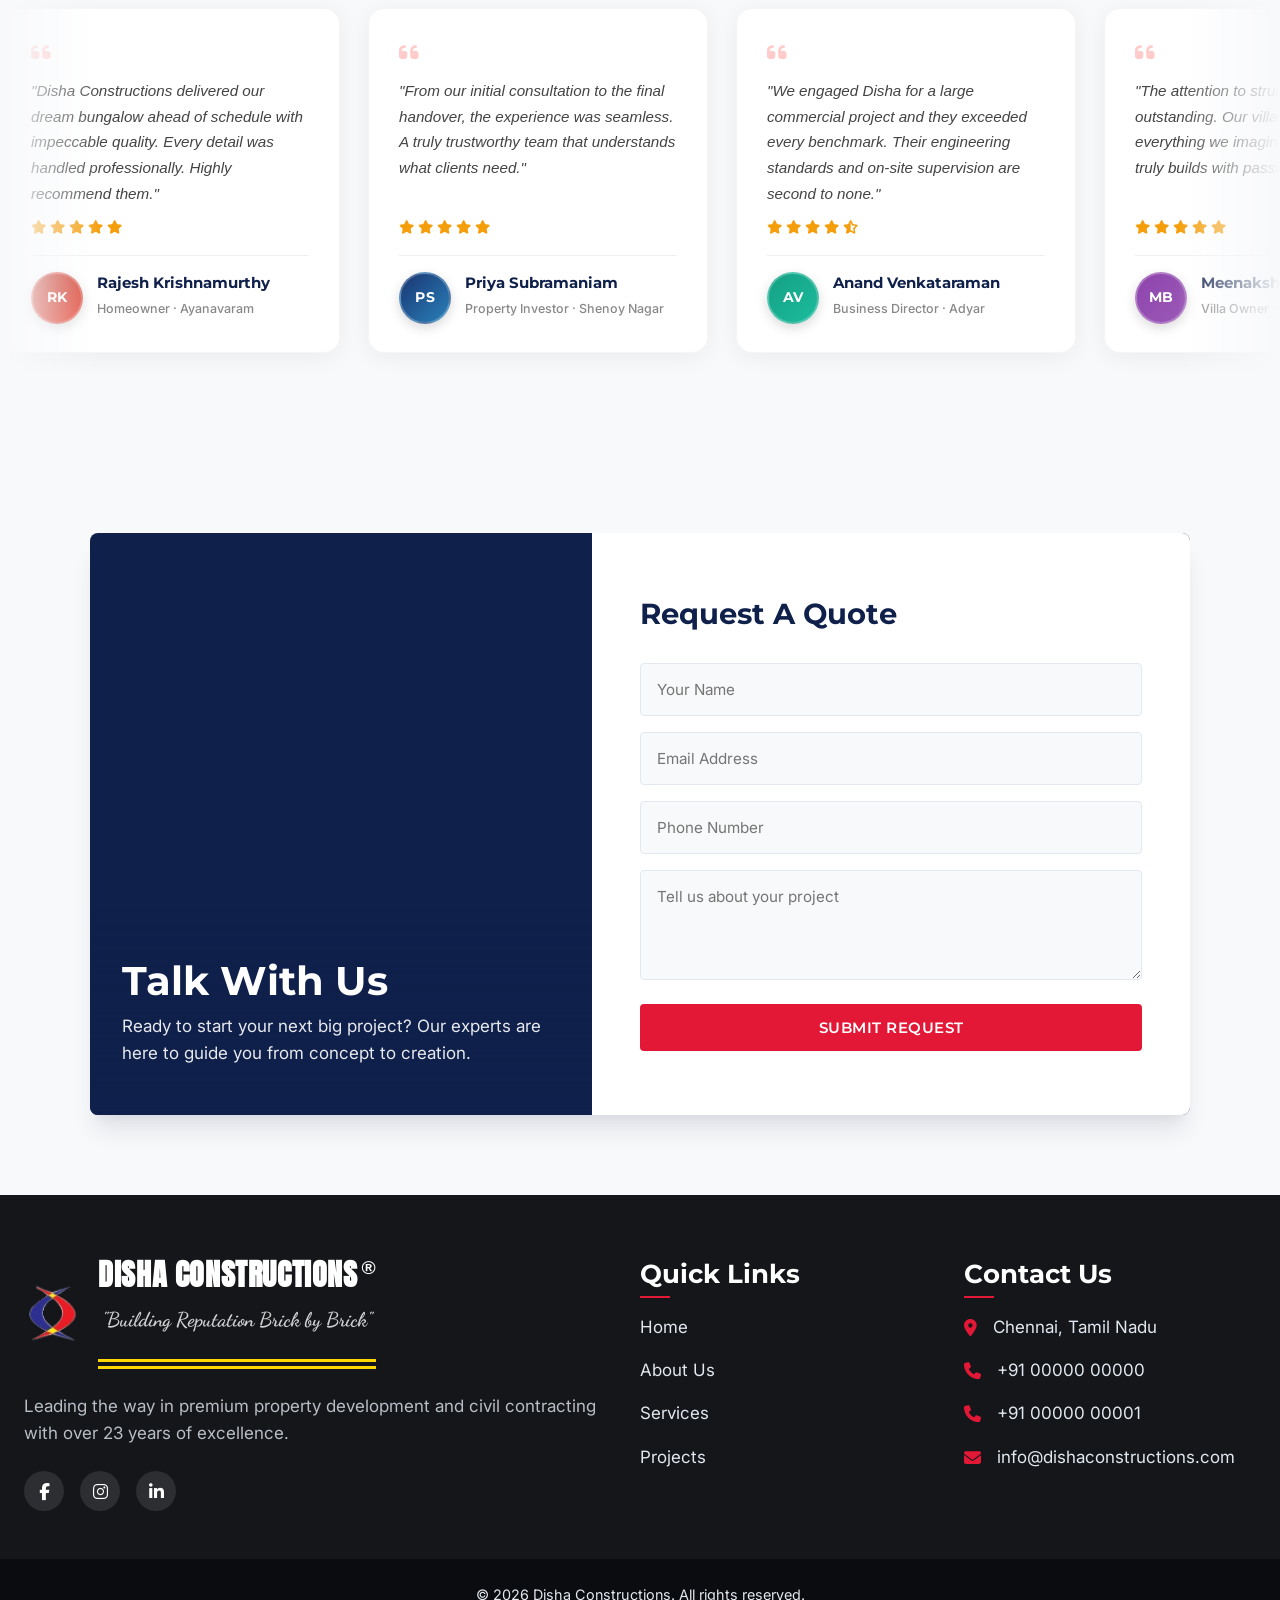
==== commit 9ab3268f: "Fix red line offset, remove testimonials heading line, add second phone numbers across all pages" ====
--- a/index.html
+++ b/index.html
@@ -521,7 +521,8 @@
                 <h3>Contact Us</h3>
                 <ul class="contact-info">
                     <li><i class="fa-solid fa-location-dot"></i> Chennai, Tamil Nadu</li>
-                    <li><i class="fa-solid fa-phone"></i> +91 90000 00000</li>
+                    <li><i class="fa-solid fa-phone"></i> +91 00000 00000</li>
+                    <li><i class="fa-solid fa-phone"></i> +91 00000 00001</li>
                     <li><i class="fa-solid fa-envelope"></i> info@dishaconstructions.com</li>
                 </ul>
             </div>
--- a/css/style.css
+++ b/css/style.css
@@ -180,7 +180,7 @@
     position: absolute;
     bottom: -15px;
     left: 50%;
-    transform: translateX(-50%);
+    transform: translateX(-58%);
     width: 60px;
     height: 4px;
     background-color: var(--clr-red);
@@ -1525,6 +1525,12 @@
     margin-bottom: 3rem;
 }
 
+/* Remove the red underline from the testimonials heading */
+.testimonials-section .section-title h2::after {
+    display: none;
+}
+
+
 .testimonials-section .section-title p {
     color: #666;
     font-size: 1.05rem;
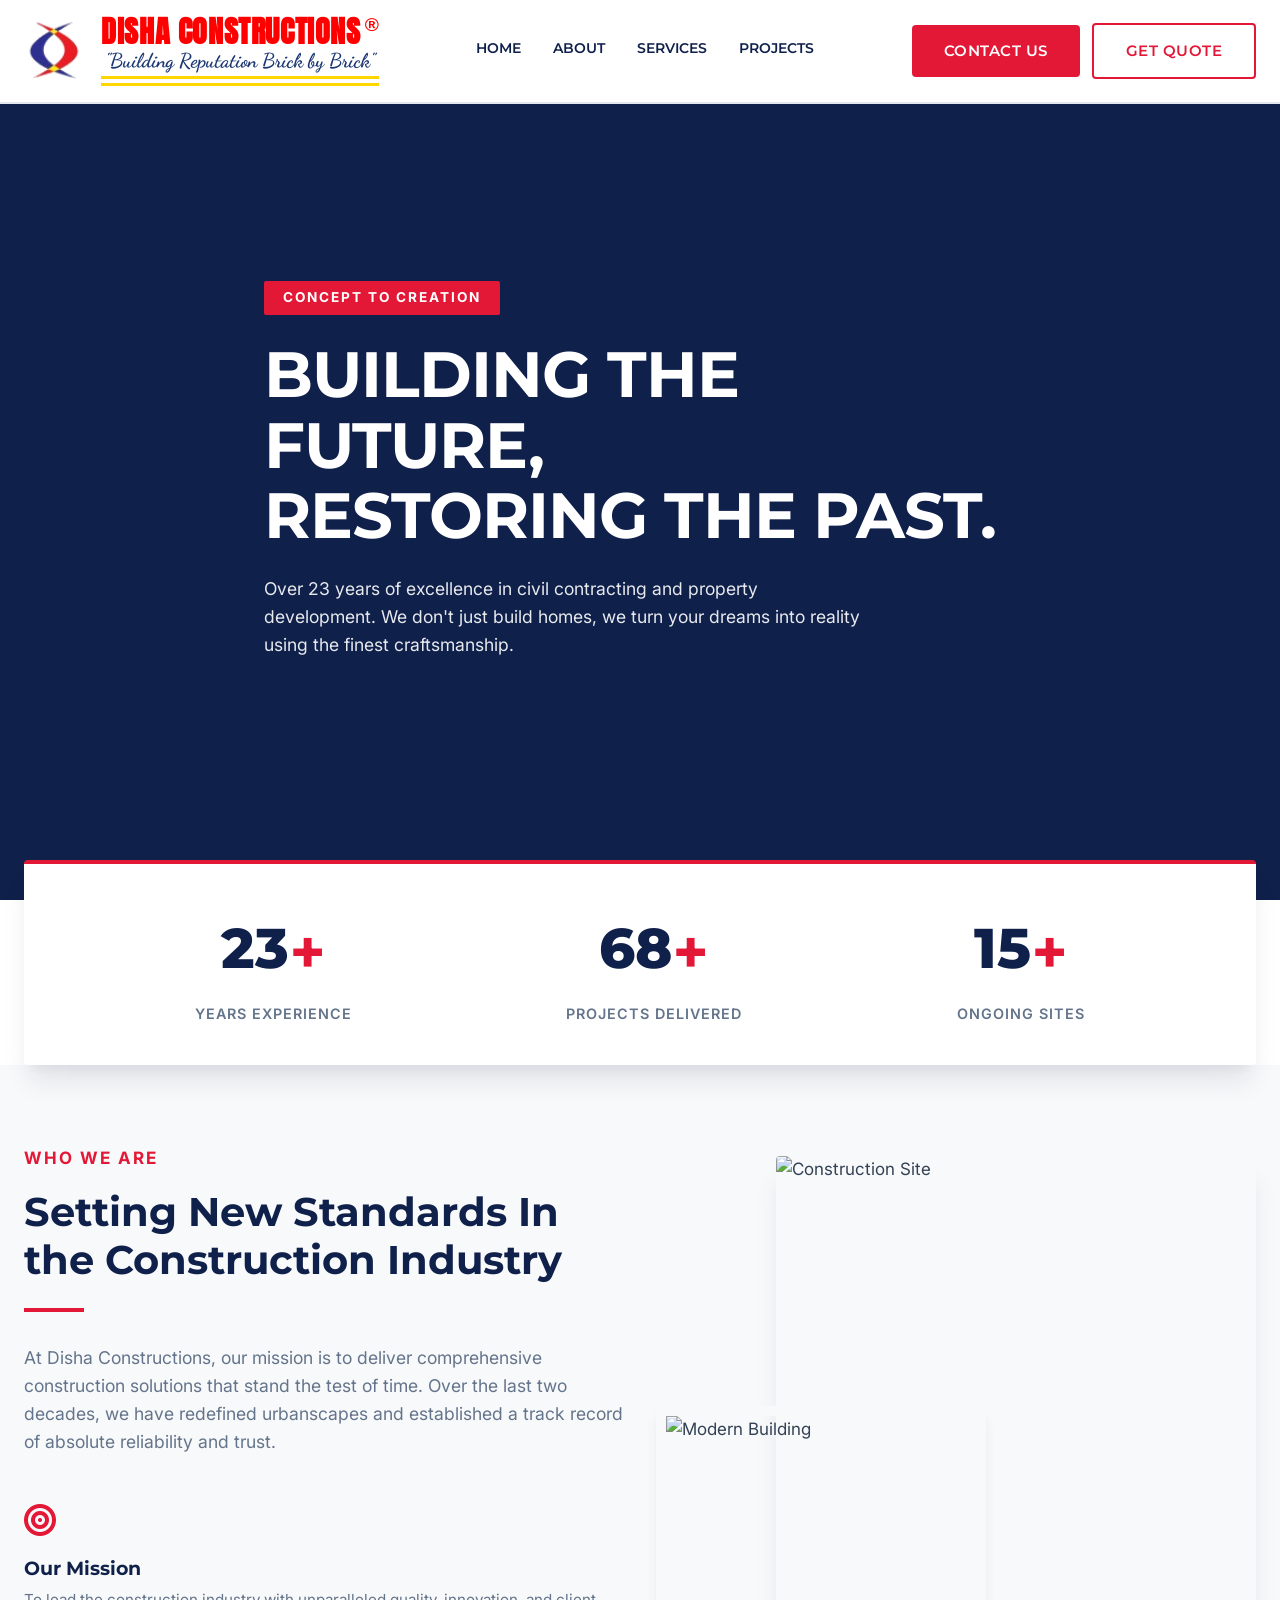
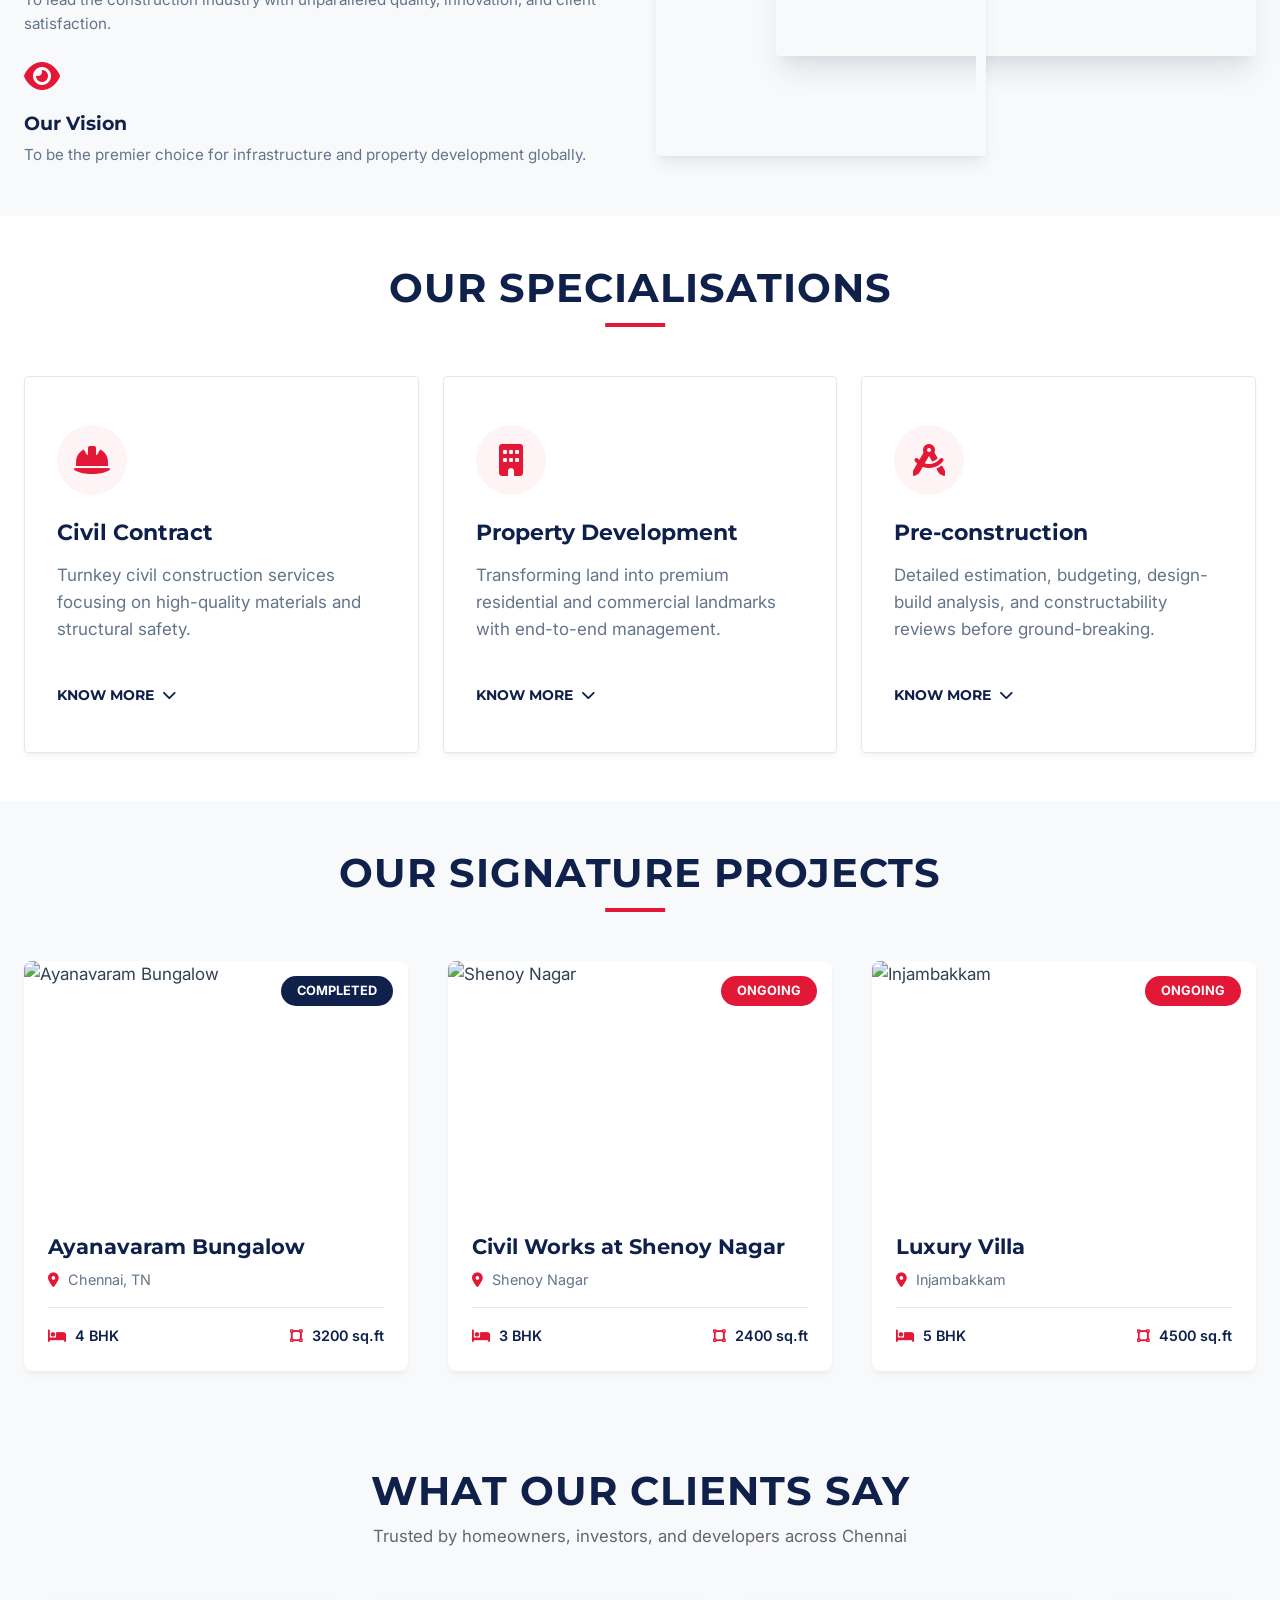
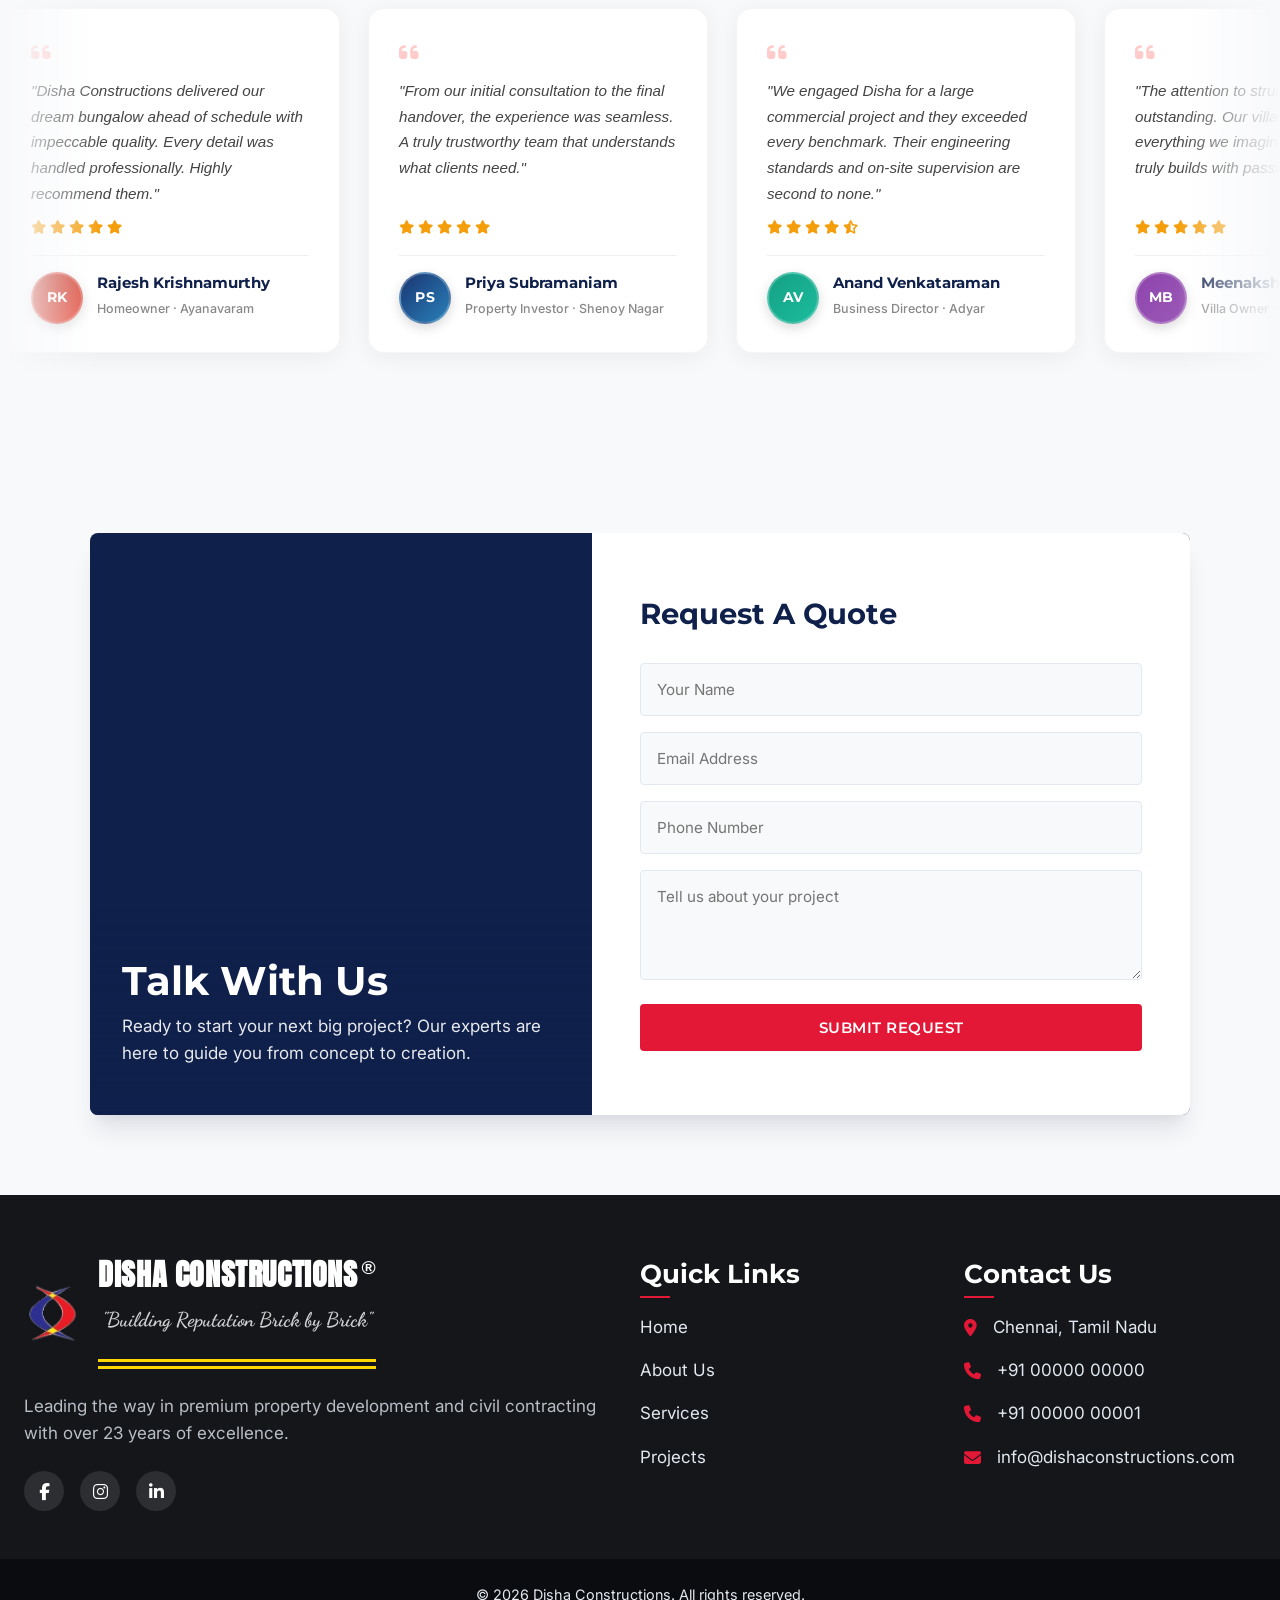
==== commit 9fde6a24: "Final responsive fixes and form updates" ====
--- a/index.html
+++ b/index.html
@@ -473,7 +473,7 @@
                 </div>
                 <div class="talk-form">
                     <h3>Request A Quote</h3>
-                    <form id="quote-form">
+                    <form id="quote-form" method="POST" action="process_form.php">
                         <input type="hidden" name="form_type" value="quote">
                         <input type="text" name="name" placeholder="Your Name" inputmode="text" autocomplete="name" required>
                         <input type="email" name="email" placeholder="Email Address" inputmode="email" autocomplete="email" required>
